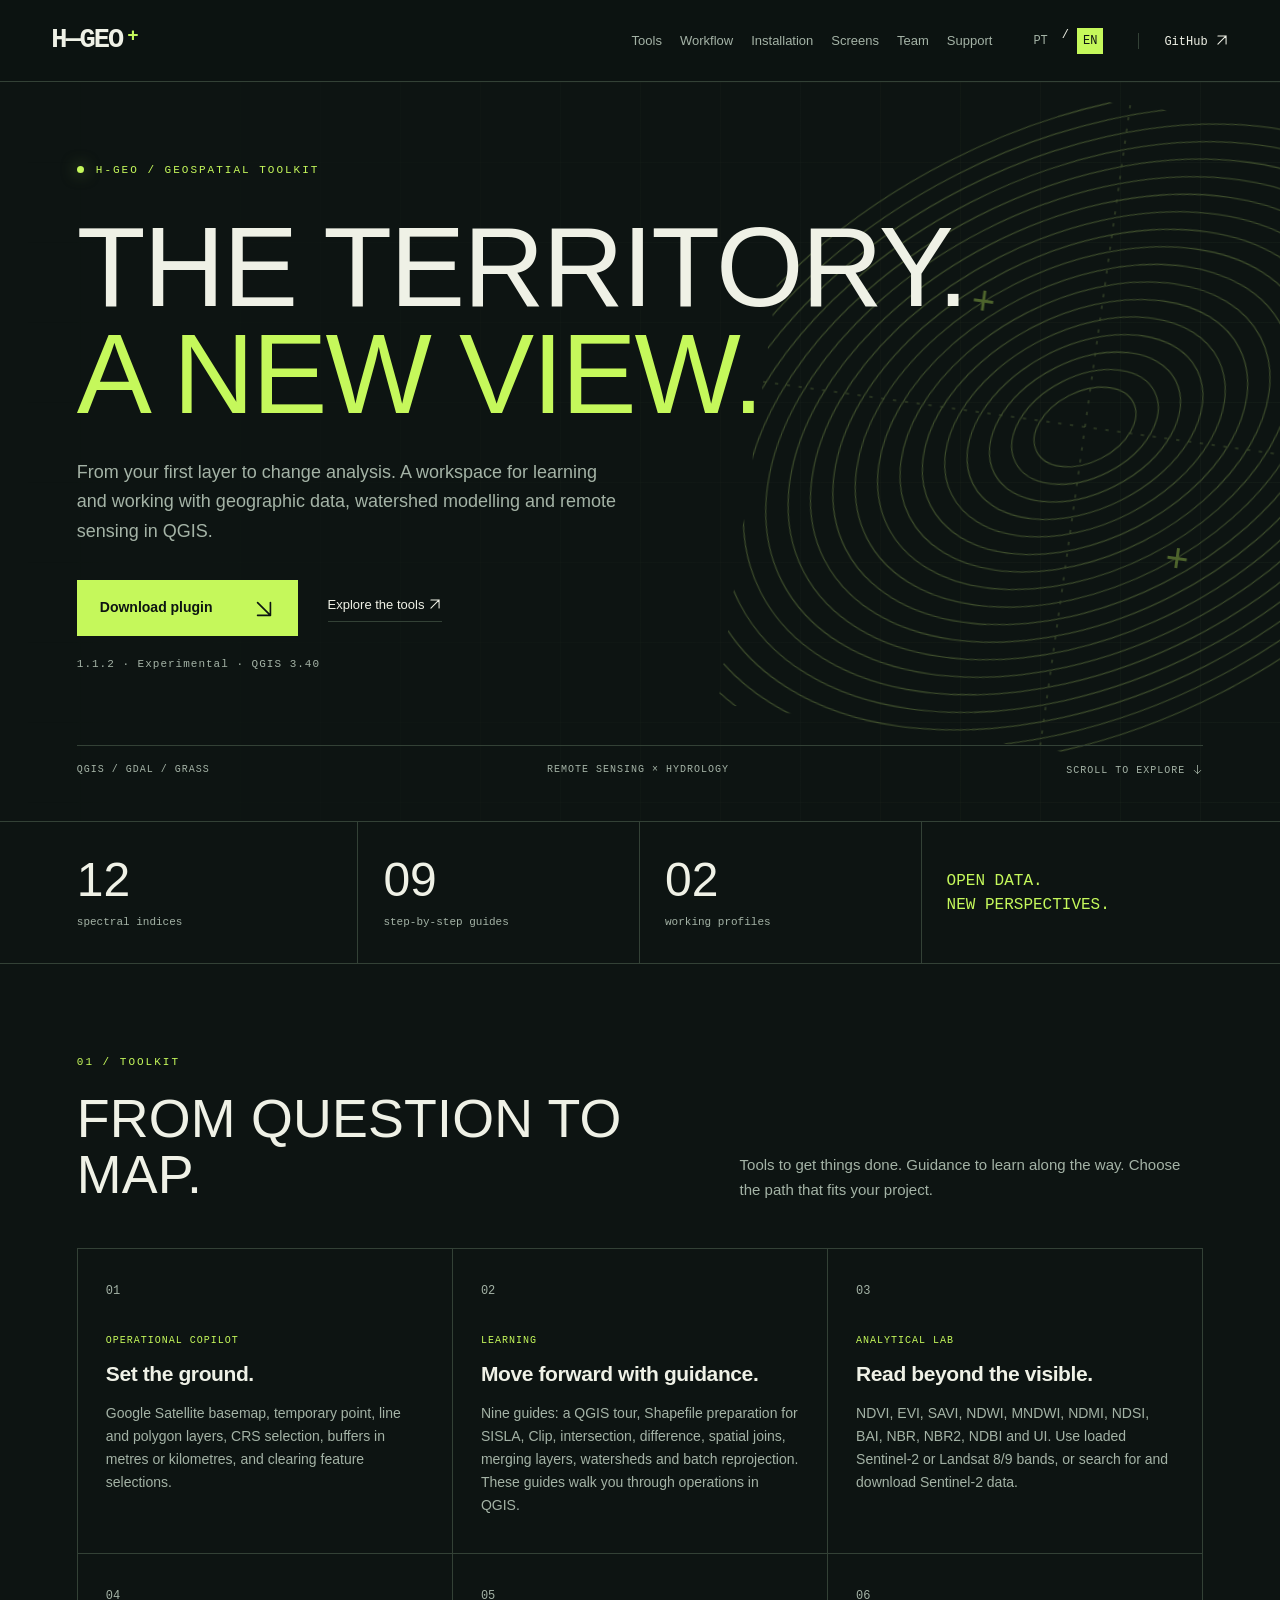
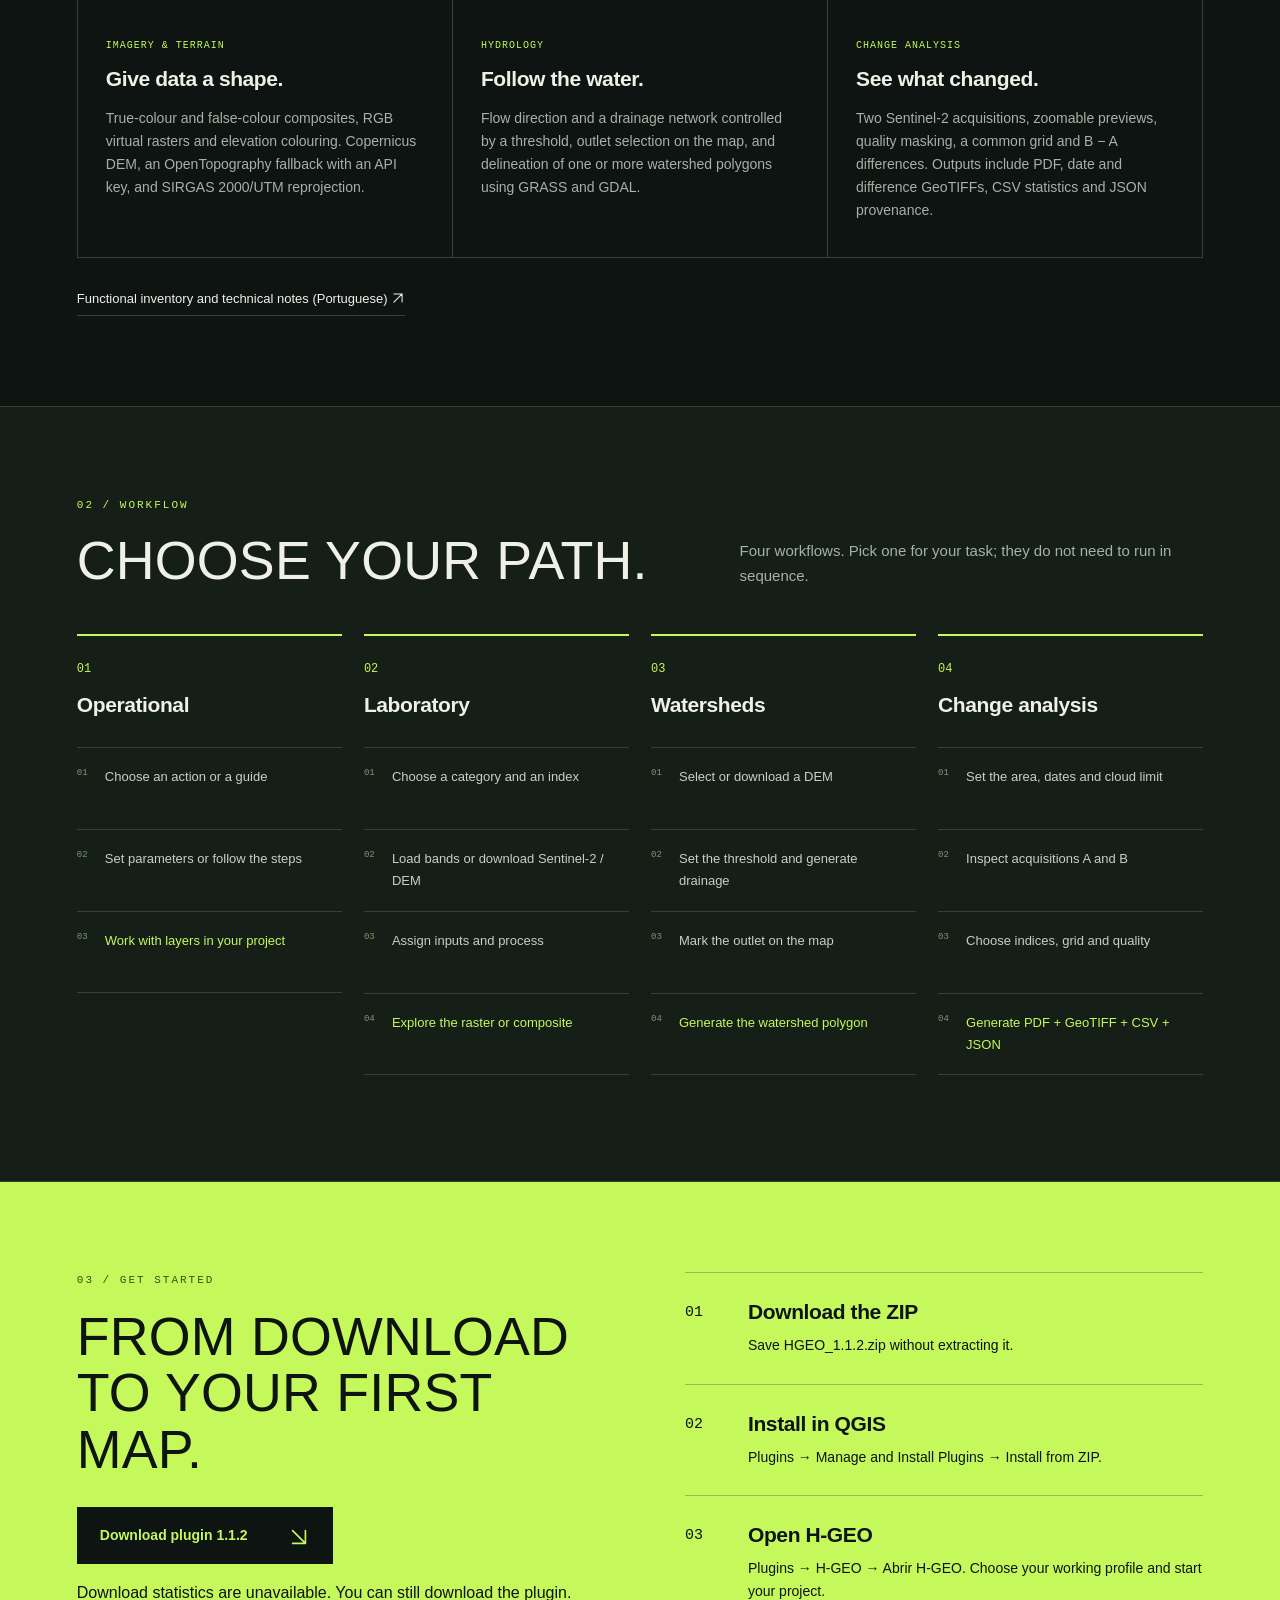
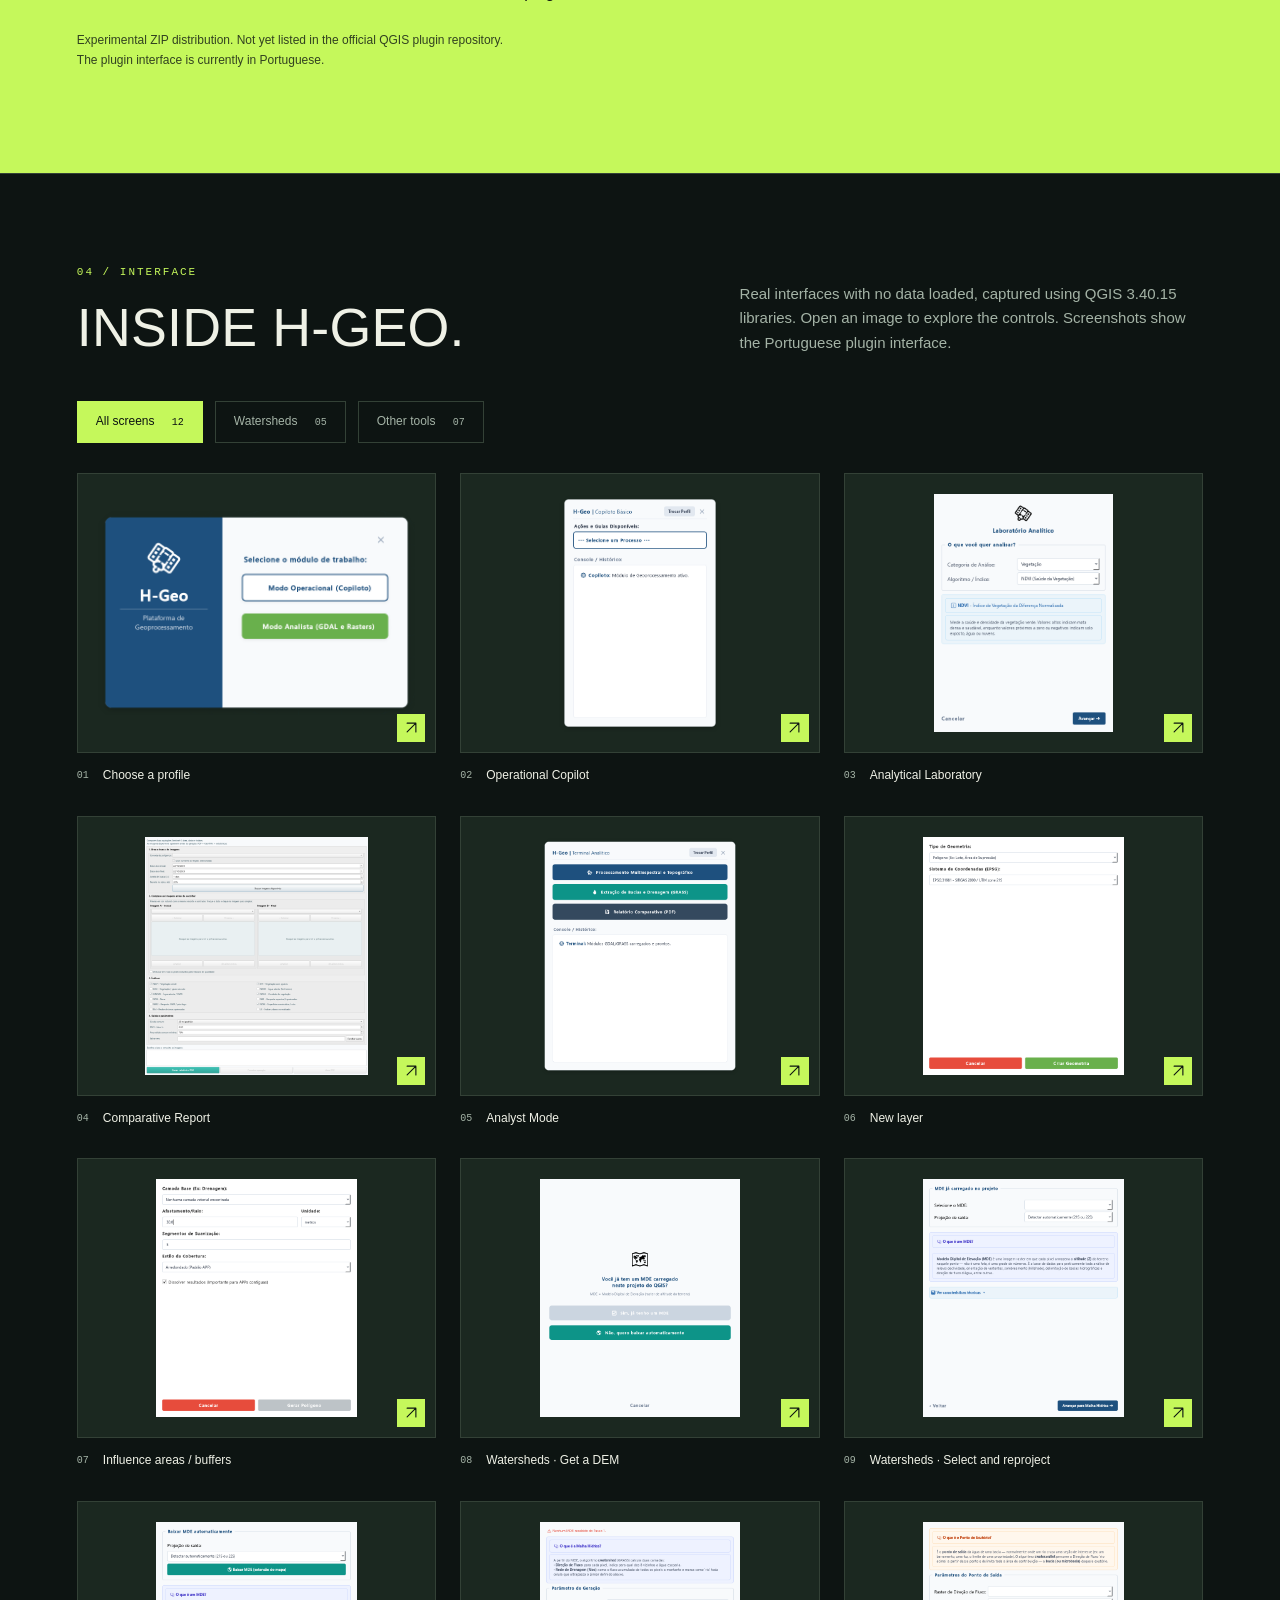
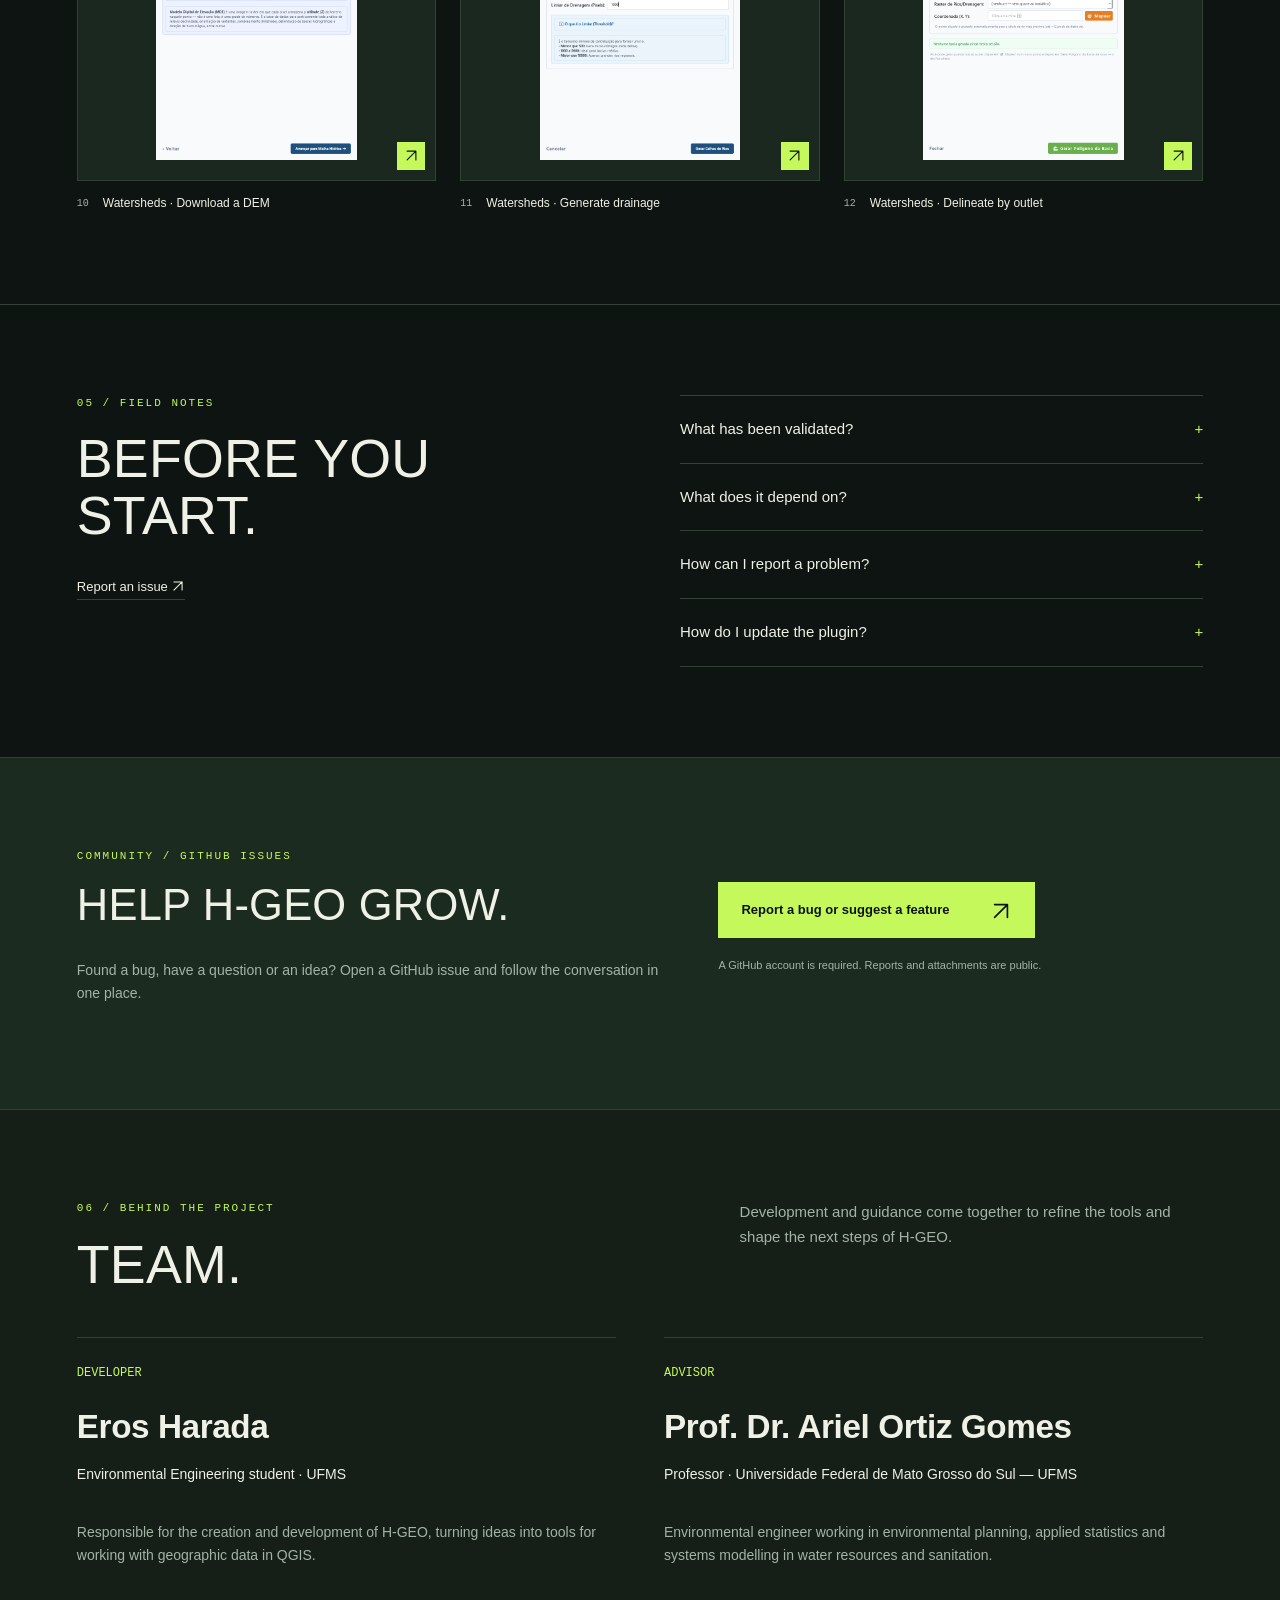
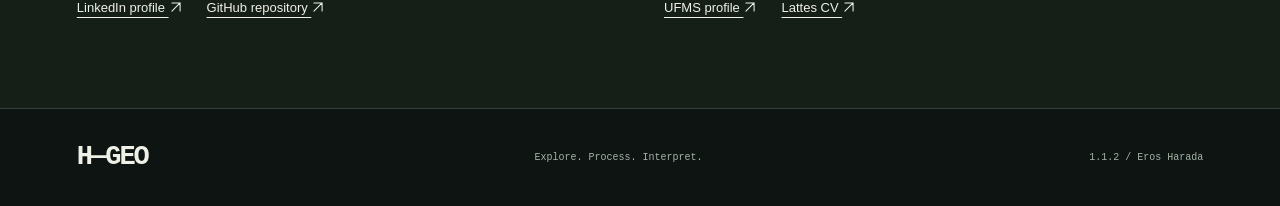
==== en.html @ 8dd09509 "Simplifica apresentação da equipe" ====
<!doctype html><html lang="en"><head><meta charset="utf-8"><meta name="viewport" content="width=device-width,initial-scale=1"><meta name="description" content="From your first layer to change analysis. A workspace for learning and working with geographic data, watershed modelling and remote sensing in QGIS."><meta name="theme-color" content="#0d1412"><title>H-GEO — Geospatial work, beyond boundaries.</title><link rel="alternate" hreflang="pt-BR" href="https://hgeo-qgis.github.io/"><link rel="alternate" hreflang="en" href="https://hgeo-qgis.github.io/en.html"><link rel="stylesheet" href="site.css?v=5"><script src="site.js?v=4" defer></script><link rel="icon" type="image/svg+xml" href="favicon.svg?v=2"><link rel="icon" type="image/png" sizes="64x64" href="favicon.png?v=2"><link rel="apple-touch-icon" href="apple-touch-icon.png"></head><body>
<a class="skip" href="#inicio">Skip to content</a><header class="topbar"><a class="brand" href="#inicio">H—GEO<span>+</span></a><nav aria-label="Main navigation"><a href="#ferramentas">Tools</a><a href="#workflow">Workflow</a><a href="#instalacao">Installation</a><a href="#galeria">Screens</a><a href="#autor">Team</a><a href="#suporte">Support</a></nav><div class="language" aria-label="Language"><a href="index.html" >PT</a><span>/</span><a href="en.html" aria-current="page">EN</a></div><a class="top-git" href="https://github.com/haradaeros-hub/hgeo" aria-label="GitHub">GitHub <svg class="arrow-icon" viewBox="0 0 24 24" aria-hidden="true" focusable="false"><path d="M5 19 19 5M5 5h14v14"/></svg></a></header>
<main><section class="hero" id="inicio"><div class="hero-grid" aria-hidden="true"></div><div class="hero-orbit" aria-hidden="true"><svg viewBox="0 0 600 600"><g fill="none" stroke="currentColor"><ellipse cx="300" cy="300" rx="50" ry="32.5" transform="rotate(-35 300 300)"/><ellipse cx="300" cy="300" rx="72" ry="46.800000000000004" transform="rotate(-35 300 300)"/><ellipse cx="300" cy="300" rx="94" ry="61.1" transform="rotate(-35 300 300)"/><ellipse cx="300" cy="300" rx="116" ry="75.4" transform="rotate(-35 300 300)"/><ellipse cx="300" cy="300" rx="138" ry="89.7" transform="rotate(-35 300 300)"/><ellipse cx="300" cy="300" rx="160" ry="104.0" transform="rotate(-35 300 300)"/><ellipse cx="300" cy="300" rx="182" ry="118.3" transform="rotate(-35 300 300)"/><ellipse cx="300" cy="300" rx="204" ry="132.6" transform="rotate(-35 300 300)"/><ellipse cx="300" cy="300" rx="226" ry="146.9" transform="rotate(-35 300 300)"/><ellipse cx="300" cy="300" rx="248" ry="161.20000000000002" transform="rotate(-35 300 300)"/><ellipse cx="300" cy="300" rx="270" ry="175.5" transform="rotate(-35 300 300)"/><ellipse cx="300" cy="300" rx="292" ry="189.8" transform="rotate(-35 300 300)"/><ellipse cx="300" cy="300" rx="314" ry="204.1" transform="rotate(-35 300 300)"/><ellipse cx="300" cy="300" rx="336" ry="218.4" transform="rotate(-35 300 300)"/><ellipse cx="300" cy="300" rx="358" ry="232.70000000000002" transform="rotate(-35 300 300)"/><ellipse cx="300" cy="300" rx="380" ry="247.0" transform="rotate(-35 300 300)"/><ellipse cx="300" cy="300" rx="402" ry="261.3" transform="rotate(-35 300 300)"/><ellipse cx="300" cy="300" rx="424" ry="275.6" transform="rotate(-35 300 300)"/></g><path d="M300 0V600M0 300H600" stroke="currentColor" stroke-dasharray="3 8"/></svg><span class="cross one">+</span><span class="cross two">+</span></div><div class="hero-body"><div class="eyebrow"><span class="signal"></span>H-GEO / GEOSPATIAL TOOLKIT</div><h1>THE TERRITORY.<br><em>A NEW VIEW.</em></h1><p class="hero-intro">From your first layer to change analysis. A workspace for learning and working with geographic data, watershed modelling and remote sensing in QGIS.</p><div class="hero-actions"><a class="button" href="https://github.com/haradaeros-hub/hgeo/releases/download/v1.1.2/HGEO_1.1.2.zip">Download plugin <span><svg class="arrow-icon" viewBox="0 0 24 24" aria-hidden="true" focusable="false"><path d="m5 5 14 14M5 19h14V5"/></svg></span></a><a class="text-link" href="#ferramentas">Explore the tools <svg class="arrow-icon" viewBox="0 0 24 24" aria-hidden="true" focusable="false"><path d="M5 19 19 5M5 5h14v14"/></svg></a></div><div class="release">1.1.2 · Experimental · QGIS 3.40</div></div><div class="hero-bottom"><span>QGIS / GDAL / GRASS</span><span>REMOTE SENSING × HYDROLOGY</span><span>SCROLL TO EXPLORE <svg class="arrow-icon" viewBox="0 0 24 24" aria-hidden="true" focusable="false"><path d="M12 3v18m-7-7 7 7 7-7"/></svg></span></div></section>
<div class="metrics"><div><b>12</b><span>spectral indices</span></div><div><b>09</b><span>step-by-step guides</span></div><div><b>02</b><span>working profiles</span></div><div class="metric-label">OPEN DATA.<br>NEW PERSPECTIVES.</div></div>
<section class="section" id="ferramentas"><div class="section-head"><div><div class="eyebrow">01 / TOOLKIT</div><h2>FROM QUESTION TO MAP.</h2></div><p>Tools to get things done. Guidance to learn along the way. Choose the path that fits your project.</p></div><div class="tool-grid"><article class="tool-card"><span class="card-no">01</span><div class="eyebrow">OPERATIONAL COPILOT</div><h3>Set the ground.</h3><p>Google Satellite basemap, temporary point, line and polygon layers, CRS selection, buffers in metres or kilometres, and clearing feature selections.</p></article><article class="tool-card"><span class="card-no">02</span><div class="eyebrow">LEARNING</div><h3>Move forward with guidance.</h3><p>Nine guides: a QGIS tour, Shapefile preparation for SISLA, Clip, intersection, difference, spatial joins, merging layers, watersheds and batch reprojection. These guides walk you through operations in QGIS.</p></article><article class="tool-card"><span class="card-no">03</span><div class="eyebrow">ANALYTICAL LAB</div><h3>Read beyond the visible.</h3><p>NDVI, EVI, SAVI, NDWI, MNDWI, NDMI, NDSI, BAI, NBR, NBR2, NDBI and UI. Use loaded Sentinel-2 or Landsat 8/9 bands, or search for and download Sentinel-2 data.</p></article><article class="tool-card"><span class="card-no">04</span><div class="eyebrow">IMAGERY & TERRAIN</div><h3>Give data a shape.</h3><p>True-colour and false-colour composites, RGB virtual rasters and elevation colouring. Copernicus DEM, an OpenTopography fallback with an API key, and SIRGAS 2000/UTM reprojection.</p></article><article class="tool-card"><span class="card-no">05</span><div class="eyebrow">HYDROLOGY</div><h3>Follow the water.</h3><p>Flow direction and a drainage network controlled by a threshold, outlet selection on the map, and delineation of one or more watershed polygons using GRASS and GDAL.</p></article><article class="tool-card"><span class="card-no">06</span><div class="eyebrow">CHANGE ANALYSIS</div><h3>See what changed.</h3><p>Two Sentinel-2 acquisitions, zoomable previews, quality masking, a common grid and B − A differences. Outputs include PDF, date and difference GeoTIFFs, CSV statistics and JSON provenance.</p></article></div><a class="text-link inventory" href="https://github.com/haradaeros-hub/hgeo/blob/main/ESCOPO_HGEO.md">Functional inventory and technical notes (Portuguese) <svg class="arrow-icon" viewBox="0 0 24 24" aria-hidden="true" focusable="false"><path d="M5 19 19 5M5 5h14v14"/></svg></a></section>
<section class="section workflow-section" id="workflow"><div class="section-head"><div><div class="eyebrow">02 / WORKFLOW</div><h2>CHOOSE YOUR PATH.</h2></div><p>Four workflows. Pick one for your task; they do not need to run in sequence.</p></div><div class="flow-lanes"><article class="flow-lane"><div class="lane-head"><span>01</span><h3>Operational</h3></div><ol><li>Choose an action or a guide</li><li>Set parameters or follow the steps</li><li>Work with layers in your project</li></ol></article><article class="flow-lane"><div class="lane-head"><span>02</span><h3>Laboratory</h3></div><ol><li>Choose a category and an index</li><li>Load bands or download Sentinel-2 / DEM</li><li>Assign inputs and process</li><li>Explore the raster or composite</li></ol></article><article class="flow-lane"><div class="lane-head"><span>03</span><h3>Watersheds</h3></div><ol><li>Select or download a DEM</li><li>Set the threshold and generate drainage</li><li>Mark the outlet on the map</li><li>Generate the watershed polygon</li></ol></article><article class="flow-lane"><div class="lane-head"><span>04</span><h3>Change analysis</h3></div><ol><li>Set the area, dates and cloud limit</li><li>Inspect acquisitions A and B</li><li>Choose indices, grid and quality</li><li>Generate PDF + GeoTIFF + CSV + JSON</li></ol></article></div></section>
<section class="section install-section" id="instalacao"><div><div class="eyebrow">03 / GET STARTED</div><h2>FROM DOWNLOAD<br>TO YOUR FIRST MAP.</h2><a class="button" href="https://github.com/haradaeros-hub/hgeo/releases/download/v1.1.2/HGEO_1.1.2.zip">Download plugin 1.1.2 <span><svg class="arrow-icon" viewBox="0 0 24 24" aria-hidden="true" focusable="false"><path d="m5 5 14 14M5 19h14V5"/></svg></span></a><p><span data-download-count aria-live="polite">Downloads: checking GitHub…</span></p><p class="notice">Experimental ZIP distribution. Not yet listed in the official QGIS plugin repository. The plugin interface is currently in Portuguese.</p></div><div><div class="install-step"><span>01</span><div><h3>Download the ZIP</h3><p>Save HGEO_1.1.2.zip without extracting it.</p></div></div><div class="install-step"><span>02</span><div><h3>Install in QGIS</h3><p>Plugins → Manage and Install Plugins → Install from ZIP.</p></div></div><div class="install-step"><span>03</span><div><h3>Open H-GEO</h3><p>Plugins → H-GEO → Abrir H-GEO. Choose your working profile and start your project.</p></div></div></div></section>
<section class="section" id="galeria"><div class="section-head"><div><div class="eyebrow">04 / INTERFACE</div><h2>INSIDE H-GEO.</h2></div><p>Real interfaces with no data loaded, captured using QGIS 3.40.15 libraries. Open an image to explore the controls. Screenshots show the Portuguese plugin interface.</p></div><div class="filters" role="group" aria-label="Filter screenshots"><button data-filter="all" aria-pressed="true">All screens <span>12</span></button><button data-filter="basins" aria-pressed="false">Watersheds <span>05</span></button><button data-filter="tools" aria-pressed="false">Other tools <span>07</span></button></div><div class="gallery"><figure data-category="tools"><button class="image-open" data-image="hgeo-boas-vindas.png" data-caption="Choose a profile" aria-label="Enlarge: Choose a profile"><img src="hgeo-boas-vindas.png" alt="Choose a profile" loading="lazy"><span><svg class="arrow-icon" viewBox="0 0 24 24" aria-hidden="true" focusable="false"><path d="M5 19 19 5M5 5h14v14"/></svg></span></button><figcaption><span>01</span>Choose a profile</figcaption></figure><figure data-category="tools"><button class="image-open" data-image="hgeo-copiloto.png" data-caption="Operational Copilot" aria-label="Enlarge: Operational Copilot"><img src="hgeo-copiloto.png" alt="Operational Copilot" loading="lazy"><span><svg class="arrow-icon" viewBox="0 0 24 24" aria-hidden="true" focusable="false"><path d="M5 19 19 5M5 5h14v14"/></svg></span></button><figcaption><span>02</span>Operational Copilot</figcaption></figure><figure data-category="tools"><button class="image-open" data-image="hgeo-laboratorio.png" data-caption="Analytical Laboratory" aria-label="Enlarge: Analytical Laboratory"><img src="hgeo-laboratorio.png" alt="Analytical Laboratory" loading="lazy"><span><svg class="arrow-icon" viewBox="0 0 24 24" aria-hidden="true" focusable="false"><path d="M5 19 19 5M5 5h14v14"/></svg></span></button><figcaption><span>03</span>Analytical Laboratory</figcaption></figure><figure data-category="tools"><button class="image-open" data-image="hgeo-relatorio.png" data-caption="Comparative Report" aria-label="Enlarge: Comparative Report"><img src="hgeo-relatorio.png" alt="Comparative Report" loading="lazy"><span><svg class="arrow-icon" viewBox="0 0 24 24" aria-hidden="true" focusable="false"><path d="M5 19 19 5M5 5h14v14"/></svg></span></button><figcaption><span>04</span>Comparative Report</figcaption></figure><figure data-category="tools"><button class="image-open" data-image="hgeo-analista.png" data-caption="Analyst Mode" aria-label="Enlarge: Analyst Mode"><img src="hgeo-analista.png" alt="Analyst Mode" loading="lazy"><span><svg class="arrow-icon" viewBox="0 0 24 24" aria-hidden="true" focusable="false"><path d="M5 19 19 5M5 5h14v14"/></svg></span></button><figcaption><span>05</span>Analyst Mode</figcaption></figure><figure data-category="tools"><button class="image-open" data-image="hgeo-nova-camada.png" data-caption="New layer" aria-label="Enlarge: New layer"><img src="hgeo-nova-camada.png" alt="New layer" loading="lazy"><span><svg class="arrow-icon" viewBox="0 0 24 24" aria-hidden="true" focusable="false"><path d="M5 19 19 5M5 5h14v14"/></svg></span></button><figcaption><span>06</span>New layer</figcaption></figure><figure data-category="tools"><button class="image-open" data-image="hgeo-buffer.png" data-caption="Influence areas / buffers" aria-label="Enlarge: Influence areas / buffers"><img src="hgeo-buffer.png" alt="Influence areas / buffers" loading="lazy"><span><svg class="arrow-icon" viewBox="0 0 24 24" aria-hidden="true" focusable="false"><path d="M5 19 19 5M5 5h14v14"/></svg></span></button><figcaption><span>07</span>Influence areas / buffers</figcaption></figure><figure data-category="basins"><button class="image-open" data-image="hgeo-bacias-mde.png" data-caption="Watersheds · Get a DEM" aria-label="Enlarge: Watersheds · Get a DEM"><img src="hgeo-bacias-mde.png" alt="Watersheds · Get a DEM" loading="lazy"><span><svg class="arrow-icon" viewBox="0 0 24 24" aria-hidden="true" focusable="false"><path d="M5 19 19 5M5 5h14v14"/></svg></span></button><figcaption><span>08</span>Watersheds · Get a DEM</figcaption></figure><figure data-category="basins"><button class="image-open" data-image="hgeo-bacias-selecao-mde.png" data-caption="Watersheds · Select and reproject" aria-label="Enlarge: Watersheds · Select and reproject"><img src="hgeo-bacias-selecao-mde.png" alt="Watersheds · Select and reproject" loading="lazy"><span><svg class="arrow-icon" viewBox="0 0 24 24" aria-hidden="true" focusable="false"><path d="M5 19 19 5M5 5h14v14"/></svg></span></button><figcaption><span>09</span>Watersheds · Select and reproject</figcaption></figure><figure data-category="basins"><button class="image-open" data-image="hgeo-bacias-download-mde.png" data-caption="Watersheds · Download a DEM" aria-label="Enlarge: Watersheds · Download a DEM"><img src="hgeo-bacias-download-mde.png" alt="Watersheds · Download a DEM" loading="lazy"><span><svg class="arrow-icon" viewBox="0 0 24 24" aria-hidden="true" focusable="false"><path d="M5 19 19 5M5 5h14v14"/></svg></span></button><figcaption><span>10</span>Watersheds · Download a DEM</figcaption></figure><figure data-category="basins"><button class="image-open" data-image="hgeo-bacias-drenagem.png" data-caption="Watersheds · Generate drainage" aria-label="Enlarge: Watersheds · Generate drainage"><img src="hgeo-bacias-drenagem.png" alt="Watersheds · Generate drainage" loading="lazy"><span><svg class="arrow-icon" viewBox="0 0 24 24" aria-hidden="true" focusable="false"><path d="M5 19 19 5M5 5h14v14"/></svg></span></button><figcaption><span>11</span>Watersheds · Generate drainage</figcaption></figure><figure data-category="basins"><button class="image-open" data-image="hgeo-bacias-exutorio.png" data-caption="Watersheds · Delineate by outlet" aria-label="Enlarge: Watersheds · Delineate by outlet"><img src="hgeo-bacias-exutorio.png" alt="Watersheds · Delineate by outlet" loading="lazy"><span><svg class="arrow-icon" viewBox="0 0 24 24" aria-hidden="true" focusable="false"><path d="M5 19 19 5M5 5h14v14"/></svg></span></button><figcaption><span>12</span>Watersheds · Delineate by outlet</figcaption></figure></div></section>
<section class="section faq-section" id="duvidas"><div><div class="eyebrow">05 / FIELD NOTES</div><h2>BEFORE YOU START.</h2><a class="text-link" href="https://github.com/haradaeros-hub/hgeo/issues">Report an issue <svg class="arrow-icon" viewBox="0 0 24 24" aria-hidden="true" focusable="false"><path d="M5 19 19 5M5 5h14v14"/></svg></a></div><div><details><summary>What has been validated?<span>+</span></summary><p>Importing the plugin, opening both modes and the report window, menu integration, window reuse, unloading, and one NDVI/NoData case using QGIS 3.40.15. Downloads, full PDF generation and all workflows with real data still need validation.</p></details><details><summary>What does it depend on?<span>+</span></summary><p>QGIS and the processing providers required by the operation, including GDAL and GRASS. Downloads need internet access and service coverage. The alternative OpenTopography method requires an API key.</p></details><details><summary>How can I report a problem?<span>+</span></summary><p>Use GitHub Issues and include your QGIS version, reproduction steps and the error message. Remove passwords, tokens and private information from attachments.</p></details><details><summary>How do I update the plugin?<span>+</span></summary><p>Wait for tasks to finish, close the tools, disable the plugin and install the new ZIP through the plugin manager. Restart QGIS if necessary.</p></details></div></section>
<section class="section support-section" id="suporte"><div><div class="eyebrow">COMMUNITY / GITHUB ISSUES</div><h2>HELP H-GEO GROW.</h2><p>Found a bug, have a question or an idea? Open a GitHub issue and follow the conversation in one place.</p></div><div><a class="button" href="https://github.com/haradaeros-hub/hgeo/issues/new/choose">Report a bug or suggest a feature <span><svg class="arrow-icon" viewBox="0 0 24 24" aria-hidden="true" focusable="false"><path d="M5 19 19 5M5 5h14v14"/></svg></span></a><p class="support-note">A GitHub account is required. Reports and attachments are public.</p></div></section><section class="section team-section" id="autor" aria-labelledby="team-title">
<div class="section-head"><div><div class="eyebrow">06 / BEHIND THE PROJECT</div><h2 id="team-title">TEAM.</h2></div><p>Development and guidance come together to refine the tools and shape the next steps of H-GEO.</p></div>
<div class="team-grid">
<article class="team-member" aria-labelledby="eros-name">
<div class="member-header"><div class="author-role">Developer</div></div>
<h3 id="eros-name">Eros Harada</h3>
<p class="member-affiliation">Environmental Engineering student · UFMS</p>
<p>Responsible for the creation and development of H-GEO, turning ideas into tools for working with geographic data in QGIS.</p>
<div class="author-links"><a href="https://www.linkedin.com/in/eros-gabriel-harada-449836323/">LinkedIn profile <svg class="arrow-icon" viewBox="0 0 24 24" aria-hidden="true" focusable="false"><path d="M5 19 19 5M5 5h14v14"/></svg></a><a href="https://github.com/haradaeros-hub/hgeo">GitHub repository <svg class="arrow-icon" viewBox="0 0 24 24" aria-hidden="true" focusable="false"><path d="M5 19 19 5M5 5h14v14"/></svg></a></div>
</article>
<article class="team-member" aria-labelledby="ariel-name">
<div class="member-header"><div class="author-role">Advisor</div></div>
<h3 id="ariel-name">Prof. Dr. Ariel Ortiz Gomes</h3>
<p class="member-affiliation">Professor · Universidade Federal de Mato Grosso do Sul — UFMS</p>
<p>Environmental engineer working in environmental planning, applied statistics and systems modelling in water resources and sanitation.</p>
<div class="author-links"><a href="https://ensino.ufms.br/docentes/view/6591">UFMS profile <svg class="arrow-icon" viewBox="0 0 24 24" aria-hidden="true" focusable="false"><path d="M5 19 19 5M5 5h14v14"/></svg></a><a href="http://lattes.cnpq.br/5235708918971915">Lattes CV <svg class="arrow-icon" viewBox="0 0 24 24" aria-hidden="true" focusable="false"><path d="M5 19 19 5M5 5h14v14"/></svg></a></div>
</article>
</div>
</section>
</main><footer><a class="brand" href="#inicio">H—GEO</a><span>Explore. Process. Interpret.</span><span>1.1.2 / Eros Harada</span></footer><dialog id="lightbox"><div class="lightbox-bar"><span id="image-caption"></span><button id="close-lightbox" aria-label="Close image">×</button></div><img id="large-image" alt=""></dialog></body></html>
---- site.css ----
@charset "UTF-8";
:root{--bg:#0d1412;--panel:#141e19;--lime:#c5f85b;--text:#eff1e6;--muted:#a4b3a6;--line:#334136;--mono:Consolas,'Courier New',monospace}*{box-sizing:border-box}html{scroll-behavior:smooth;scroll-padding-top:100px}body{margin:0;background:var(--bg);color:var(--text);font:16px/1.65 'Trebuchet MS',sans-serif}a{color:inherit;text-underline-offset:5px}button{font:inherit;cursor:pointer}a:focus-visible,button:focus-visible,summary:focus-visible{outline:3px solid var(--lime);outline-offset:5px}::selection{background:var(--lime);color:var(--bg)}.skip{position:absolute;top:-100px;padding:12px;background:var(--lime);color:var(--bg);z-index:100}.skip:focus{top:0}.topbar{height:82px;padding:0 4vw;display:flex;align-items:center;gap:35px;border-bottom:1px solid var(--line);position:sticky;top:0;z-index:20;background:#0d1412f2;backdrop-filter:blur(12px)}.brand{font:bold 27px/1 var(--mono);letter-spacing:-2px;text-decoration:none;white-space:nowrap}.brand span{color:var(--lime);font-size:19px;vertical-align:top;margin-left:5px}.topbar nav{display:flex;gap:25px;margin-left:auto}.topbar nav a{font-size:13px;text-decoration:none;color:var(--muted)}.topbar nav a:hover{color:var(--lime)}.language{display:flex;gap:8px;font:12px var(--mono)}.language a{text-decoration:none;color:var(--muted);padding:6px}.language a[aria-current]{color:var(--bg);background:var(--lime)}.top-git{font:12px var(--mono);text-decoration:none;border-left:1px solid var(--line);padding-left:25px}.hero{position:relative;padding:80px 6vw 0;overflow:hidden;border-bottom:1px solid var(--line);min-height:740px}.hero-grid{position:absolute;inset:0;background-image:linear-gradient(#52624517 1px,transparent 1px),linear-gradient(90deg,#52624517 1px,transparent 1px);background-size:80px 80px;mask-image:linear-gradient(to right,transparent,#000)}.hero-body{position:relative;max-width:1000px;padding-bottom:75px}.eyebrow{font:11px/1.6 var(--mono);letter-spacing:2px;color:var(--lime);text-transform:uppercase}.signal{display:inline-block;width:7px;height:7px;border-radius:50%;background:var(--lime);margin-right:12px;box-shadow:0 0 16px #c5f86a80}h1{font:normal clamp(65px,8.8vw,145px)/.95 Impact,'Arial Narrow',sans-serif;letter-spacing:-2px;margin:34px 0 30px}h1 em{font-style:normal;color:var(--lime)}.hero-intro{font-size:18px;max-width:540px;color:var(--muted)}.hero-actions{display:flex;align-items:center;gap:30px;margin-top:33px}.button{display:inline-flex;justify-content:space-between;gap:40px;align-items:center;padding:16px 23px;background:var(--lime);color:var(--bg);text-decoration:none;font-size:14px;font-weight:bold;transition:background .2s,transform .2s}.button:hover{background:#dafa9a;transform:translateY(-3px)}.button span{font-size:24px;line-height:1}.text-link{font-size:13px;text-decoration:none;border-bottom:1px solid var(--line);padding-bottom:5px}.text-link:hover{color:var(--lime)}.release{font:11px var(--mono);letter-spacing:1px;color:var(--muted);margin-top:22px}.hero-orbit{position:absolute;right:-130px;top:20px;width:650px;height:650px;color:#9cbd5c;opacity:.35;transform:rotate(8deg);pointer-events:none}.hero-orbit svg{width:100%;height:100%;animation:orbit-in 1.8s ease-out both}.cross{position:absolute;font:40px var(--mono);color:var(--lime)}.cross.one{top:30%;left:30%}.cross.two{top:65%;left:65%}.hero-bottom{position:relative;display:flex;justify-content:space-between;gap:15px;padding:18px 0;border-top:1px solid var(--line);font:10px var(--mono);letter-spacing:1px;color:var(--muted)}.metrics{display:grid;grid-template-columns:repeat(4,1fr);border-bottom:1px solid var(--line);padding:0 6vw}.metrics>div{padding:30px 25px;border-right:1px solid var(--line)}.metrics>div:first-child{padding-left:0}.metrics>div:last-child{border:0}.metrics b{font:48px Impact,sans-serif;display:block}.metrics span{font:11px var(--mono);color:var(--muted)}.metric-label{font:16px/1.5 var(--mono);color:var(--lime);display:flex;align-items:center}.section{padding:90px 6vw;border-bottom:1px solid var(--line)}h2{font:normal clamp(36px,4.2vw,62px)/1.05 Impact,sans-serif;letter-spacing:.2px;margin:18px 0 30px}.section-head{display:grid;grid-template-columns:1.3fr 1fr;gap:60px;align-items:end;margin-bottom:45px}.section-head h2{margin-bottom:0}.section-head p{max-width:470px;margin:0;color:var(--muted);font-size:15px}.tool-grid{display:grid;grid-template-columns:repeat(3,1fr);border-left:1px solid var(--line);border-top:1px solid var(--line)}.tool-card{position:relative;padding:35px 28px;border-right:1px solid var(--line);border-bottom:1px solid var(--line);transition:background .2s}.tool-card:hover{background:var(--panel)}.card-no{font:12px var(--mono);display:block;color:var(--muted);margin-bottom:35px}.tool-card .eyebrow{font-size:10px;letter-spacing:1px}h3{font-size:21px;line-height:1.2;letter-spacing:-.4px;margin:12px 0 16px}.tool-card p{font-size:14px;color:var(--muted);margin-bottom:0}.inventory{display:inline-block;margin-top:30px}.workflow-section{background:#151f18}.flow-lanes{display:grid;grid-template-columns:repeat(4,1fr);gap:22px}.lane-head{border-top:2px solid var(--lime);padding-top:18px}.lane-head span{font:12px var(--mono);color:var(--lime)}.lane-head h3{margin:12px 0 30px}.flow-lanes ol{padding:0;list-style:none;counter-reset:steps}.flow-lanes li{position:relative;counter-increment:steps;padding:18px 10px 18px 28px;font-size:13px;border-top:1px solid var(--line);min-height:82px;color:#c6d0c4}.flow-lanes li:before{content:counter(steps,decimal-leading-zero);position:absolute;left:0;top:20px;font:9px var(--mono);color:#7d986c}.flow-lanes li:last-child{color:var(--lime);border-bottom:1px solid var(--line)}.install-section{display:grid;grid-template-columns:1fr 1fr;gap:90px;background:var(--lime);color:var(--bg)}.install-section .eyebrow{color:#36521c}.install-step{display:grid;grid-template-columns:45px 1fr;border-top:1px solid #172b2545;padding:26px 0;gap:18px}.install-step>span{font:15px var(--mono);padding-top:5px}.install-step h3{margin:0 0 10px}.install-step p{font-size:14px;margin:0}.install-section .button{background:var(--bg);color:var(--lime)}.notice{font-size:12px;max-width:430px;opacity:.8;margin-top:25px}.filters{display:flex;gap:12px;margin-bottom:30px;flex-wrap:wrap}.filters button{border:1px solid var(--line);background:none;color:var(--muted);padding:10px 18px;font-size:12px}.filters button span{font:10px var(--mono);margin-left:14px}.filters button[aria-pressed=true]{background:var(--lime);color:var(--bg);border-color:var(--lime)}.gallery{display:grid;grid-template-columns:repeat(3,minmax(0,1fr));gap:30px 24px}.gallery figure{margin:0;min-width:0}.gallery figure[hidden]{display:none}.image-open{width:100%;height:280px;border:1px solid var(--line);padding:20px;background:#1b2820;position:relative;overflow:hidden}.image-open img{width:100%;height:100%;object-fit:contain;transition:transform .25s}.image-open:hover img{transform:scale(1.04)}.image-open>span{position:absolute;right:10px;bottom:10px;background:var(--lime);color:var(--bg);width:28px;height:28px;line-height:28px}.gallery figcaption{font-size:12px;padding-top:13px;display:flex;gap:14px}.gallery figcaption span{color:var(--muted);font:10px var(--mono);padding-top:4px}.faq-section{display:grid;grid-template-columns:1fr 1fr;gap:80px}details{border-bottom:1px solid var(--line);padding:21px 0}details:first-child{border-top:1px solid var(--line)}summary{cursor:pointer;list-style:none;font-size:15px;display:flex;justify-content:space-between;gap:20px}summary::-webkit-details-marker{display:none}summary span{color:var(--lime)}details[open] summary span{transform:rotate(45deg)}details p{color:var(--muted);font-size:14px}.author-section{display:grid;grid-template-columns:1fr 1.5fr;gap:80px;background:#151f18;align-items:center}.author-monogram{aspect-ratio:1;border:1px solid var(--line);max-width:350px;display:flex;align-items:center;justify-content:center;position:relative;font:140px Impact,sans-serif;color:var(--lime);background:repeating-linear-gradient(135deg,transparent,transparent 18px,#c5f85b08 19px,#c5f85b08 20px)}.author-monogram span{position:absolute;bottom:20px;left:20px;font:10px var(--mono);color:var(--muted)}.author-role{font:12px var(--mono);text-transform:uppercase;color:var(--lime)}.author-section p{font-size:14px;color:var(--muted);max-width:580px}.author-section p a{text-decoration:none}.author-links{display:flex;flex-wrap:wrap;gap:24px;font-size:13px;margin-top:30px}footer{display:flex;align-items:center;justify-content:space-between;gap:25px;padding:35px 6vw;color:var(--muted);font:10px var(--mono)}footer .brand{color:var(--text)}dialog{padding:0;border:1px solid var(--line);background:var(--panel);color:var(--text);max-width:94vw;width:max-content;max-height:94vh}dialog::backdrop{background:#000d;backdrop-filter:blur(6px)}.lightbox-bar{display:flex;justify-content:space-between;align-items:center;gap:30px;padding:10px 18px;font-size:13px}.lightbox-bar button{background:none;border:0;color:var(--lime);font-size:30px;line-height:1;padding:5px}#large-image{display:block;max-width:90vw;max-height:80vh;object-fit:contain;margin:0 auto}body.modal-open{overflow:hidden}@keyframes orbit-in{from{opacity:0;transform:rotate(-15deg) scale(.9)}to{opacity:1;transform:rotate(0) scale(1)}}@media(min-width:1600px){.hero,.section,.metrics{padding-left:max(6vw,calc((100vw - 1450px)/2));padding-right:max(6vw,calc((100vw - 1450px)/2))}}@media(max-width:1000px){.topbar{gap:18px}.topbar nav{gap:15px}.top-git{display:none}.hero{min-height:660px}.hero-orbit{right:-300px}.tool-grid{grid-template-columns:1fr 1fr}.flow-lanes{grid-template-columns:1fr 1fr}.gallery{grid-template-columns:1fr 1fr}.section-head{gap:35px}.install-section,.faq-section{gap:40px}.author-section{gap:35px}}@media(max-width:680px){html{scroll-padding-top:110px}.topbar{height:auto;min-height:100px;flex-wrap:wrap;padding:18px 6vw;gap:15px;justify-content:space-between}.topbar .brand{font-size:24px}.topbar nav{order:3;flex-basis:100%;justify-content:space-between;margin:0;gap:10px}.topbar nav a{font-size:10px}.language{margin-left:auto}.hero{padding-top:50px;min-height:680px}.hero h1{font-size:clamp(53px,12vw,82px);letter-spacing:-1px}.hero-intro{font-size:16px}.hero-body{padding-bottom:45px}.hero-orbit{right:-370px;top:0;opacity:.2}.hero-actions{gap:18px;flex-wrap:wrap}.hero-bottom span:nth-child(2){display:none}.hero-bottom{font-size:8px}.metrics{grid-template-columns:1fr 1fr}.metrics>div{padding:20px!important;border-bottom:1px solid var(--line)}.metrics b{font-size:38px}.metrics span{font-size:9px}.metric-label{font-size:13px}.section{padding:55px 6vw}.section-head,.install-section,.faq-section,.author-section{grid-template-columns:1fr;gap:25px}.section-head{margin-bottom:30px}h2{font-size:38px}.tool-grid,.flow-lanes{grid-template-columns:1fr}.tool-card{padding:28px}.card-no{margin-bottom:22px}.flow-lanes{gap:25px}.lane-head h3{margin-bottom:20px}.flow-lanes li{min-height:0}.gallery{gap:24px 14px}.image-open{height:210px;padding:12px}.gallery figcaption{font-size:11px;gap:8px}.filters{gap:7px}.filters button{padding:9px 12px;font-size:11px}.filters button span{margin-left:7px}.author-monogram{max-width:230px;font-size:110px}.author-section h2{font-size:48px}footer{flex-wrap:wrap;font-size:9px}.lightbox-bar{font-size:11px}}@media(max-width:400px){.gallery{grid-template-columns:1fr}.image-open{height:300px}}@media(prefers-reduced-motion:reduce){html{scroll-behavior:auto}*,*:before,*:after{animation:none!important;transition:none!important}}

.support-section{display:grid;grid-template-columns:1.2fr 1fr;align-items:center;gap:60px;background:#1c2b20}.support-section h2{font-size:clamp(32px,3.4vw,52px)}.support-section p{max-width:620px;color:var(--muted);font-size:14px}.support-note{font-size:11px!important;margin-top:18px}.support-section .button{font-size:13px}.topbar nav{gap:18px}@media(max-width:1000px){.topbar nav{gap:12px}}@media(max-width:680px){.support-section{grid-template-columns:1fr;gap:25px}.topbar nav{gap:6px}.topbar nav a{font-size:9px}}

.arrow-icon{display:inline-block;width:14px;height:14px;vertical-align:-2px;fill:none;stroke:currentColor;stroke-width:1.8;stroke-linecap:round;stroke-linejoin:round;flex-shrink:0}.button .arrow-icon{width:22px;height:22px;vertical-align:middle}.image-open .arrow-icon{width:15px;height:15px;vertical-align:-2px}.hero-bottom .arrow-icon{width:11px;height:11px}

.team-section{background:#151f18}.team-section .section-head{align-items:start}.team-grid{display:grid;grid-template-columns:repeat(2,minmax(0,1fr));gap:48px}.team-member{min-width:0;border-top:1px solid var(--line);padding-top:28px}.member-header{display:flex;align-items:center;gap:18px;margin-bottom:28px}.member-monogram{display:grid;place-items:center;width:64px;height:64px;border:1px solid var(--line);color:var(--lime);font:24px var(--mono);background:repeating-linear-gradient(135deg,transparent,transparent 8px,#c5f85b08 9px,#c5f85b08 10px)}.team-member h3{font-size:clamp(27px,2.6vw,40px);line-height:1.15;margin:0 0 16px;overflow-wrap:break-word}.team-member p{font-size:14px;color:var(--muted);max-width:580px}.team-member .member-affiliation{color:var(--text);min-height:44px}.team-member .author-links{gap:16px 24px}.team-member a:focus-visible{outline:2px solid var(--lime);outline-offset:5px}@media(max-width:680px){.team-grid{grid-template-columns:1fr;gap:40px}.team-member .member-affiliation{min-height:0}.member-header{margin-bottom:22px}}
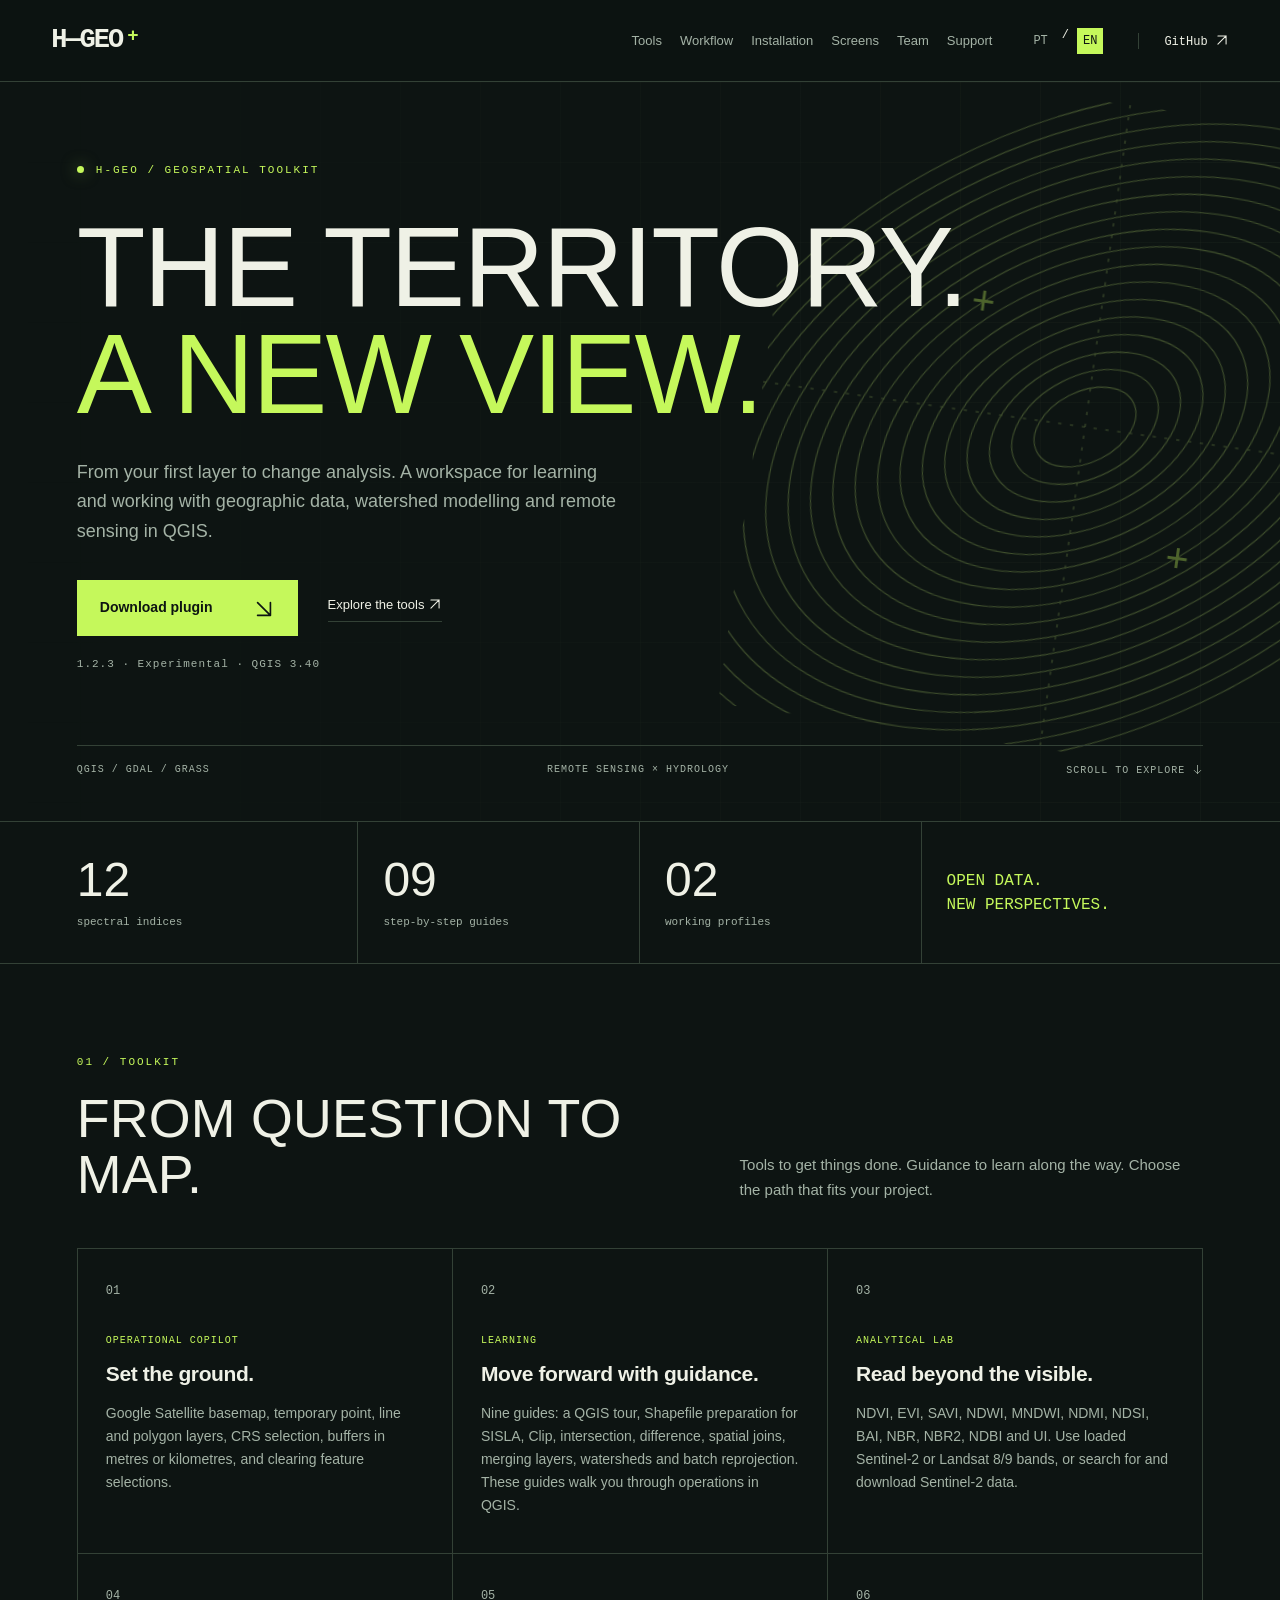
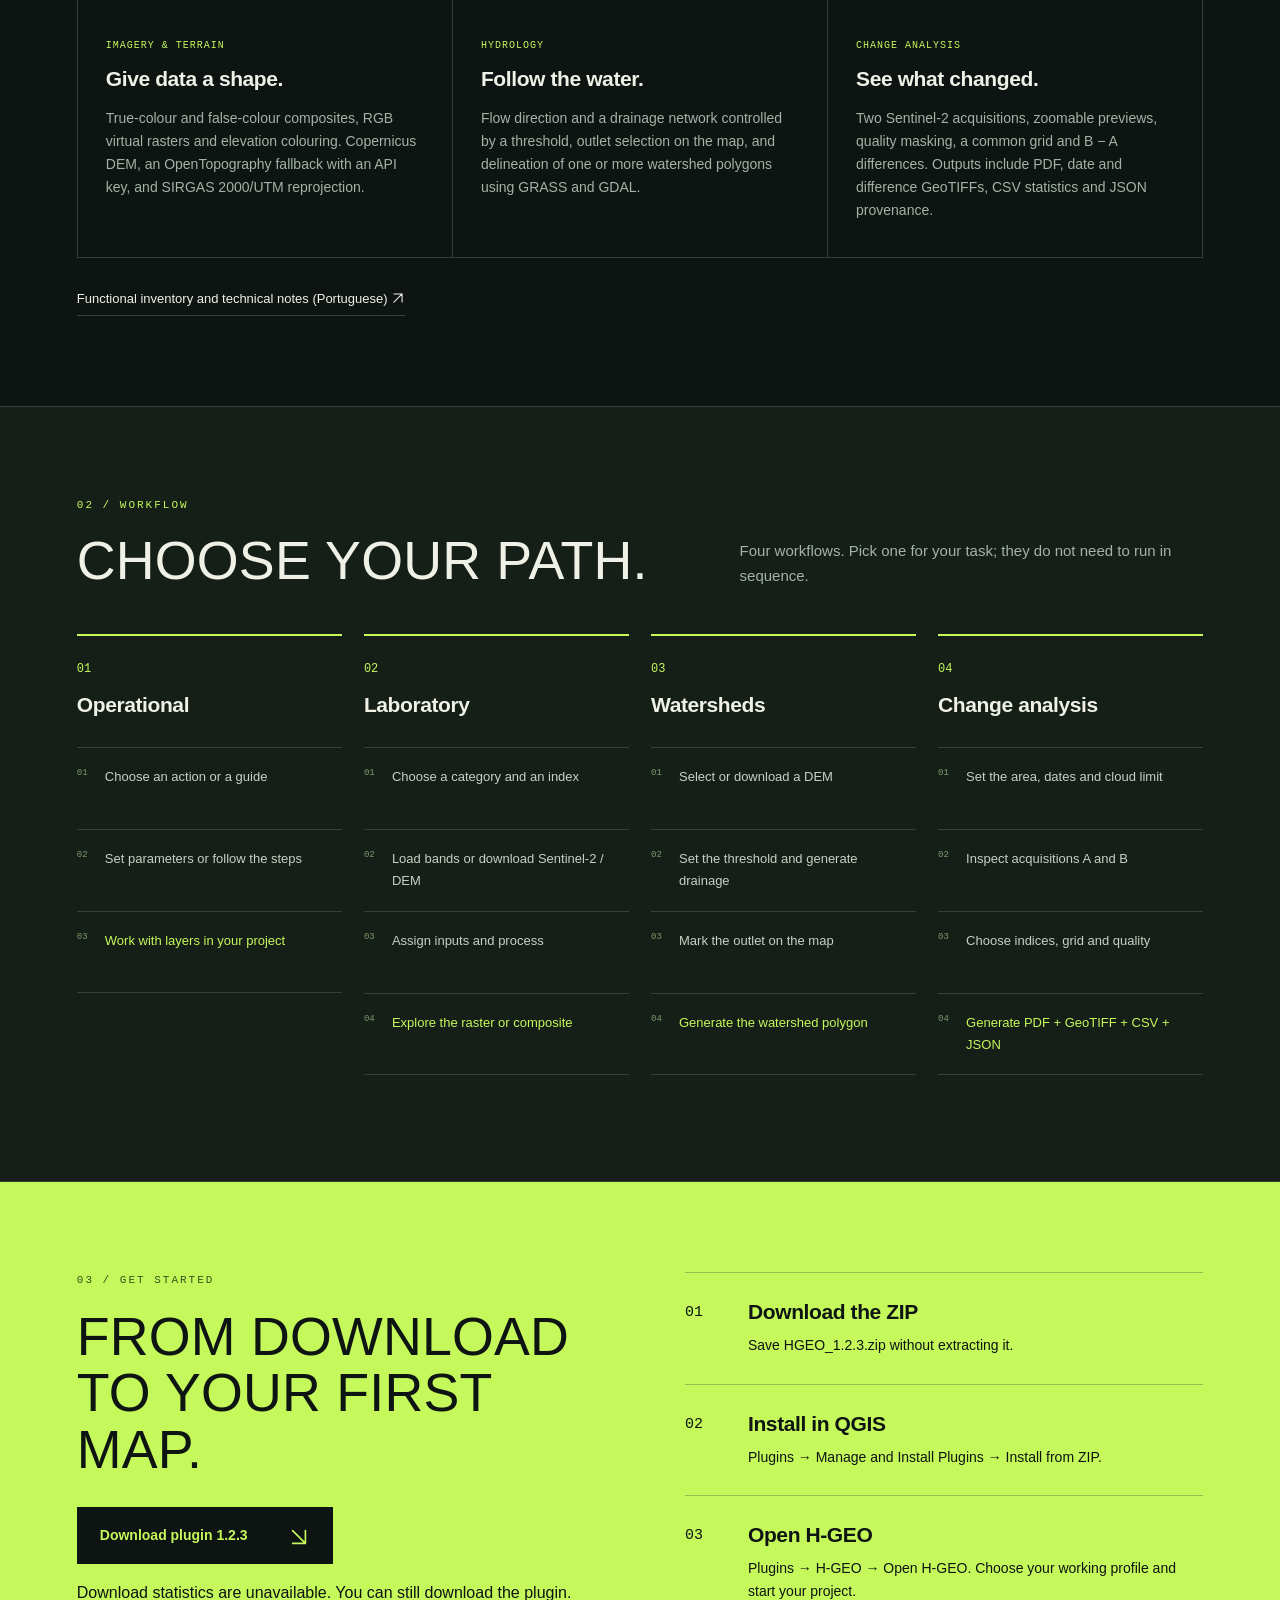
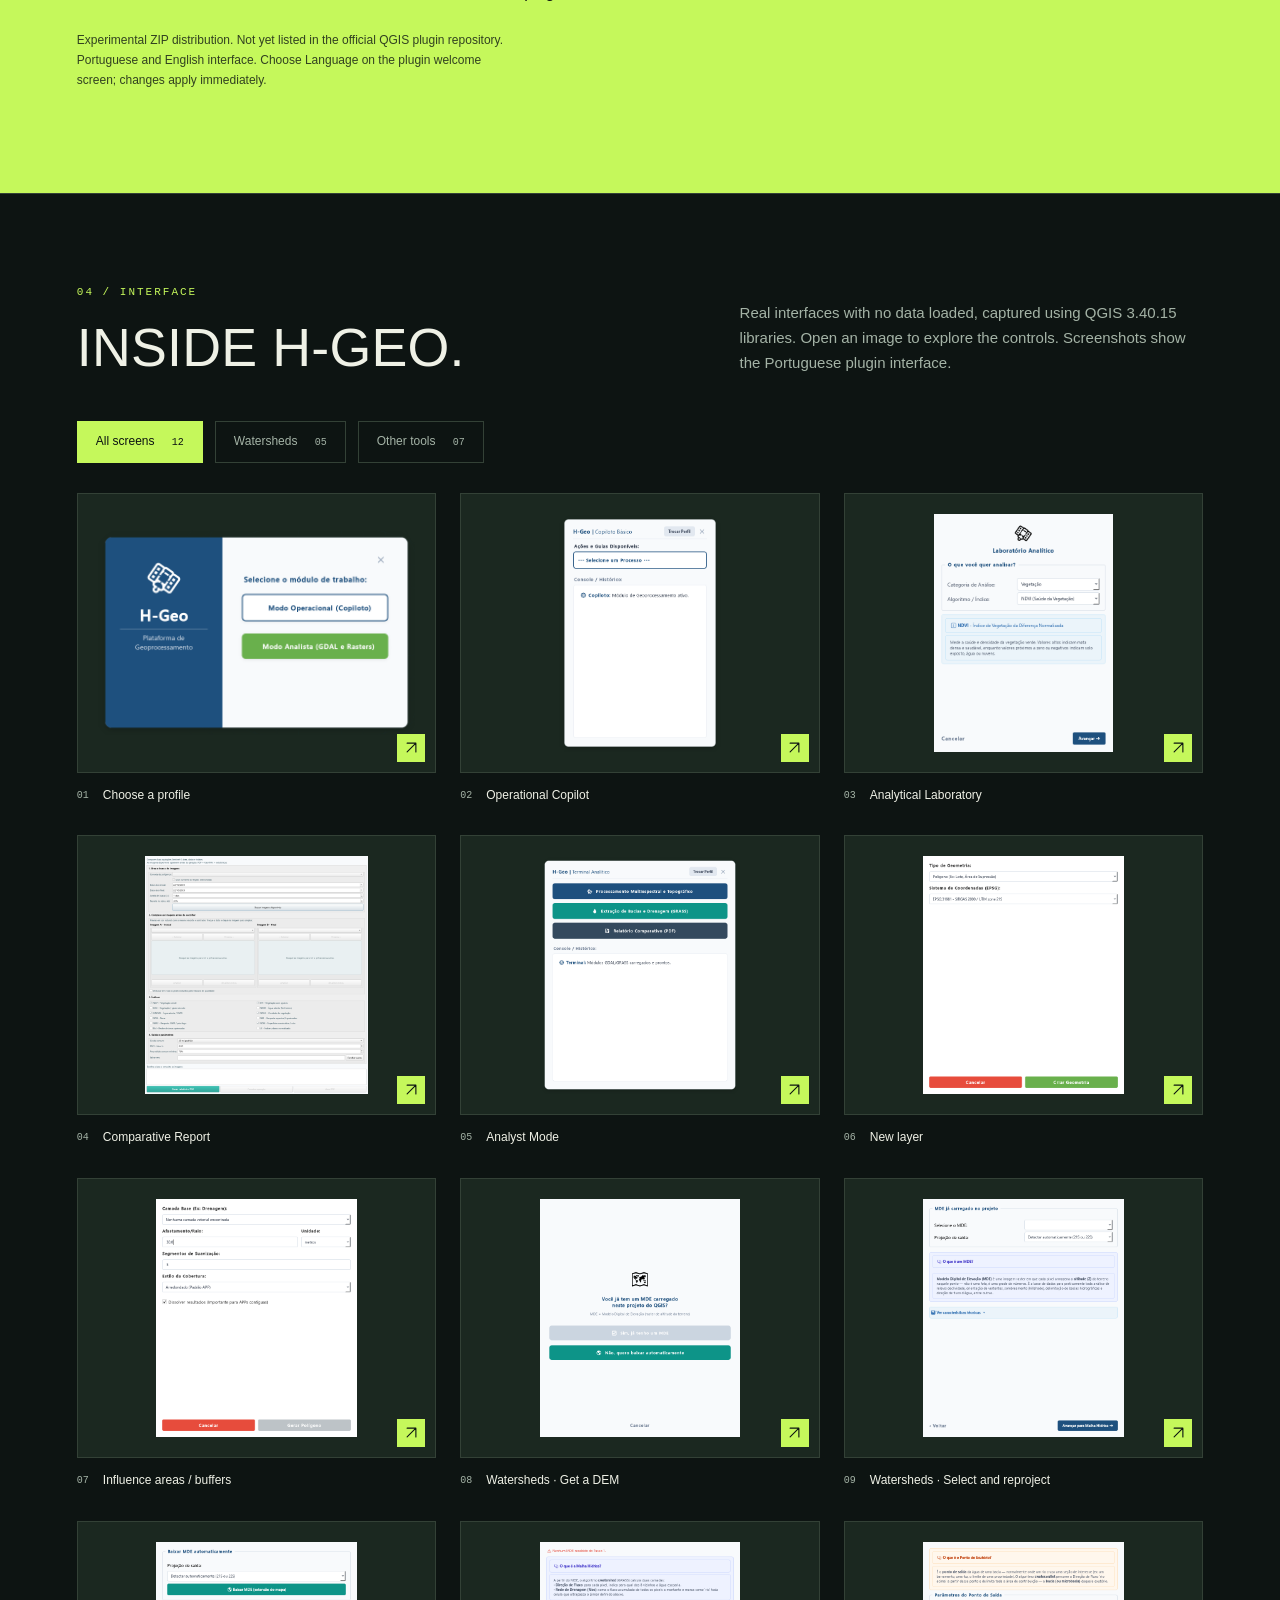
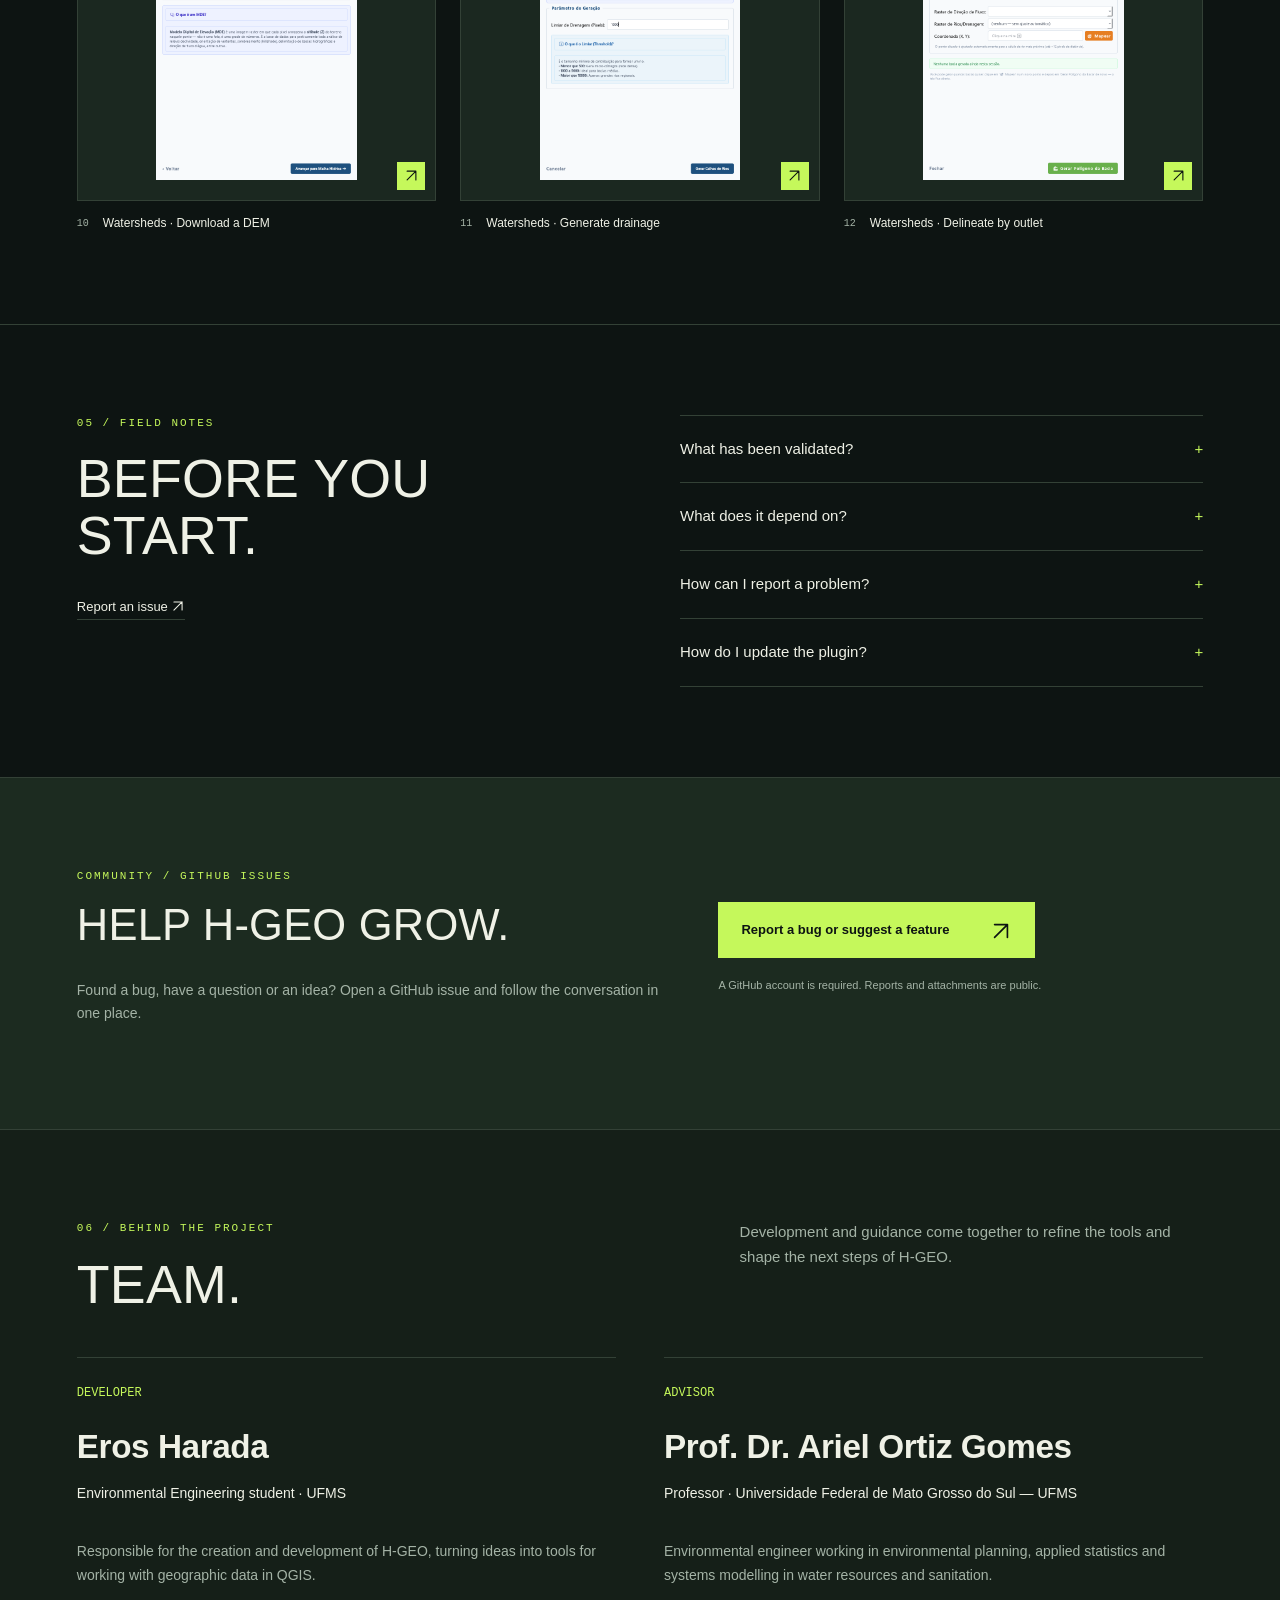
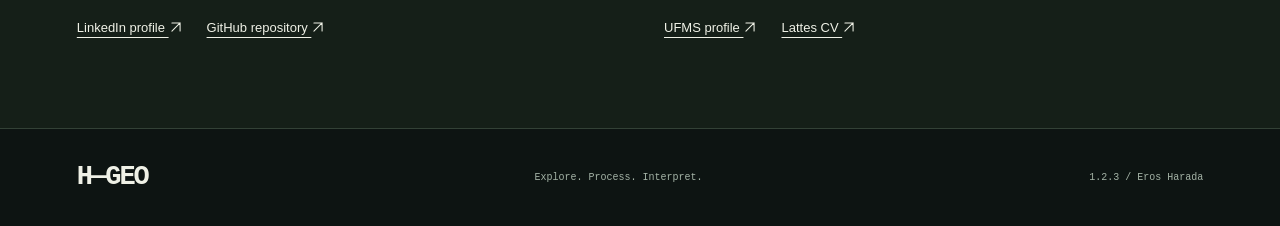
==== commit d6fb8649: "Atualiza download único para HGEO 1.2.3" ====
--- a/en.html
+++ b/en.html
@@ -1,10 +1,10 @@
-<!doctype html><html lang="en"><head><meta charset="utf-8"><meta name="viewport" content="width=device-width,initial-scale=1"><meta name="description" content="From your first layer to change analysis. A workspace for learning and working with geographic data, watershed modelling and remote sensing in QGIS."><meta name="theme-color" content="#0d1412"><title>H-GEO — Geospatial work, beyond boundaries.</title><link rel="alternate" hreflang="pt-BR" href="https://hgeo-qgis.github.io/"><link rel="alternate" hreflang="en" href="https://hgeo-qgis.github.io/en.html"><link rel="stylesheet" href="site.css?v=5"><script src="site.js?v=4" defer></script><link rel="icon" type="image/svg+xml" href="favicon.svg?v=2"><link rel="icon" type="image/png" sizes="64x64" href="favicon.png?v=2"><link rel="apple-touch-icon" href="apple-touch-icon.png"></head><body>
+<!doctype html><html lang="en"><head><meta charset="utf-8"><meta name="viewport" content="width=device-width,initial-scale=1"><meta name="description" content="From your first layer to change analysis. A workspace for learning and working with geographic data, watershed modelling and remote sensing in QGIS."><meta name="theme-color" content="#0d1412"><title>H-GEO — Geospatial work, beyond boundaries.</title><link rel="alternate" hreflang="pt-BR" href="https://hgeo-qgis.github.io/"><link rel="alternate" hreflang="en" href="https://hgeo-qgis.github.io/en.html"><link rel="stylesheet" href="site.css?v=5"><script src="site.js?v=5" defer></script><link rel="icon" type="image/svg+xml" href="favicon.svg?v=2"><link rel="icon" type="image/png" sizes="64x64" href="favicon.png?v=2"><link rel="apple-touch-icon" href="apple-touch-icon.png"></head><body>
 <a class="skip" href="#inicio">Skip to content</a><header class="topbar"><a class="brand" href="#inicio">H—GEO<span>+</span></a><nav aria-label="Main navigation"><a href="#ferramentas">Tools</a><a href="#workflow">Workflow</a><a href="#instalacao">Installation</a><a href="#galeria">Screens</a><a href="#autor">Team</a><a href="#suporte">Support</a></nav><div class="language" aria-label="Language"><a href="index.html" >PT</a><span>/</span><a href="en.html" aria-current="page">EN</a></div><a class="top-git" href="https://github.com/haradaeros-hub/hgeo" aria-label="GitHub">GitHub <svg class="arrow-icon" viewBox="0 0 24 24" aria-hidden="true" focusable="false"><path d="M5 19 19 5M5 5h14v14"/></svg></a></header>
-<main><section class="hero" id="inicio"><div class="hero-grid" aria-hidden="true"></div><div class="hero-orbit" aria-hidden="true"><svg viewBox="0 0 600 600"><g fill="none" stroke="currentColor"><ellipse cx="300" cy="300" rx="50" ry="32.5" transform="rotate(-35 300 300)"/><ellipse cx="300" cy="300" rx="72" ry="46.800000000000004" transform="rotate(-35 300 300)"/><ellipse cx="300" cy="300" rx="94" ry="61.1" transform="rotate(-35 300 300)"/><ellipse cx="300" cy="300" rx="116" ry="75.4" transform="rotate(-35 300 300)"/><ellipse cx="300" cy="300" rx="138" ry="89.7" transform="rotate(-35 300 300)"/><ellipse cx="300" cy="300" rx="160" ry="104.0" transform="rotate(-35 300 300)"/><ellipse cx="300" cy="300" rx="182" ry="118.3" transform="rotate(-35 300 300)"/><ellipse cx="300" cy="300" rx="204" ry="132.6" transform="rotate(-35 300 300)"/><ellipse cx="300" cy="300" rx="226" ry="146.9" transform="rotate(-35 300 300)"/><ellipse cx="300" cy="300" rx="248" ry="161.20000000000002" transform="rotate(-35 300 300)"/><ellipse cx="300" cy="300" rx="270" ry="175.5" transform="rotate(-35 300 300)"/><ellipse cx="300" cy="300" rx="292" ry="189.8" transform="rotate(-35 300 300)"/><ellipse cx="300" cy="300" rx="314" ry="204.1" transform="rotate(-35 300 300)"/><ellipse cx="300" cy="300" rx="336" ry="218.4" transform="rotate(-35 300 300)"/><ellipse cx="300" cy="300" rx="358" ry="232.70000000000002" transform="rotate(-35 300 300)"/><ellipse cx="300" cy="300" rx="380" ry="247.0" transform="rotate(-35 300 300)"/><ellipse cx="300" cy="300" rx="402" ry="261.3" transform="rotate(-35 300 300)"/><ellipse cx="300" cy="300" rx="424" ry="275.6" transform="rotate(-35 300 300)"/></g><path d="M300 0V600M0 300H600" stroke="currentColor" stroke-dasharray="3 8"/></svg><span class="cross one">+</span><span class="cross two">+</span></div><div class="hero-body"><div class="eyebrow"><span class="signal"></span>H-GEO / GEOSPATIAL TOOLKIT</div><h1>THE TERRITORY.<br><em>A NEW VIEW.</em></h1><p class="hero-intro">From your first layer to change analysis. A workspace for learning and working with geographic data, watershed modelling and remote sensing in QGIS.</p><div class="hero-actions"><a class="button" href="https://github.com/haradaeros-hub/hgeo/releases/download/v1.1.2/HGEO_1.1.2.zip">Download plugin <span><svg class="arrow-icon" viewBox="0 0 24 24" aria-hidden="true" focusable="false"><path d="m5 5 14 14M5 19h14V5"/></svg></span></a><a class="text-link" href="#ferramentas">Explore the tools <svg class="arrow-icon" viewBox="0 0 24 24" aria-hidden="true" focusable="false"><path d="M5 19 19 5M5 5h14v14"/></svg></a></div><div class="release">1.1.2 · Experimental · QGIS 3.40</div></div><div class="hero-bottom"><span>QGIS / GDAL / GRASS</span><span>REMOTE SENSING × HYDROLOGY</span><span>SCROLL TO EXPLORE <svg class="arrow-icon" viewBox="0 0 24 24" aria-hidden="true" focusable="false"><path d="M12 3v18m-7-7 7 7 7-7"/></svg></span></div></section>
+<main><section class="hero" id="inicio"><div class="hero-grid" aria-hidden="true"></div><div class="hero-orbit" aria-hidden="true"><svg viewBox="0 0 600 600"><g fill="none" stroke="currentColor"><ellipse cx="300" cy="300" rx="50" ry="32.5" transform="rotate(-35 300 300)"/><ellipse cx="300" cy="300" rx="72" ry="46.800000000000004" transform="rotate(-35 300 300)"/><ellipse cx="300" cy="300" rx="94" ry="61.1" transform="rotate(-35 300 300)"/><ellipse cx="300" cy="300" rx="116" ry="75.4" transform="rotate(-35 300 300)"/><ellipse cx="300" cy="300" rx="138" ry="89.7" transform="rotate(-35 300 300)"/><ellipse cx="300" cy="300" rx="160" ry="104.0" transform="rotate(-35 300 300)"/><ellipse cx="300" cy="300" rx="182" ry="118.3" transform="rotate(-35 300 300)"/><ellipse cx="300" cy="300" rx="204" ry="132.6" transform="rotate(-35 300 300)"/><ellipse cx="300" cy="300" rx="226" ry="146.9" transform="rotate(-35 300 300)"/><ellipse cx="300" cy="300" rx="248" ry="161.20000000000002" transform="rotate(-35 300 300)"/><ellipse cx="300" cy="300" rx="270" ry="175.5" transform="rotate(-35 300 300)"/><ellipse cx="300" cy="300" rx="292" ry="189.8" transform="rotate(-35 300 300)"/><ellipse cx="300" cy="300" rx="314" ry="204.1" transform="rotate(-35 300 300)"/><ellipse cx="300" cy="300" rx="336" ry="218.4" transform="rotate(-35 300 300)"/><ellipse cx="300" cy="300" rx="358" ry="232.70000000000002" transform="rotate(-35 300 300)"/><ellipse cx="300" cy="300" rx="380" ry="247.0" transform="rotate(-35 300 300)"/><ellipse cx="300" cy="300" rx="402" ry="261.3" transform="rotate(-35 300 300)"/><ellipse cx="300" cy="300" rx="424" ry="275.6" transform="rotate(-35 300 300)"/></g><path d="M300 0V600M0 300H600" stroke="currentColor" stroke-dasharray="3 8"/></svg><span class="cross one">+</span><span class="cross two">+</span></div><div class="hero-body"><div class="eyebrow"><span class="signal"></span>H-GEO / GEOSPATIAL TOOLKIT</div><h1>THE TERRITORY.<br><em>A NEW VIEW.</em></h1><p class="hero-intro">From your first layer to change analysis. A workspace for learning and working with geographic data, watershed modelling and remote sensing in QGIS.</p><div class="hero-actions"><a class="button" href="https://github.com/haradaeros-hub/hgeo/releases/download/v1.2.3/HGEO_1.2.3.zip">Download plugin <span><svg class="arrow-icon" viewBox="0 0 24 24" aria-hidden="true" focusable="false"><path d="m5 5 14 14M5 19h14V5"/></svg></span></a><a class="text-link" href="#ferramentas">Explore the tools <svg class="arrow-icon" viewBox="0 0 24 24" aria-hidden="true" focusable="false"><path d="M5 19 19 5M5 5h14v14"/></svg></a></div><div class="release">1.2.3 · Experimental · QGIS 3.40</div></div><div class="hero-bottom"><span>QGIS / GDAL / GRASS</span><span>REMOTE SENSING × HYDROLOGY</span><span>SCROLL TO EXPLORE <svg class="arrow-icon" viewBox="0 0 24 24" aria-hidden="true" focusable="false"><path d="M12 3v18m-7-7 7 7 7-7"/></svg></span></div></section>
 <div class="metrics"><div><b>12</b><span>spectral indices</span></div><div><b>09</b><span>step-by-step guides</span></div><div><b>02</b><span>working profiles</span></div><div class="metric-label">OPEN DATA.<br>NEW PERSPECTIVES.</div></div>
 <section class="section" id="ferramentas"><div class="section-head"><div><div class="eyebrow">01 / TOOLKIT</div><h2>FROM QUESTION TO MAP.</h2></div><p>Tools to get things done. Guidance to learn along the way. Choose the path that fits your project.</p></div><div class="tool-grid"><article class="tool-card"><span class="card-no">01</span><div class="eyebrow">OPERATIONAL COPILOT</div><h3>Set the ground.</h3><p>Google Satellite basemap, temporary point, line and polygon layers, CRS selection, buffers in metres or kilometres, and clearing feature selections.</p></article><article class="tool-card"><span class="card-no">02</span><div class="eyebrow">LEARNING</div><h3>Move forward with guidance.</h3><p>Nine guides: a QGIS tour, Shapefile preparation for SISLA, Clip, intersection, difference, spatial joins, merging layers, watersheds and batch reprojection. These guides walk you through operations in QGIS.</p></article><article class="tool-card"><span class="card-no">03</span><div class="eyebrow">ANALYTICAL LAB</div><h3>Read beyond the visible.</h3><p>NDVI, EVI, SAVI, NDWI, MNDWI, NDMI, NDSI, BAI, NBR, NBR2, NDBI and UI. Use loaded Sentinel-2 or Landsat 8/9 bands, or search for and download Sentinel-2 data.</p></article><article class="tool-card"><span class="card-no">04</span><div class="eyebrow">IMAGERY & TERRAIN</div><h3>Give data a shape.</h3><p>True-colour and false-colour composites, RGB virtual rasters and elevation colouring. Copernicus DEM, an OpenTopography fallback with an API key, and SIRGAS 2000/UTM reprojection.</p></article><article class="tool-card"><span class="card-no">05</span><div class="eyebrow">HYDROLOGY</div><h3>Follow the water.</h3><p>Flow direction and a drainage network controlled by a threshold, outlet selection on the map, and delineation of one or more watershed polygons using GRASS and GDAL.</p></article><article class="tool-card"><span class="card-no">06</span><div class="eyebrow">CHANGE ANALYSIS</div><h3>See what changed.</h3><p>Two Sentinel-2 acquisitions, zoomable previews, quality masking, a common grid and B − A differences. Outputs include PDF, date and difference GeoTIFFs, CSV statistics and JSON provenance.</p></article></div><a class="text-link inventory" href="https://github.com/haradaeros-hub/hgeo/blob/main/ESCOPO_HGEO.md">Functional inventory and technical notes (Portuguese) <svg class="arrow-icon" viewBox="0 0 24 24" aria-hidden="true" focusable="false"><path d="M5 19 19 5M5 5h14v14"/></svg></a></section>
 <section class="section workflow-section" id="workflow"><div class="section-head"><div><div class="eyebrow">02 / WORKFLOW</div><h2>CHOOSE YOUR PATH.</h2></div><p>Four workflows. Pick one for your task; they do not need to run in sequence.</p></div><div class="flow-lanes"><article class="flow-lane"><div class="lane-head"><span>01</span><h3>Operational</h3></div><ol><li>Choose an action or a guide</li><li>Set parameters or follow the steps</li><li>Work with layers in your project</li></ol></article><article class="flow-lane"><div class="lane-head"><span>02</span><h3>Laboratory</h3></div><ol><li>Choose a category and an index</li><li>Load bands or download Sentinel-2 / DEM</li><li>Assign inputs and process</li><li>Explore the raster or composite</li></ol></article><article class="flow-lane"><div class="lane-head"><span>03</span><h3>Watersheds</h3></div><ol><li>Select or download a DEM</li><li>Set the threshold and generate drainage</li><li>Mark the outlet on the map</li><li>Generate the watershed polygon</li></ol></article><article class="flow-lane"><div class="lane-head"><span>04</span><h3>Change analysis</h3></div><ol><li>Set the area, dates and cloud limit</li><li>Inspect acquisitions A and B</li><li>Choose indices, grid and quality</li><li>Generate PDF + GeoTIFF + CSV + JSON</li></ol></article></div></section>
-<section class="section install-section" id="instalacao"><div><div class="eyebrow">03 / GET STARTED</div><h2>FROM DOWNLOAD<br>TO YOUR FIRST MAP.</h2><a class="button" href="https://github.com/haradaeros-hub/hgeo/releases/download/v1.1.2/HGEO_1.1.2.zip">Download plugin 1.1.2 <span><svg class="arrow-icon" viewBox="0 0 24 24" aria-hidden="true" focusable="false"><path d="m5 5 14 14M5 19h14V5"/></svg></span></a><p><span data-download-count aria-live="polite">Downloads: checking GitHub…</span></p><p class="notice">Experimental ZIP distribution. Not yet listed in the official QGIS plugin repository. The plugin interface is currently in Portuguese.</p></div><div><div class="install-step"><span>01</span><div><h3>Download the ZIP</h3><p>Save HGEO_1.1.2.zip without extracting it.</p></div></div><div class="install-step"><span>02</span><div><h3>Install in QGIS</h3><p>Plugins → Manage and Install Plugins → Install from ZIP.</p></div></div><div class="install-step"><span>03</span><div><h3>Open H-GEO</h3><p>Plugins → H-GEO → Abrir H-GEO. Choose your working profile and start your project.</p></div></div></div></section>
+<section class="section install-section" id="instalacao"><div><div class="eyebrow">03 / GET STARTED</div><h2>FROM DOWNLOAD<br>TO YOUR FIRST MAP.</h2><a class="button" href="https://github.com/haradaeros-hub/hgeo/releases/download/v1.2.3/HGEO_1.2.3.zip">Download plugin 1.2.3 <span><svg class="arrow-icon" viewBox="0 0 24 24" aria-hidden="true" focusable="false"><path d="m5 5 14 14M5 19h14V5"/></svg></span></a><p><span data-download-count aria-live="polite">Downloads: checking GitHub…</span></p><p class="notice">Experimental ZIP distribution. Not yet listed in the official QGIS plugin repository. Portuguese and English interface. Choose Language on the plugin welcome screen; changes apply immediately.</p></div><div><div class="install-step"><span>01</span><div><h3>Download the ZIP</h3><p>Save HGEO_1.2.3.zip without extracting it.</p></div></div><div class="install-step"><span>02</span><div><h3>Install in QGIS</h3><p>Plugins → Manage and Install Plugins → Install from ZIP.</p></div></div><div class="install-step"><span>03</span><div><h3>Open H-GEO</h3><p>Plugins → H-GEO → Open H-GEO. Choose your working profile and start your project.</p></div></div></div></section>
 <section class="section" id="galeria"><div class="section-head"><div><div class="eyebrow">04 / INTERFACE</div><h2>INSIDE H-GEO.</h2></div><p>Real interfaces with no data loaded, captured using QGIS 3.40.15 libraries. Open an image to explore the controls. Screenshots show the Portuguese plugin interface.</p></div><div class="filters" role="group" aria-label="Filter screenshots"><button data-filter="all" aria-pressed="true">All screens <span>12</span></button><button data-filter="basins" aria-pressed="false">Watersheds <span>05</span></button><button data-filter="tools" aria-pressed="false">Other tools <span>07</span></button></div><div class="gallery"><figure data-category="tools"><button class="image-open" data-image="hgeo-boas-vindas.png" data-caption="Choose a profile" aria-label="Enlarge: Choose a profile"><img src="hgeo-boas-vindas.png" alt="Choose a profile" loading="lazy"><span><svg class="arrow-icon" viewBox="0 0 24 24" aria-hidden="true" focusable="false"><path d="M5 19 19 5M5 5h14v14"/></svg></span></button><figcaption><span>01</span>Choose a profile</figcaption></figure><figure data-category="tools"><button class="image-open" data-image="hgeo-copiloto.png" data-caption="Operational Copilot" aria-label="Enlarge: Operational Copilot"><img src="hgeo-copiloto.png" alt="Operational Copilot" loading="lazy"><span><svg class="arrow-icon" viewBox="0 0 24 24" aria-hidden="true" focusable="false"><path d="M5 19 19 5M5 5h14v14"/></svg></span></button><figcaption><span>02</span>Operational Copilot</figcaption></figure><figure data-category="tools"><button class="image-open" data-image="hgeo-laboratorio.png" data-caption="Analytical Laboratory" aria-label="Enlarge: Analytical Laboratory"><img src="hgeo-laboratorio.png" alt="Analytical Laboratory" loading="lazy"><span><svg class="arrow-icon" viewBox="0 0 24 24" aria-hidden="true" focusable="false"><path d="M5 19 19 5M5 5h14v14"/></svg></span></button><figcaption><span>03</span>Analytical Laboratory</figcaption></figure><figure data-category="tools"><button class="image-open" data-image="hgeo-relatorio.png" data-caption="Comparative Report" aria-label="Enlarge: Comparative Report"><img src="hgeo-relatorio.png" alt="Comparative Report" loading="lazy"><span><svg class="arrow-icon" viewBox="0 0 24 24" aria-hidden="true" focusable="false"><path d="M5 19 19 5M5 5h14v14"/></svg></span></button><figcaption><span>04</span>Comparative Report</figcaption></figure><figure data-category="tools"><button class="image-open" data-image="hgeo-analista.png" data-caption="Analyst Mode" aria-label="Enlarge: Analyst Mode"><img src="hgeo-analista.png" alt="Analyst Mode" loading="lazy"><span><svg class="arrow-icon" viewBox="0 0 24 24" aria-hidden="true" focusable="false"><path d="M5 19 19 5M5 5h14v14"/></svg></span></button><figcaption><span>05</span>Analyst Mode</figcaption></figure><figure data-category="tools"><button class="image-open" data-image="hgeo-nova-camada.png" data-caption="New layer" aria-label="Enlarge: New layer"><img src="hgeo-nova-camada.png" alt="New layer" loading="lazy"><span><svg class="arrow-icon" viewBox="0 0 24 24" aria-hidden="true" focusable="false"><path d="M5 19 19 5M5 5h14v14"/></svg></span></button><figcaption><span>06</span>New layer</figcaption></figure><figure data-category="tools"><button class="image-open" data-image="hgeo-buffer.png" data-caption="Influence areas / buffers" aria-label="Enlarge: Influence areas / buffers"><img src="hgeo-buffer.png" alt="Influence areas / buffers" loading="lazy"><span><svg class="arrow-icon" viewBox="0 0 24 24" aria-hidden="true" focusable="false"><path d="M5 19 19 5M5 5h14v14"/></svg></span></button><figcaption><span>07</span>Influence areas / buffers</figcaption></figure><figure data-category="basins"><button class="image-open" data-image="hgeo-bacias-mde.png" data-caption="Watersheds · Get a DEM" aria-label="Enlarge: Watersheds · Get a DEM"><img src="hgeo-bacias-mde.png" alt="Watersheds · Get a DEM" loading="lazy"><span><svg class="arrow-icon" viewBox="0 0 24 24" aria-hidden="true" focusable="false"><path d="M5 19 19 5M5 5h14v14"/></svg></span></button><figcaption><span>08</span>Watersheds · Get a DEM</figcaption></figure><figure data-category="basins"><button class="image-open" data-image="hgeo-bacias-selecao-mde.png" data-caption="Watersheds · Select and reproject" aria-label="Enlarge: Watersheds · Select and reproject"><img src="hgeo-bacias-selecao-mde.png" alt="Watersheds · Select and reproject" loading="lazy"><span><svg class="arrow-icon" viewBox="0 0 24 24" aria-hidden="true" focusable="false"><path d="M5 19 19 5M5 5h14v14"/></svg></span></button><figcaption><span>09</span>Watersheds · Select and reproject</figcaption></figure><figure data-category="basins"><button class="image-open" data-image="hgeo-bacias-download-mde.png" data-caption="Watersheds · Download a DEM" aria-label="Enlarge: Watersheds · Download a DEM"><img src="hgeo-bacias-download-mde.png" alt="Watersheds · Download a DEM" loading="lazy"><span><svg class="arrow-icon" viewBox="0 0 24 24" aria-hidden="true" focusable="false"><path d="M5 19 19 5M5 5h14v14"/></svg></span></button><figcaption><span>10</span>Watersheds · Download a DEM</figcaption></figure><figure data-category="basins"><button class="image-open" data-image="hgeo-bacias-drenagem.png" data-caption="Watersheds · Generate drainage" aria-label="Enlarge: Watersheds · Generate drainage"><img src="hgeo-bacias-drenagem.png" alt="Watersheds · Generate drainage" loading="lazy"><span><svg class="arrow-icon" viewBox="0 0 24 24" aria-hidden="true" focusable="false"><path d="M5 19 19 5M5 5h14v14"/></svg></span></button><figcaption><span>11</span>Watersheds · Generate drainage</figcaption></figure><figure data-category="basins"><button class="image-open" data-image="hgeo-bacias-exutorio.png" data-caption="Watersheds · Delineate by outlet" aria-label="Enlarge: Watersheds · Delineate by outlet"><img src="hgeo-bacias-exutorio.png" alt="Watersheds · Delineate by outlet" loading="lazy"><span><svg class="arrow-icon" viewBox="0 0 24 24" aria-hidden="true" focusable="false"><path d="M5 19 19 5M5 5h14v14"/></svg></span></button><figcaption><span>12</span>Watersheds · Delineate by outlet</figcaption></figure></div></section>
 <section class="section faq-section" id="duvidas"><div><div class="eyebrow">05 / FIELD NOTES</div><h2>BEFORE YOU START.</h2><a class="text-link" href="https://github.com/haradaeros-hub/hgeo/issues">Report an issue <svg class="arrow-icon" viewBox="0 0 24 24" aria-hidden="true" focusable="false"><path d="M5 19 19 5M5 5h14v14"/></svg></a></div><div><details><summary>What has been validated?<span>+</span></summary><p>Importing the plugin, opening both modes and the report window, menu integration, window reuse, unloading, and one NDVI/NoData case using QGIS 3.40.15. Downloads, full PDF generation and all workflows with real data still need validation.</p></details><details><summary>What does it depend on?<span>+</span></summary><p>QGIS and the processing providers required by the operation, including GDAL and GRASS. Downloads need internet access and service coverage. The alternative OpenTopography method requires an API key.</p></details><details><summary>How can I report a problem?<span>+</span></summary><p>Use GitHub Issues and include your QGIS version, reproduction steps and the error message. Remove passwords, tokens and private information from attachments.</p></details><details><summary>How do I update the plugin?<span>+</span></summary><p>Wait for tasks to finish, close the tools, disable the plugin and install the new ZIP through the plugin manager. Restart QGIS if necessary.</p></details></div></section>
 <section class="section support-section" id="suporte"><div><div class="eyebrow">COMMUNITY / GITHUB ISSUES</div><h2>HELP H-GEO GROW.</h2><p>Found a bug, have a question or an idea? Open a GitHub issue and follow the conversation in one place.</p></div><div><a class="button" href="https://github.com/haradaeros-hub/hgeo/issues/new/choose">Report a bug or suggest a feature <span><svg class="arrow-icon" viewBox="0 0 24 24" aria-hidden="true" focusable="false"><path d="M5 19 19 5M5 5h14v14"/></svg></span></a><p class="support-note">A GitHub account is required. Reports and attachments are public.</p></div></section><section class="section team-section" id="autor" aria-labelledby="team-title">
@@ -26,4 +26,4 @@
 </article>
 </div>
 </section>
-</main><footer><a class="brand" href="#inicio">H—GEO</a><span>Explore. Process. Interpret.</span><span>1.1.2 / Eros Harada</span></footer><dialog id="lightbox"><div class="lightbox-bar"><span id="image-caption"></span><button id="close-lightbox" aria-label="Close image">×</button></div><img id="large-image" alt=""></dialog></body></html>+</main><footer><a class="brand" href="#inicio">H—GEO</a><span>Explore. Process. Interpret.</span><span>1.2.3 / Eros Harada</span></footer><dialog id="lightbox"><div class="lightbox-bar"><span id="image-caption"></span><button id="close-lightbox" aria-label="Close image">×</button></div><img id="large-image" alt=""></dialog></body></html>
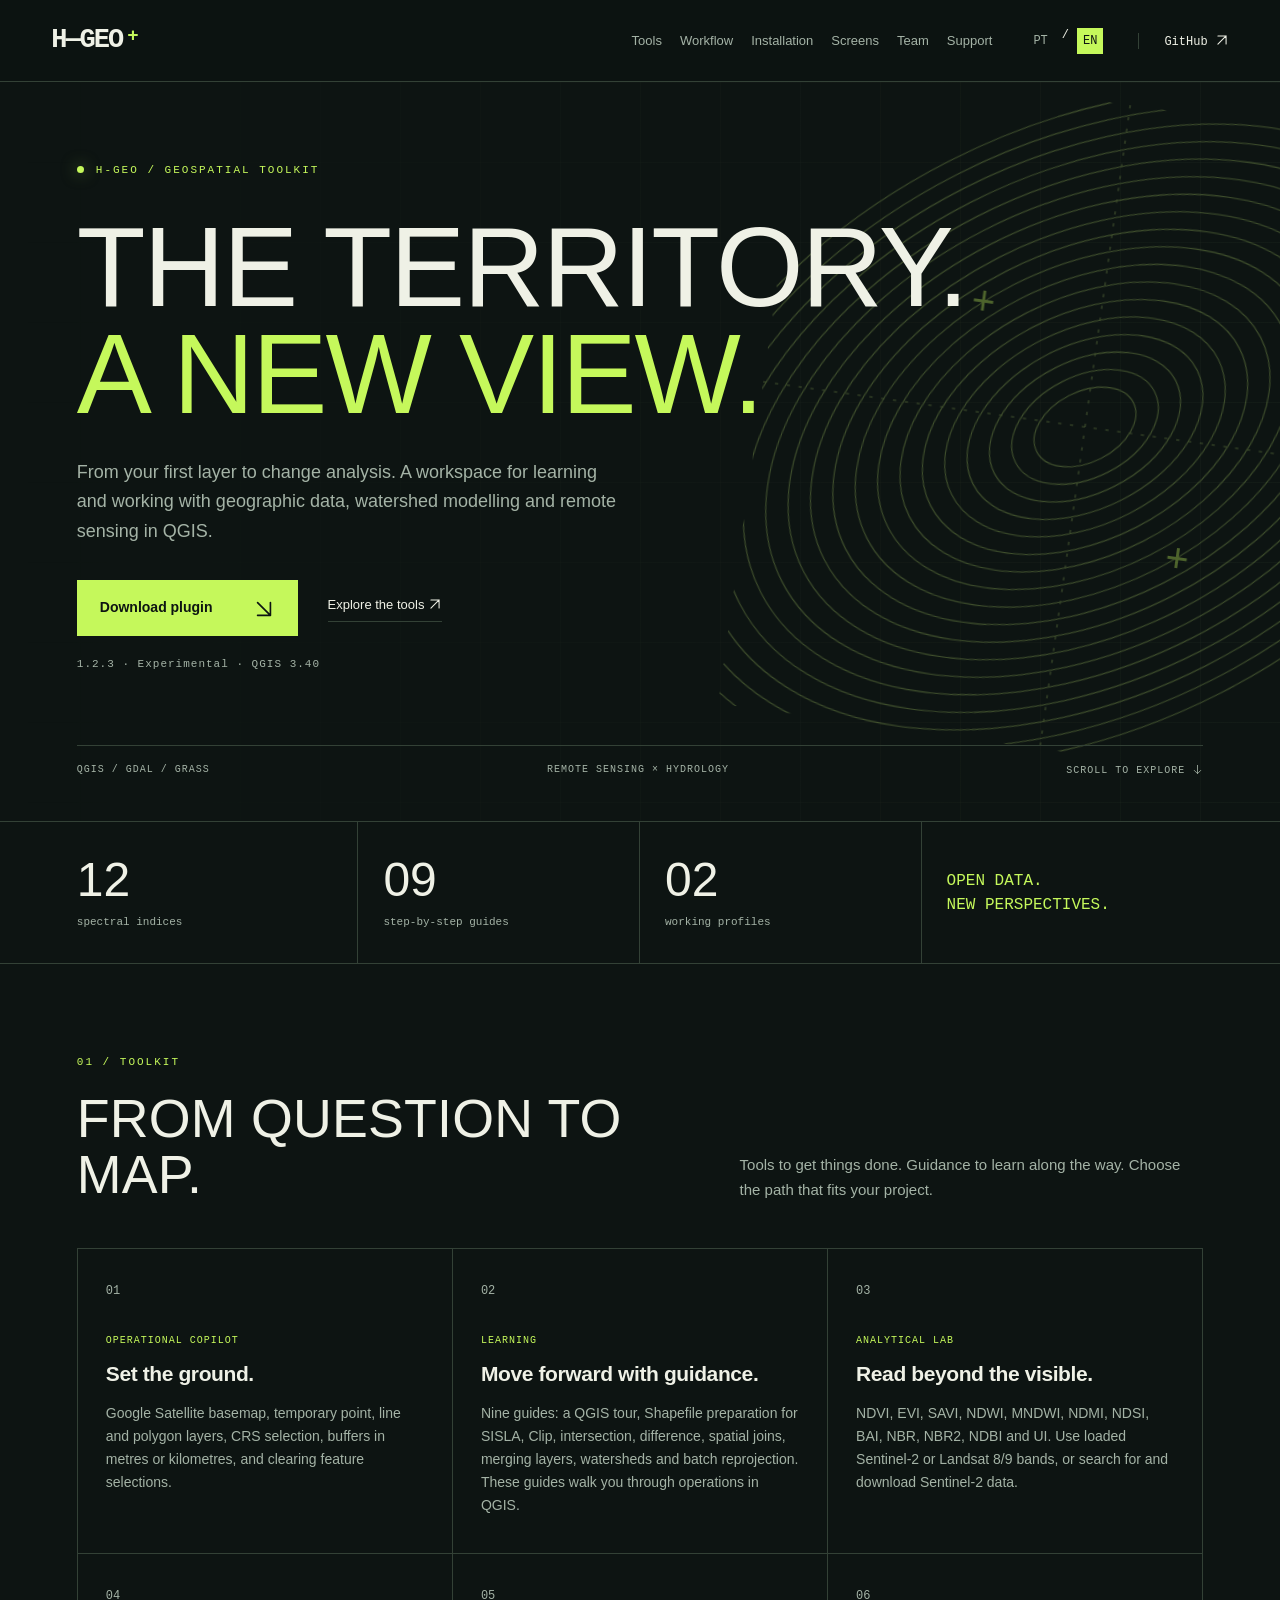
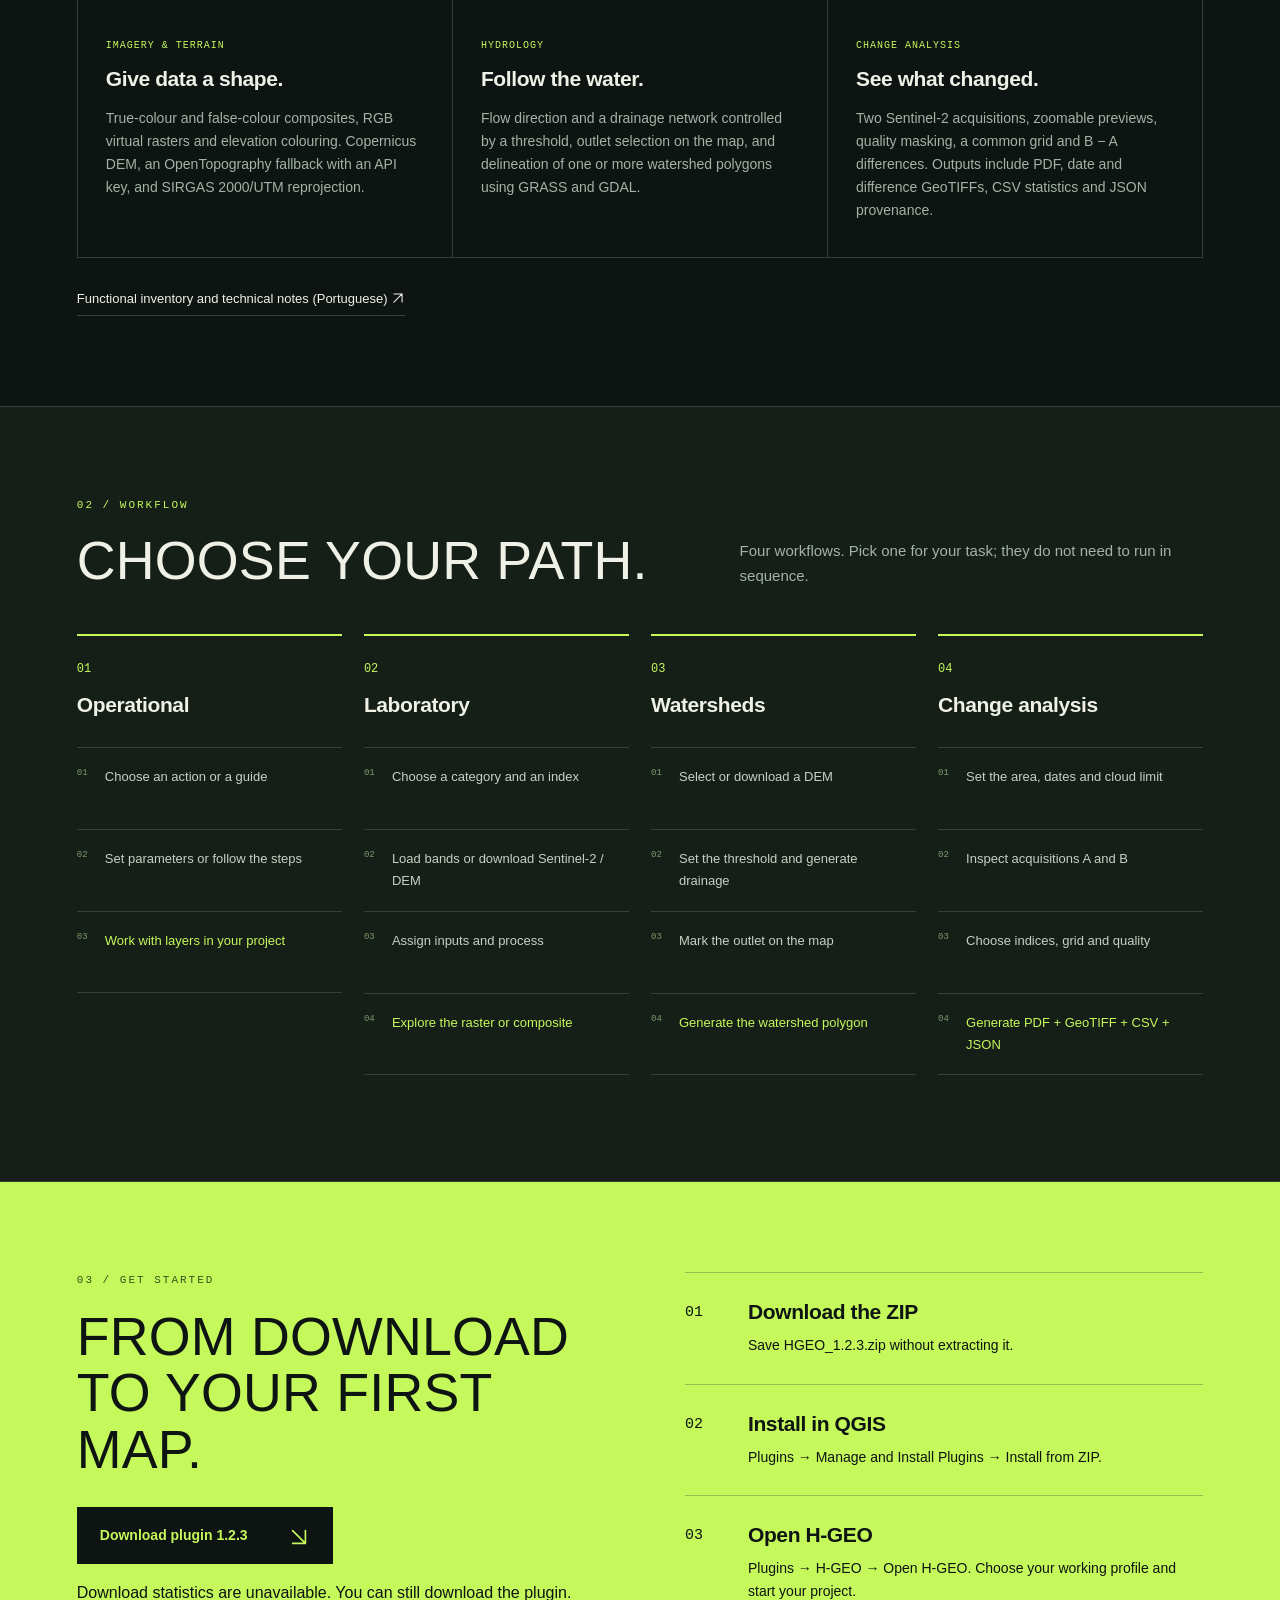
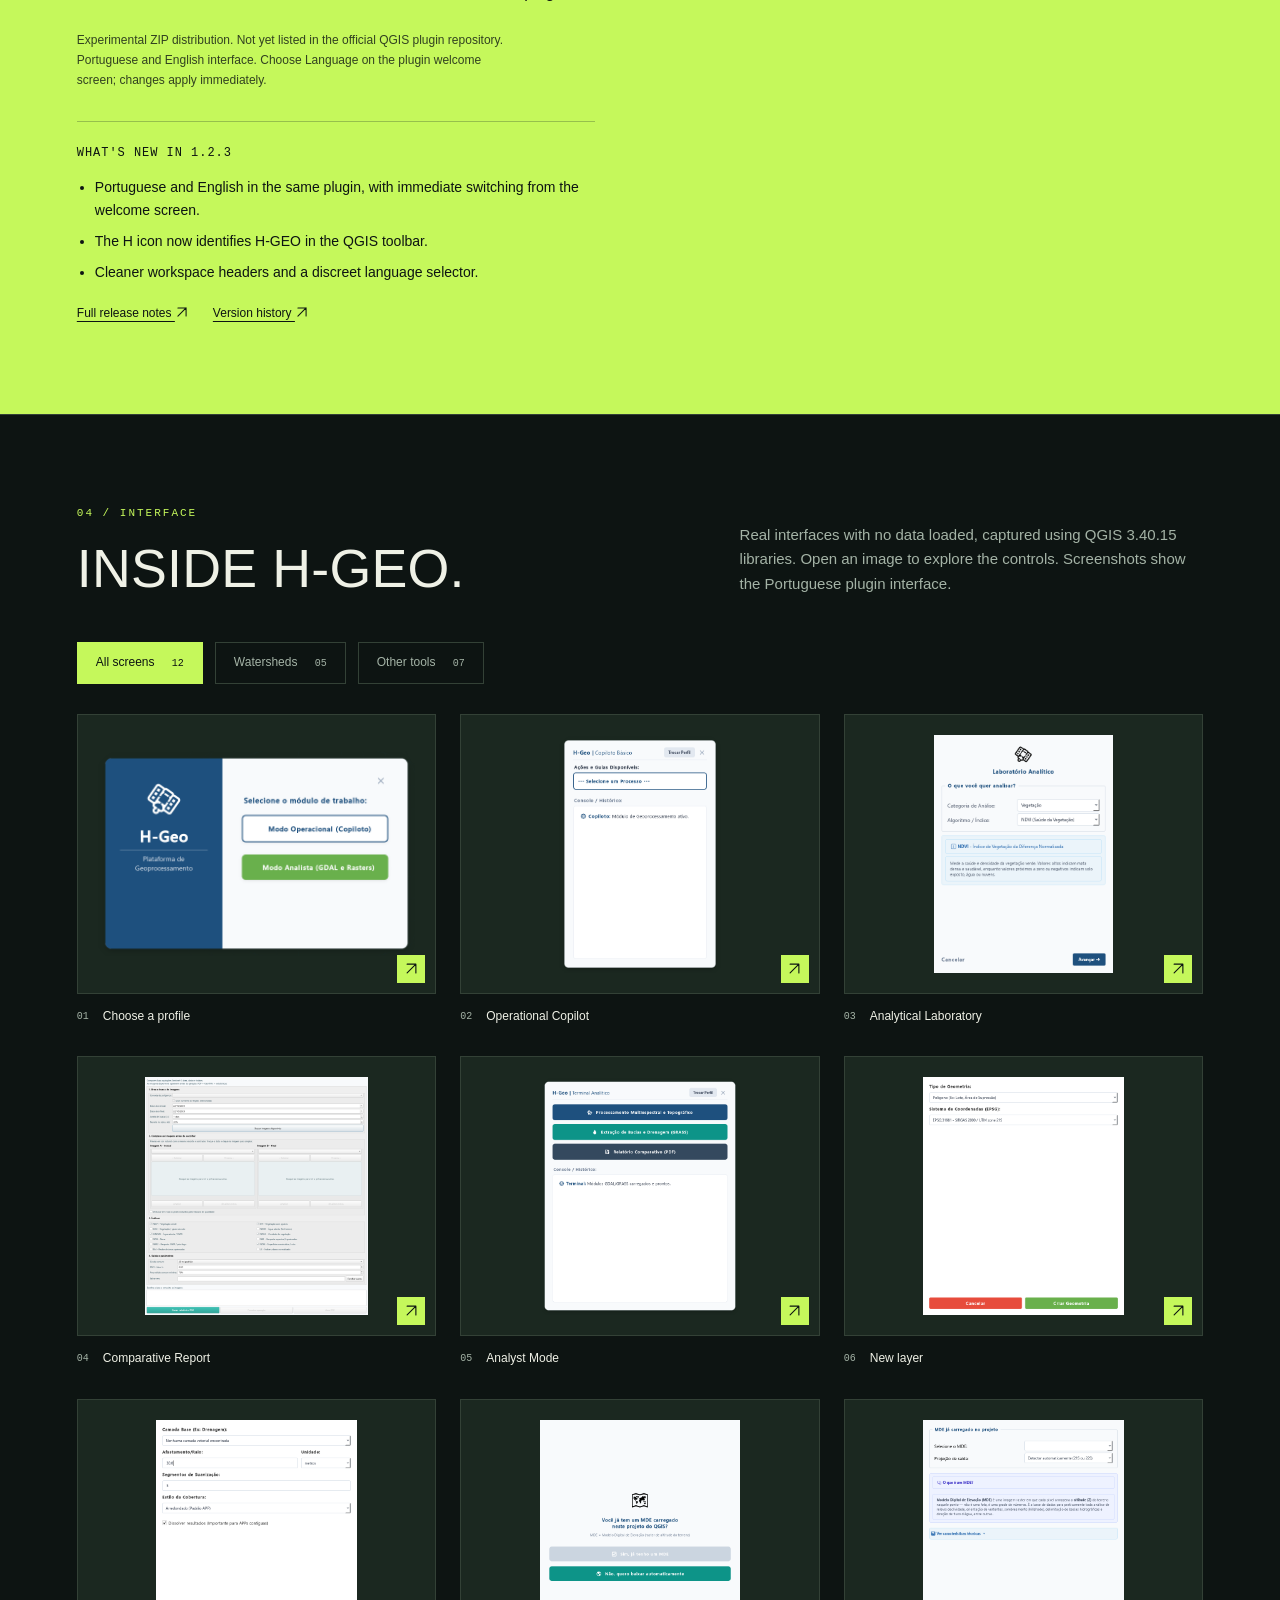
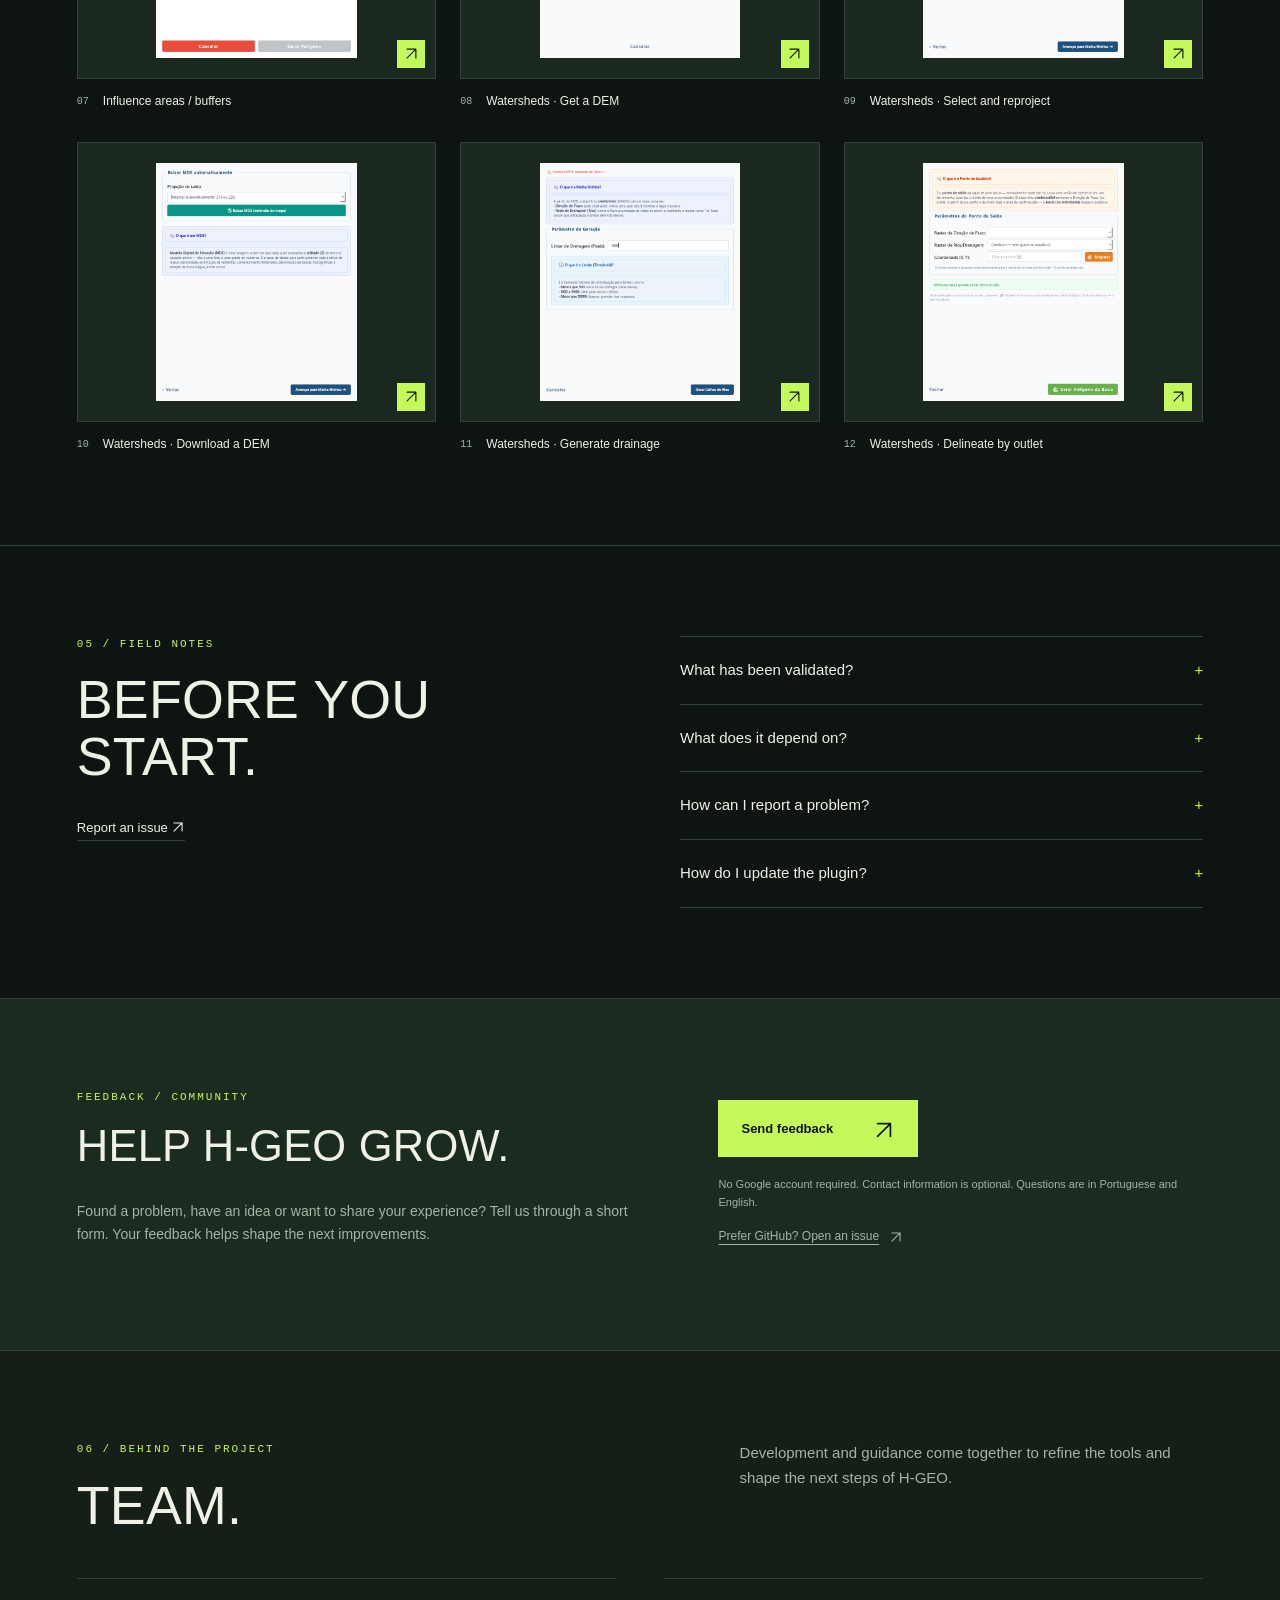
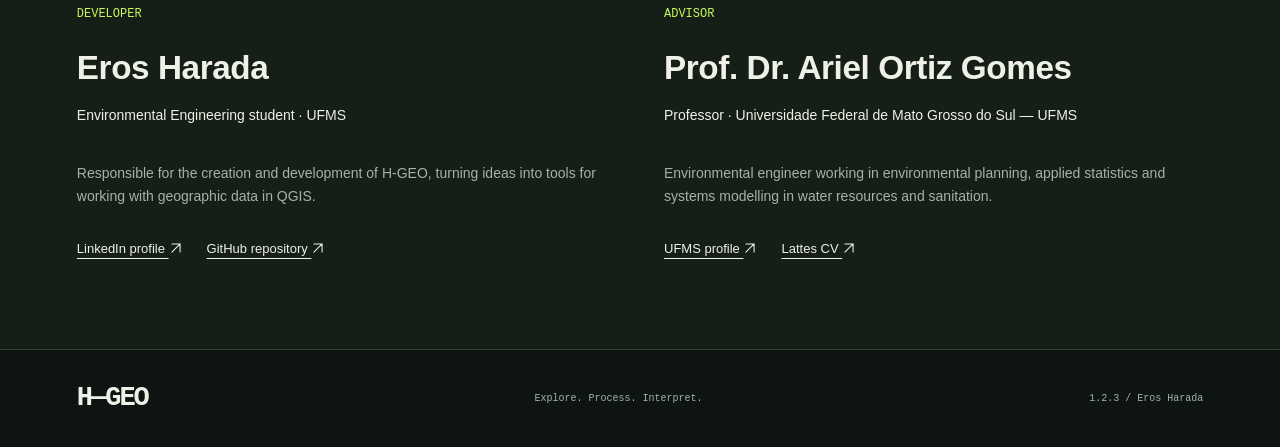
==== commit 320e3938: "Adiciona novidades e formulário de feedback Inclui o resumo da versão 1.2.3 junto ao download e link" ====
--- a/en.html
+++ b/en.html
@@ -1,13 +1,13 @@
-<!doctype html><html lang="en"><head><meta charset="utf-8"><meta name="viewport" content="width=device-width,initial-scale=1"><meta name="description" content="From your first layer to change analysis. A workspace for learning and working with geographic data, watershed modelling and remote sensing in QGIS."><meta name="theme-color" content="#0d1412"><title>H-GEO — Geospatial work, beyond boundaries.</title><link rel="alternate" hreflang="pt-BR" href="https://hgeo-qgis.github.io/"><link rel="alternate" hreflang="en" href="https://hgeo-qgis.github.io/en.html"><link rel="stylesheet" href="site.css?v=5"><script src="site.js?v=5" defer></script><link rel="icon" type="image/svg+xml" href="favicon.svg?v=2"><link rel="icon" type="image/png" sizes="64x64" href="favicon.png?v=2"><link rel="apple-touch-icon" href="apple-touch-icon.png"></head><body>
+<!doctype html><html lang="en"><head><meta charset="utf-8"><meta name="viewport" content="width=device-width,initial-scale=1"><meta name="description" content="From your first layer to change analysis. A workspace for learning and working with geographic data, watershed modelling and remote sensing in QGIS."><meta name="theme-color" content="#0d1412"><title>H-GEO — Geospatial work, beyond boundaries.</title><link rel="alternate" hreflang="pt-BR" href="https://hgeo-qgis.github.io/"><link rel="alternate" hreflang="en" href="https://hgeo-qgis.github.io/en.html"><link rel="stylesheet" href="site.css?v=6"><script src="site.js?v=5" defer></script><link rel="icon" type="image/svg+xml" href="favicon.svg?v=2"><link rel="icon" type="image/png" sizes="64x64" href="favicon.png?v=2"><link rel="apple-touch-icon" href="apple-touch-icon.png"></head><body>
 <a class="skip" href="#inicio">Skip to content</a><header class="topbar"><a class="brand" href="#inicio">H—GEO<span>+</span></a><nav aria-label="Main navigation"><a href="#ferramentas">Tools</a><a href="#workflow">Workflow</a><a href="#instalacao">Installation</a><a href="#galeria">Screens</a><a href="#autor">Team</a><a href="#suporte">Support</a></nav><div class="language" aria-label="Language"><a href="index.html" >PT</a><span>/</span><a href="en.html" aria-current="page">EN</a></div><a class="top-git" href="https://github.com/haradaeros-hub/hgeo" aria-label="GitHub">GitHub <svg class="arrow-icon" viewBox="0 0 24 24" aria-hidden="true" focusable="false"><path d="M5 19 19 5M5 5h14v14"/></svg></a></header>
 <main><section class="hero" id="inicio"><div class="hero-grid" aria-hidden="true"></div><div class="hero-orbit" aria-hidden="true"><svg viewBox="0 0 600 600"><g fill="none" stroke="currentColor"><ellipse cx="300" cy="300" rx="50" ry="32.5" transform="rotate(-35 300 300)"/><ellipse cx="300" cy="300" rx="72" ry="46.800000000000004" transform="rotate(-35 300 300)"/><ellipse cx="300" cy="300" rx="94" ry="61.1" transform="rotate(-35 300 300)"/><ellipse cx="300" cy="300" rx="116" ry="75.4" transform="rotate(-35 300 300)"/><ellipse cx="300" cy="300" rx="138" ry="89.7" transform="rotate(-35 300 300)"/><ellipse cx="300" cy="300" rx="160" ry="104.0" transform="rotate(-35 300 300)"/><ellipse cx="300" cy="300" rx="182" ry="118.3" transform="rotate(-35 300 300)"/><ellipse cx="300" cy="300" rx="204" ry="132.6" transform="rotate(-35 300 300)"/><ellipse cx="300" cy="300" rx="226" ry="146.9" transform="rotate(-35 300 300)"/><ellipse cx="300" cy="300" rx="248" ry="161.20000000000002" transform="rotate(-35 300 300)"/><ellipse cx="300" cy="300" rx="270" ry="175.5" transform="rotate(-35 300 300)"/><ellipse cx="300" cy="300" rx="292" ry="189.8" transform="rotate(-35 300 300)"/><ellipse cx="300" cy="300" rx="314" ry="204.1" transform="rotate(-35 300 300)"/><ellipse cx="300" cy="300" rx="336" ry="218.4" transform="rotate(-35 300 300)"/><ellipse cx="300" cy="300" rx="358" ry="232.70000000000002" transform="rotate(-35 300 300)"/><ellipse cx="300" cy="300" rx="380" ry="247.0" transform="rotate(-35 300 300)"/><ellipse cx="300" cy="300" rx="402" ry="261.3" transform="rotate(-35 300 300)"/><ellipse cx="300" cy="300" rx="424" ry="275.6" transform="rotate(-35 300 300)"/></g><path d="M300 0V600M0 300H600" stroke="currentColor" stroke-dasharray="3 8"/></svg><span class="cross one">+</span><span class="cross two">+</span></div><div class="hero-body"><div class="eyebrow"><span class="signal"></span>H-GEO / GEOSPATIAL TOOLKIT</div><h1>THE TERRITORY.<br><em>A NEW VIEW.</em></h1><p class="hero-intro">From your first layer to change analysis. A workspace for learning and working with geographic data, watershed modelling and remote sensing in QGIS.</p><div class="hero-actions"><a class="button" href="https://github.com/haradaeros-hub/hgeo/releases/download/v1.2.3/HGEO_1.2.3.zip">Download plugin <span><svg class="arrow-icon" viewBox="0 0 24 24" aria-hidden="true" focusable="false"><path d="m5 5 14 14M5 19h14V5"/></svg></span></a><a class="text-link" href="#ferramentas">Explore the tools <svg class="arrow-icon" viewBox="0 0 24 24" aria-hidden="true" focusable="false"><path d="M5 19 19 5M5 5h14v14"/></svg></a></div><div class="release">1.2.3 · Experimental · QGIS 3.40</div></div><div class="hero-bottom"><span>QGIS / GDAL / GRASS</span><span>REMOTE SENSING × HYDROLOGY</span><span>SCROLL TO EXPLORE <svg class="arrow-icon" viewBox="0 0 24 24" aria-hidden="true" focusable="false"><path d="M12 3v18m-7-7 7 7 7-7"/></svg></span></div></section>
 <div class="metrics"><div><b>12</b><span>spectral indices</span></div><div><b>09</b><span>step-by-step guides</span></div><div><b>02</b><span>working profiles</span></div><div class="metric-label">OPEN DATA.<br>NEW PERSPECTIVES.</div></div>
 <section class="section" id="ferramentas"><div class="section-head"><div><div class="eyebrow">01 / TOOLKIT</div><h2>FROM QUESTION TO MAP.</h2></div><p>Tools to get things done. Guidance to learn along the way. Choose the path that fits your project.</p></div><div class="tool-grid"><article class="tool-card"><span class="card-no">01</span><div class="eyebrow">OPERATIONAL COPILOT</div><h3>Set the ground.</h3><p>Google Satellite basemap, temporary point, line and polygon layers, CRS selection, buffers in metres or kilometres, and clearing feature selections.</p></article><article class="tool-card"><span class="card-no">02</span><div class="eyebrow">LEARNING</div><h3>Move forward with guidance.</h3><p>Nine guides: a QGIS tour, Shapefile preparation for SISLA, Clip, intersection, difference, spatial joins, merging layers, watersheds and batch reprojection. These guides walk you through operations in QGIS.</p></article><article class="tool-card"><span class="card-no">03</span><div class="eyebrow">ANALYTICAL LAB</div><h3>Read beyond the visible.</h3><p>NDVI, EVI, SAVI, NDWI, MNDWI, NDMI, NDSI, BAI, NBR, NBR2, NDBI and UI. Use loaded Sentinel-2 or Landsat 8/9 bands, or search for and download Sentinel-2 data.</p></article><article class="tool-card"><span class="card-no">04</span><div class="eyebrow">IMAGERY & TERRAIN</div><h3>Give data a shape.</h3><p>True-colour and false-colour composites, RGB virtual rasters and elevation colouring. Copernicus DEM, an OpenTopography fallback with an API key, and SIRGAS 2000/UTM reprojection.</p></article><article class="tool-card"><span class="card-no">05</span><div class="eyebrow">HYDROLOGY</div><h3>Follow the water.</h3><p>Flow direction and a drainage network controlled by a threshold, outlet selection on the map, and delineation of one or more watershed polygons using GRASS and GDAL.</p></article><article class="tool-card"><span class="card-no">06</span><div class="eyebrow">CHANGE ANALYSIS</div><h3>See what changed.</h3><p>Two Sentinel-2 acquisitions, zoomable previews, quality masking, a common grid and B − A differences. Outputs include PDF, date and difference GeoTIFFs, CSV statistics and JSON provenance.</p></article></div><a class="text-link inventory" href="https://github.com/haradaeros-hub/hgeo/blob/main/ESCOPO_HGEO.md">Functional inventory and technical notes (Portuguese) <svg class="arrow-icon" viewBox="0 0 24 24" aria-hidden="true" focusable="false"><path d="M5 19 19 5M5 5h14v14"/></svg></a></section>
 <section class="section workflow-section" id="workflow"><div class="section-head"><div><div class="eyebrow">02 / WORKFLOW</div><h2>CHOOSE YOUR PATH.</h2></div><p>Four workflows. Pick one for your task; they do not need to run in sequence.</p></div><div class="flow-lanes"><article class="flow-lane"><div class="lane-head"><span>01</span><h3>Operational</h3></div><ol><li>Choose an action or a guide</li><li>Set parameters or follow the steps</li><li>Work with layers in your project</li></ol></article><article class="flow-lane"><div class="lane-head"><span>02</span><h3>Laboratory</h3></div><ol><li>Choose a category and an index</li><li>Load bands or download Sentinel-2 / DEM</li><li>Assign inputs and process</li><li>Explore the raster or composite</li></ol></article><article class="flow-lane"><div class="lane-head"><span>03</span><h3>Watersheds</h3></div><ol><li>Select or download a DEM</li><li>Set the threshold and generate drainage</li><li>Mark the outlet on the map</li><li>Generate the watershed polygon</li></ol></article><article class="flow-lane"><div class="lane-head"><span>04</span><h3>Change analysis</h3></div><ol><li>Set the area, dates and cloud limit</li><li>Inspect acquisitions A and B</li><li>Choose indices, grid and quality</li><li>Generate PDF + GeoTIFF + CSV + JSON</li></ol></article></div></section>
-<section class="section install-section" id="instalacao"><div><div class="eyebrow">03 / GET STARTED</div><h2>FROM DOWNLOAD<br>TO YOUR FIRST MAP.</h2><a class="button" href="https://github.com/haradaeros-hub/hgeo/releases/download/v1.2.3/HGEO_1.2.3.zip">Download plugin 1.2.3 <span><svg class="arrow-icon" viewBox="0 0 24 24" aria-hidden="true" focusable="false"><path d="m5 5 14 14M5 19h14V5"/></svg></span></a><p><span data-download-count aria-live="polite">Downloads: checking GitHub…</span></p><p class="notice">Experimental ZIP distribution. Not yet listed in the official QGIS plugin repository. Portuguese and English interface. Choose Language on the plugin welcome screen; changes apply immediately.</p></div><div><div class="install-step"><span>01</span><div><h3>Download the ZIP</h3><p>Save HGEO_1.2.3.zip without extracting it.</p></div></div><div class="install-step"><span>02</span><div><h3>Install in QGIS</h3><p>Plugins → Manage and Install Plugins → Install from ZIP.</p></div></div><div class="install-step"><span>03</span><div><h3>Open H-GEO</h3><p>Plugins → H-GEO → Open H-GEO. Choose your working profile and start your project.</p></div></div></div></section>
+<section class="section install-section" id="instalacao"><div><div class="eyebrow">03 / GET STARTED</div><h2>FROM DOWNLOAD<br>TO YOUR FIRST MAP.</h2><a class="button" href="https://github.com/haradaeros-hub/hgeo/releases/download/v1.2.3/HGEO_1.2.3.zip">Download plugin 1.2.3 <span><svg class="arrow-icon" viewBox="0 0 24 24" aria-hidden="true" focusable="false"><path d="m5 5 14 14M5 19h14V5"/></svg></span></a><p><span data-download-count aria-live="polite">Downloads: checking GitHub…</span></p><p class="notice">Experimental ZIP distribution. Not yet listed in the official QGIS plugin repository. Portuguese and English interface. Choose Language on the plugin welcome screen; changes apply immediately.</p><div class="release-notes" aria-labelledby="release-notes-title"><h3 id="release-notes-title">WHAT'S NEW IN 1.2.3</h3><ul><li>Portuguese and English in the same plugin, with immediate switching from the welcome screen.</li><li>The H icon now identifies H-GEO in the QGIS toolbar.</li><li>Cleaner workspace headers and a discreet language selector.</li></ul><div class="release-notes-links"><a href="https://github.com/haradaeros-hub/hgeo/releases/tag/v1.2.3">Full release notes <svg class="arrow-icon" viewBox="0 0 24 24" aria-hidden="true" focusable="false"><path d="M5 19 19 5M5 5h14v14"/></svg></a><a href="https://github.com/haradaeros-hub/hgeo/releases">Version history <svg class="arrow-icon" viewBox="0 0 24 24" aria-hidden="true" focusable="false"><path d="M5 19 19 5M5 5h14v14"/></svg></a></div></div></div><div><div class="install-step"><span>01</span><div><h3>Download the ZIP</h3><p>Save HGEO_1.2.3.zip without extracting it.</p></div></div><div class="install-step"><span>02</span><div><h3>Install in QGIS</h3><p>Plugins → Manage and Install Plugins → Install from ZIP.</p></div></div><div class="install-step"><span>03</span><div><h3>Open H-GEO</h3><p>Plugins → H-GEO → Open H-GEO. Choose your working profile and start your project.</p></div></div></div></section>
 <section class="section" id="galeria"><div class="section-head"><div><div class="eyebrow">04 / INTERFACE</div><h2>INSIDE H-GEO.</h2></div><p>Real interfaces with no data loaded, captured using QGIS 3.40.15 libraries. Open an image to explore the controls. Screenshots show the Portuguese plugin interface.</p></div><div class="filters" role="group" aria-label="Filter screenshots"><button data-filter="all" aria-pressed="true">All screens <span>12</span></button><button data-filter="basins" aria-pressed="false">Watersheds <span>05</span></button><button data-filter="tools" aria-pressed="false">Other tools <span>07</span></button></div><div class="gallery"><figure data-category="tools"><button class="image-open" data-image="hgeo-boas-vindas.png" data-caption="Choose a profile" aria-label="Enlarge: Choose a profile"><img src="hgeo-boas-vindas.png" alt="Choose a profile" loading="lazy"><span><svg class="arrow-icon" viewBox="0 0 24 24" aria-hidden="true" focusable="false"><path d="M5 19 19 5M5 5h14v14"/></svg></span></button><figcaption><span>01</span>Choose a profile</figcaption></figure><figure data-category="tools"><button class="image-open" data-image="hgeo-copiloto.png" data-caption="Operational Copilot" aria-label="Enlarge: Operational Copilot"><img src="hgeo-copiloto.png" alt="Operational Copilot" loading="lazy"><span><svg class="arrow-icon" viewBox="0 0 24 24" aria-hidden="true" focusable="false"><path d="M5 19 19 5M5 5h14v14"/></svg></span></button><figcaption><span>02</span>Operational Copilot</figcaption></figure><figure data-category="tools"><button class="image-open" data-image="hgeo-laboratorio.png" data-caption="Analytical Laboratory" aria-label="Enlarge: Analytical Laboratory"><img src="hgeo-laboratorio.png" alt="Analytical Laboratory" loading="lazy"><span><svg class="arrow-icon" viewBox="0 0 24 24" aria-hidden="true" focusable="false"><path d="M5 19 19 5M5 5h14v14"/></svg></span></button><figcaption><span>03</span>Analytical Laboratory</figcaption></figure><figure data-category="tools"><button class="image-open" data-image="hgeo-relatorio.png" data-caption="Comparative Report" aria-label="Enlarge: Comparative Report"><img src="hgeo-relatorio.png" alt="Comparative Report" loading="lazy"><span><svg class="arrow-icon" viewBox="0 0 24 24" aria-hidden="true" focusable="false"><path d="M5 19 19 5M5 5h14v14"/></svg></span></button><figcaption><span>04</span>Comparative Report</figcaption></figure><figure data-category="tools"><button class="image-open" data-image="hgeo-analista.png" data-caption="Analyst Mode" aria-label="Enlarge: Analyst Mode"><img src="hgeo-analista.png" alt="Analyst Mode" loading="lazy"><span><svg class="arrow-icon" viewBox="0 0 24 24" aria-hidden="true" focusable="false"><path d="M5 19 19 5M5 5h14v14"/></svg></span></button><figcaption><span>05</span>Analyst Mode</figcaption></figure><figure data-category="tools"><button class="image-open" data-image="hgeo-nova-camada.png" data-caption="New layer" aria-label="Enlarge: New layer"><img src="hgeo-nova-camada.png" alt="New layer" loading="lazy"><span><svg class="arrow-icon" viewBox="0 0 24 24" aria-hidden="true" focusable="false"><path d="M5 19 19 5M5 5h14v14"/></svg></span></button><figcaption><span>06</span>New layer</figcaption></figure><figure data-category="tools"><button class="image-open" data-image="hgeo-buffer.png" data-caption="Influence areas / buffers" aria-label="Enlarge: Influence areas / buffers"><img src="hgeo-buffer.png" alt="Influence areas / buffers" loading="lazy"><span><svg class="arrow-icon" viewBox="0 0 24 24" aria-hidden="true" focusable="false"><path d="M5 19 19 5M5 5h14v14"/></svg></span></button><figcaption><span>07</span>Influence areas / buffers</figcaption></figure><figure data-category="basins"><button class="image-open" data-image="hgeo-bacias-mde.png" data-caption="Watersheds · Get a DEM" aria-label="Enlarge: Watersheds · Get a DEM"><img src="hgeo-bacias-mde.png" alt="Watersheds · Get a DEM" loading="lazy"><span><svg class="arrow-icon" viewBox="0 0 24 24" aria-hidden="true" focusable="false"><path d="M5 19 19 5M5 5h14v14"/></svg></span></button><figcaption><span>08</span>Watersheds · Get a DEM</figcaption></figure><figure data-category="basins"><button class="image-open" data-image="hgeo-bacias-selecao-mde.png" data-caption="Watersheds · Select and reproject" aria-label="Enlarge: Watersheds · Select and reproject"><img src="hgeo-bacias-selecao-mde.png" alt="Watersheds · Select and reproject" loading="lazy"><span><svg class="arrow-icon" viewBox="0 0 24 24" aria-hidden="true" focusable="false"><path d="M5 19 19 5M5 5h14v14"/></svg></span></button><figcaption><span>09</span>Watersheds · Select and reproject</figcaption></figure><figure data-category="basins"><button class="image-open" data-image="hgeo-bacias-download-mde.png" data-caption="Watersheds · Download a DEM" aria-label="Enlarge: Watersheds · Download a DEM"><img src="hgeo-bacias-download-mde.png" alt="Watersheds · Download a DEM" loading="lazy"><span><svg class="arrow-icon" viewBox="0 0 24 24" aria-hidden="true" focusable="false"><path d="M5 19 19 5M5 5h14v14"/></svg></span></button><figcaption><span>10</span>Watersheds · Download a DEM</figcaption></figure><figure data-category="basins"><button class="image-open" data-image="hgeo-bacias-drenagem.png" data-caption="Watersheds · Generate drainage" aria-label="Enlarge: Watersheds · Generate drainage"><img src="hgeo-bacias-drenagem.png" alt="Watersheds · Generate drainage" loading="lazy"><span><svg class="arrow-icon" viewBox="0 0 24 24" aria-hidden="true" focusable="false"><path d="M5 19 19 5M5 5h14v14"/></svg></span></button><figcaption><span>11</span>Watersheds · Generate drainage</figcaption></figure><figure data-category="basins"><button class="image-open" data-image="hgeo-bacias-exutorio.png" data-caption="Watersheds · Delineate by outlet" aria-label="Enlarge: Watersheds · Delineate by outlet"><img src="hgeo-bacias-exutorio.png" alt="Watersheds · Delineate by outlet" loading="lazy"><span><svg class="arrow-icon" viewBox="0 0 24 24" aria-hidden="true" focusable="false"><path d="M5 19 19 5M5 5h14v14"/></svg></span></button><figcaption><span>12</span>Watersheds · Delineate by outlet</figcaption></figure></div></section>
 <section class="section faq-section" id="duvidas"><div><div class="eyebrow">05 / FIELD NOTES</div><h2>BEFORE YOU START.</h2><a class="text-link" href="https://github.com/haradaeros-hub/hgeo/issues">Report an issue <svg class="arrow-icon" viewBox="0 0 24 24" aria-hidden="true" focusable="false"><path d="M5 19 19 5M5 5h14v14"/></svg></a></div><div><details><summary>What has been validated?<span>+</span></summary><p>Importing the plugin, opening both modes and the report window, menu integration, window reuse, unloading, and one NDVI/NoData case using QGIS 3.40.15. Downloads, full PDF generation and all workflows with real data still need validation.</p></details><details><summary>What does it depend on?<span>+</span></summary><p>QGIS and the processing providers required by the operation, including GDAL and GRASS. Downloads need internet access and service coverage. The alternative OpenTopography method requires an API key.</p></details><details><summary>How can I report a problem?<span>+</span></summary><p>Use GitHub Issues and include your QGIS version, reproduction steps and the error message. Remove passwords, tokens and private information from attachments.</p></details><details><summary>How do I update the plugin?<span>+</span></summary><p>Wait for tasks to finish, close the tools, disable the plugin and install the new ZIP through the plugin manager. Restart QGIS if necessary.</p></details></div></section>
-<section class="section support-section" id="suporte"><div><div class="eyebrow">COMMUNITY / GITHUB ISSUES</div><h2>HELP H-GEO GROW.</h2><p>Found a bug, have a question or an idea? Open a GitHub issue and follow the conversation in one place.</p></div><div><a class="button" href="https://github.com/haradaeros-hub/hgeo/issues/new/choose">Report a bug or suggest a feature <span><svg class="arrow-icon" viewBox="0 0 24 24" aria-hidden="true" focusable="false"><path d="M5 19 19 5M5 5h14v14"/></svg></span></a><p class="support-note">A GitHub account is required. Reports and attachments are public.</p></div></section><section class="section team-section" id="autor" aria-labelledby="team-title">
+<section class="section support-section" id="suporte"><div><div class="eyebrow">FEEDBACK / COMMUNITY</div><h2>HELP H-GEO GROW.</h2><p>Found a problem, have an idea or want to share your experience? Tell us through a short form. Your feedback helps shape the next improvements.</p></div><div class="feedback-actions"><a class="button" href="https://docs.google.com/forms/d/e/1FAIpQLSfcAPU-I7zAHh_cqHEmuP_-_y_nHHfBtF3z0cK0CkZETaJNEA/viewform" target="_blank" rel="noopener noreferrer">Send feedback <span><svg class="arrow-icon" viewBox="0 0 24 24" aria-hidden="true" focusable="false"><path d="M5 19 19 5M5 5h14v14"/></svg></span></a><p class="support-note">No Google account required. Contact information is optional. Questions are in Portuguese and English.</p><a class="feedback-alternative" href="https://github.com/haradaeros-hub/hgeo/issues/new/choose">Prefer GitHub? Open an issue <svg class="arrow-icon" viewBox="0 0 24 24" aria-hidden="true" focusable="false"><path d="M5 19 19 5M5 5h14v14"/></svg></a></div></section><section class="section team-section" id="autor" aria-labelledby="team-title">
 <div class="section-head"><div><div class="eyebrow">06 / BEHIND THE PROJECT</div><h2 id="team-title">TEAM.</h2></div><p>Development and guidance come together to refine the tools and shape the next steps of H-GEO.</p></div>
 <div class="team-grid">
 <article class="team-member" aria-labelledby="eros-name">
--- a/site.css
+++ b/site.css
@@ -6,3 +6,5 @@
 .arrow-icon{display:inline-block;width:14px;height:14px;vertical-align:-2px;fill:none;stroke:currentColor;stroke-width:1.8;stroke-linecap:round;stroke-linejoin:round;flex-shrink:0}.button .arrow-icon{width:22px;height:22px;vertical-align:middle}.image-open .arrow-icon{width:15px;height:15px;vertical-align:-2px}.hero-bottom .arrow-icon{width:11px;height:11px}
 
 .team-section{background:#151f18}.team-section .section-head{align-items:start}.team-grid{display:grid;grid-template-columns:repeat(2,minmax(0,1fr));gap:48px}.team-member{min-width:0;border-top:1px solid var(--line);padding-top:28px}.member-header{display:flex;align-items:center;gap:18px;margin-bottom:28px}.member-monogram{display:grid;place-items:center;width:64px;height:64px;border:1px solid var(--line);color:var(--lime);font:24px var(--mono);background:repeating-linear-gradient(135deg,transparent,transparent 8px,#c5f85b08 9px,#c5f85b08 10px)}.team-member h3{font-size:clamp(27px,2.6vw,40px);line-height:1.15;margin:0 0 16px;overflow-wrap:break-word}.team-member p{font-size:14px;color:var(--muted);max-width:580px}.team-member .member-affiliation{color:var(--text);min-height:44px}.team-member .author-links{gap:16px 24px}.team-member a:focus-visible{outline:2px solid var(--lime);outline-offset:5px}@media(max-width:680px){.team-grid{grid-template-columns:1fr;gap:40px}.team-member .member-affiliation{min-height:0}.member-header{margin-bottom:22px}}
+
+.release-notes{margin-top:30px;padding-top:24px;border-top:1px solid #172b2545}.release-notes h3{font:12px var(--mono);letter-spacing:.08em;margin:0 0 16px}.release-notes ul{padding-left:18px;margin:0;max-width:540px}.release-notes li{font-size:14px;line-height:1.65;margin:8px 0}.release-notes-links{display:flex;flex-wrap:wrap;gap:12px 24px;margin-top:20px;font-size:12px}.release-notes a{text-underline-offset:4px}.release-notes a:focus-visible{outline:2px solid var(--bg);outline-offset:5px}.feedback-actions{min-width:0}.feedback-actions .button{max-width:100%;white-space:normal}.feedback-alternative{display:inline-flex;align-items:center;gap:10px;font-size:12px;color:var(--muted);text-underline-offset:4px}.feedback-alternative:hover{color:var(--lime)}.feedback-actions a:focus-visible{outline:2px solid var(--lime);outline-offset:5px}@media(max-width:680px){.release-notes{margin-top:24px;padding-top:20px}.release-notes-links{gap:12px 20px}.feedback-actions .button{font-size:12px}}
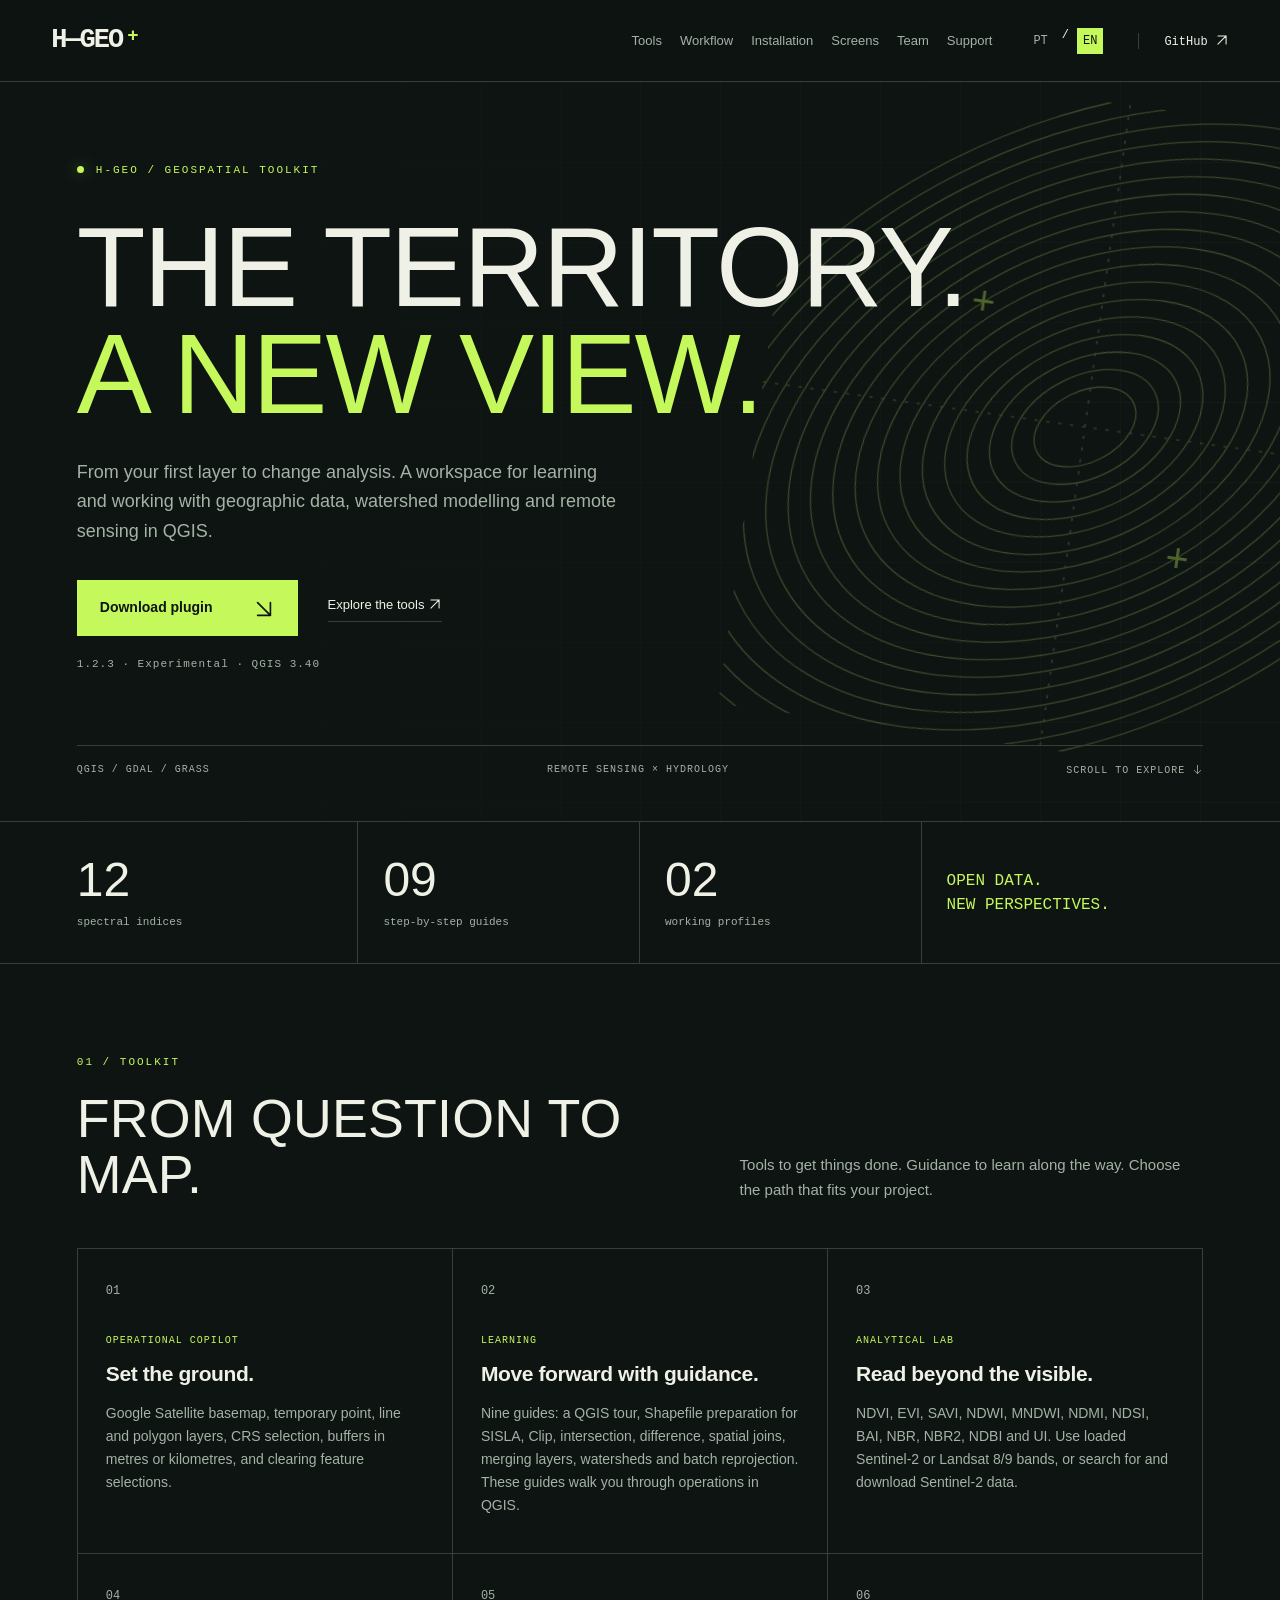
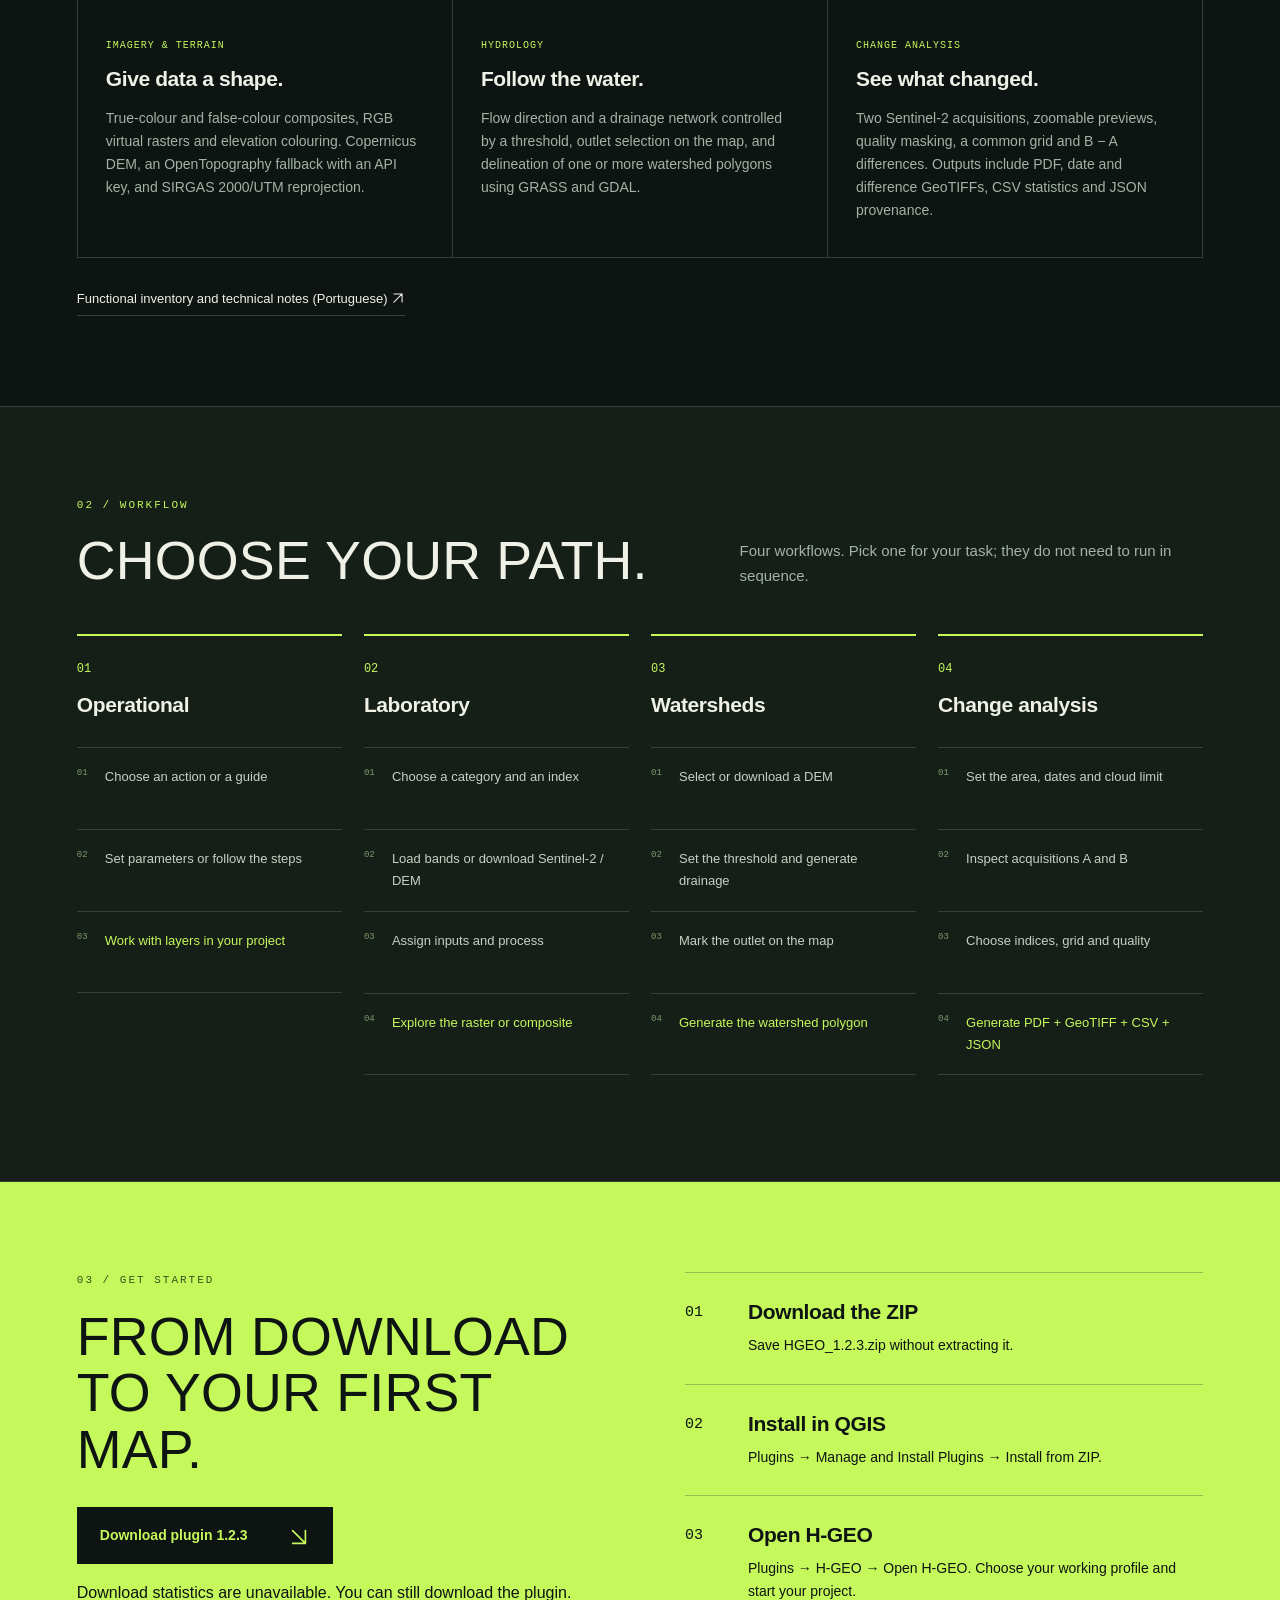
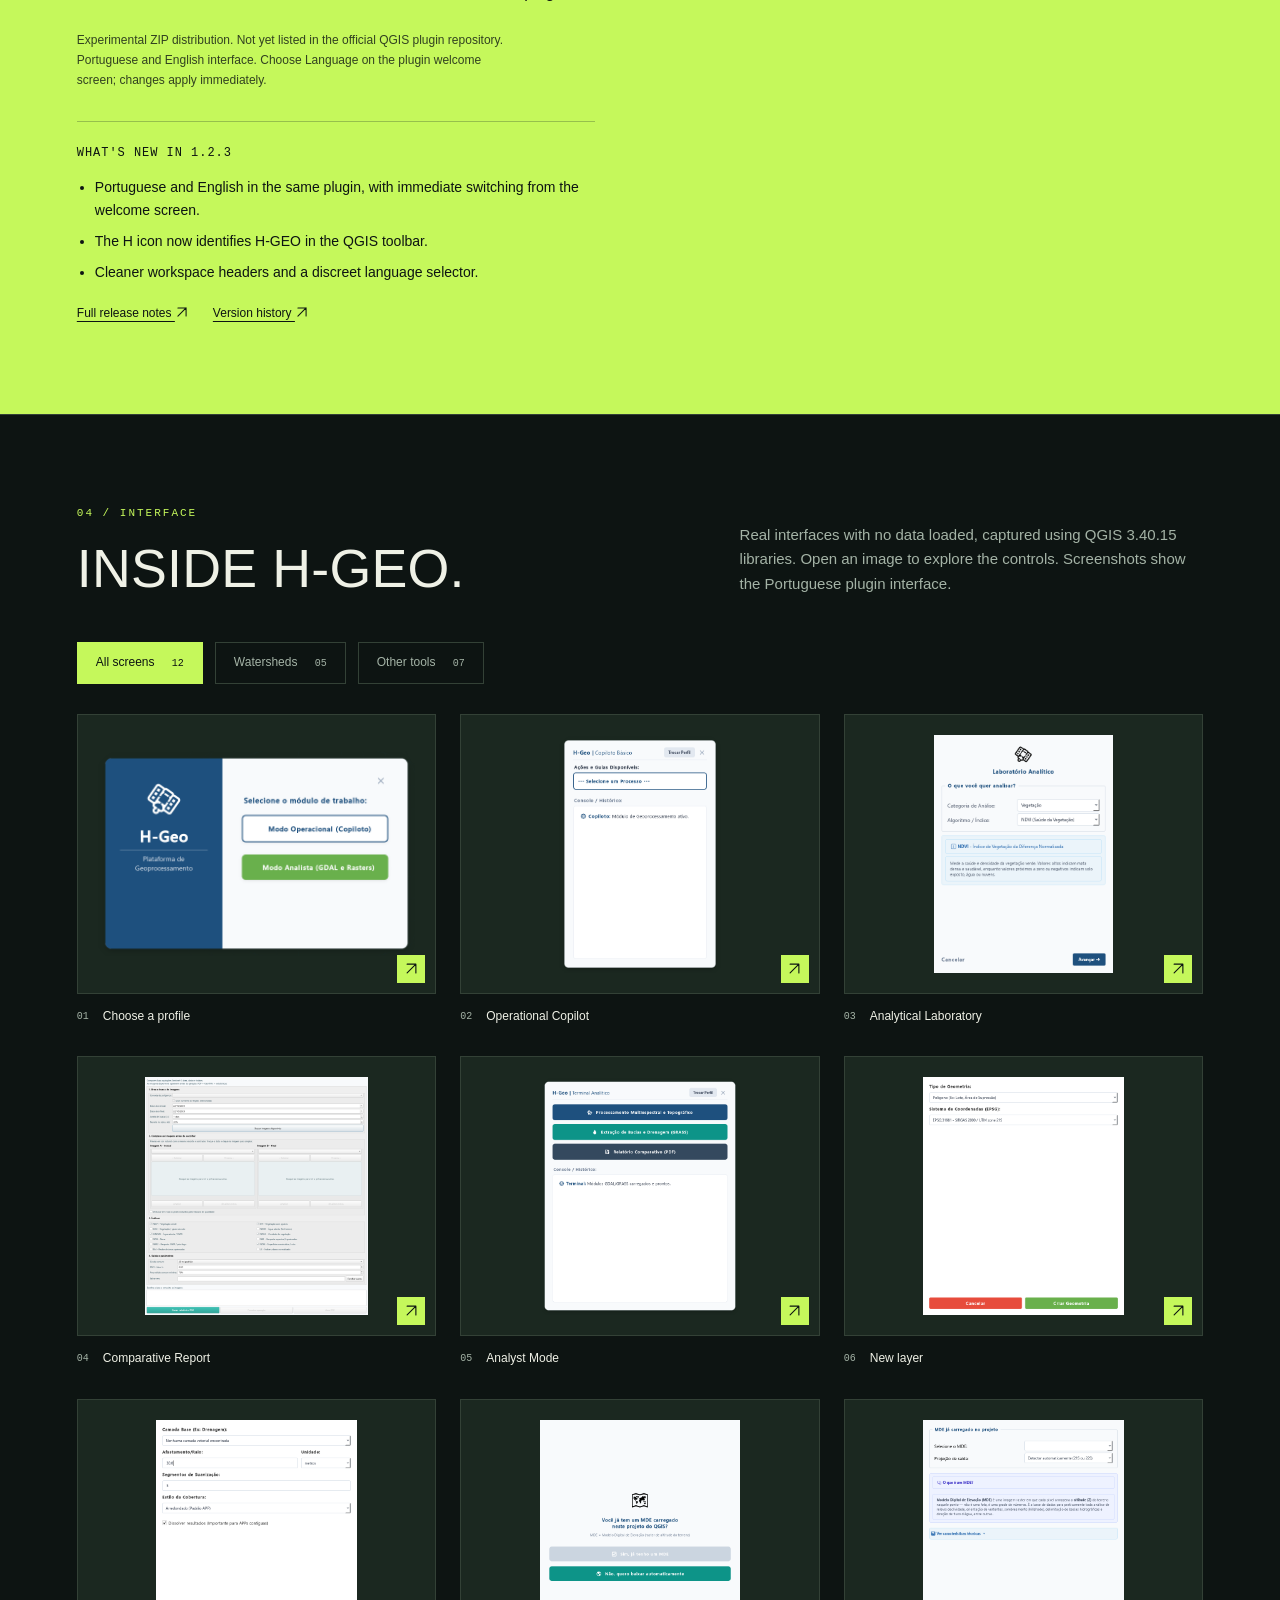
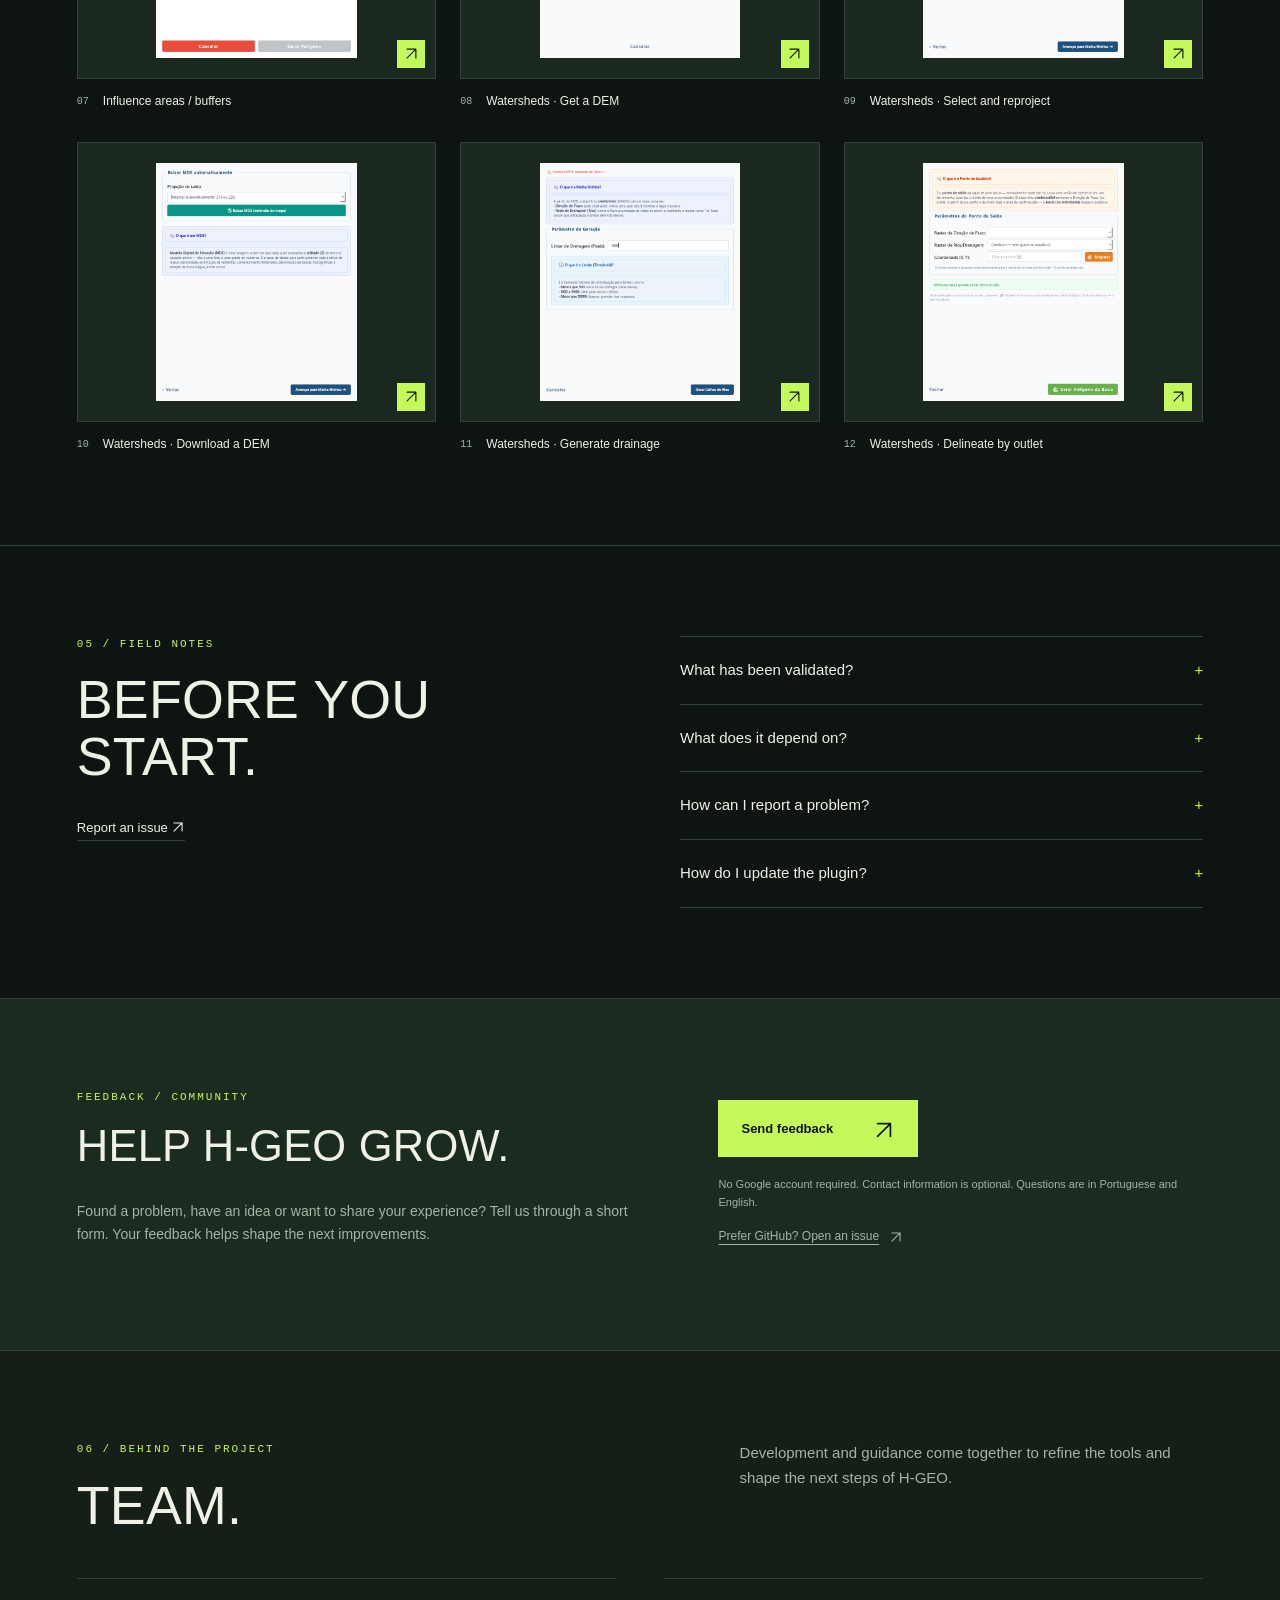
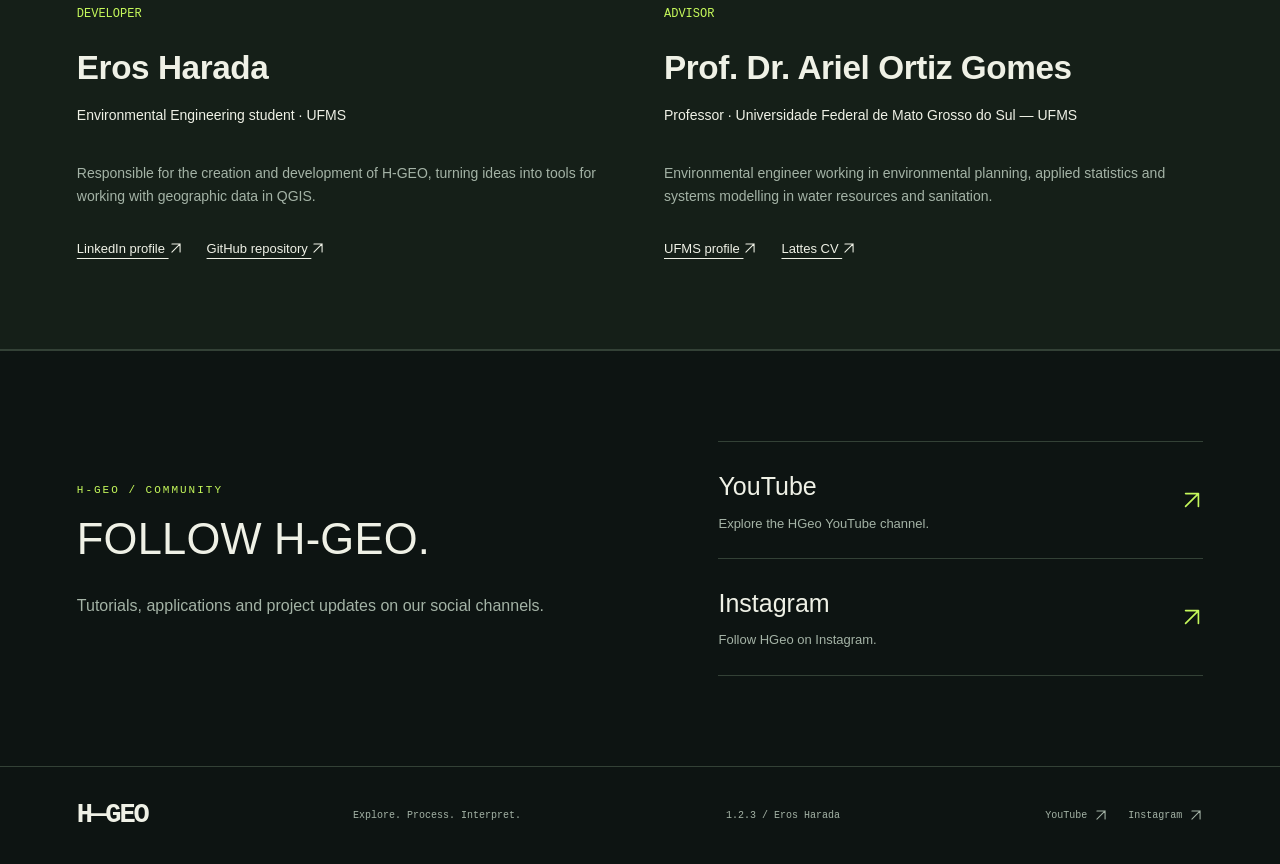
==== commit c71b7acd: "Add HGeo Instagram and YouTube links" ====
--- a/en.html
+++ b/en.html
@@ -1,4 +1,4 @@
-<!doctype html><html lang="en"><head><meta charset="utf-8"><meta name="viewport" content="width=device-width,initial-scale=1"><meta name="description" content="From your first layer to change analysis. A workspace for learning and working with geographic data, watershed modelling and remote sensing in QGIS."><meta name="theme-color" content="#0d1412"><title>H-GEO — Geospatial work, beyond boundaries.</title><link rel="alternate" hreflang="pt-BR" href="https://hgeo-qgis.github.io/"><link rel="alternate" hreflang="en" href="https://hgeo-qgis.github.io/en.html"><link rel="stylesheet" href="site.css?v=6"><script src="site.js?v=5" defer></script><link rel="icon" type="image/svg+xml" href="favicon.svg?v=2"><link rel="icon" type="image/png" sizes="64x64" href="favicon.png?v=2"><link rel="apple-touch-icon" href="apple-touch-icon.png"></head><body>
+<!doctype html><html lang="en"><head><meta charset="utf-8"><meta name="viewport" content="width=device-width,initial-scale=1"><meta name="description" content="From your first layer to change analysis. A workspace for learning and working with geographic data, watershed modelling and remote sensing in QGIS."><meta name="theme-color" content="#0d1412"><title>H-GEO — Geospatial work, beyond boundaries.</title><link rel="alternate" hreflang="pt-BR" href="https://hgeo-qgis.github.io/"><link rel="alternate" hreflang="en" href="https://hgeo-qgis.github.io/en.html"><link rel="stylesheet" href="site.css?v=7"><script src="site.js?v=5" defer></script><link rel="icon" type="image/svg+xml" href="favicon.svg?v=2"><link rel="icon" type="image/png" sizes="64x64" href="favicon.png?v=2"><link rel="apple-touch-icon" href="apple-touch-icon.png"></head><body>
 <a class="skip" href="#inicio">Skip to content</a><header class="topbar"><a class="brand" href="#inicio">H—GEO<span>+</span></a><nav aria-label="Main navigation"><a href="#ferramentas">Tools</a><a href="#workflow">Workflow</a><a href="#instalacao">Installation</a><a href="#galeria">Screens</a><a href="#autor">Team</a><a href="#suporte">Support</a></nav><div class="language" aria-label="Language"><a href="index.html" >PT</a><span>/</span><a href="en.html" aria-current="page">EN</a></div><a class="top-git" href="https://github.com/haradaeros-hub/hgeo" aria-label="GitHub">GitHub <svg class="arrow-icon" viewBox="0 0 24 24" aria-hidden="true" focusable="false"><path d="M5 19 19 5M5 5h14v14"/></svg></a></header>
 <main><section class="hero" id="inicio"><div class="hero-grid" aria-hidden="true"></div><div class="hero-orbit" aria-hidden="true"><svg viewBox="0 0 600 600"><g fill="none" stroke="currentColor"><ellipse cx="300" cy="300" rx="50" ry="32.5" transform="rotate(-35 300 300)"/><ellipse cx="300" cy="300" rx="72" ry="46.800000000000004" transform="rotate(-35 300 300)"/><ellipse cx="300" cy="300" rx="94" ry="61.1" transform="rotate(-35 300 300)"/><ellipse cx="300" cy="300" rx="116" ry="75.4" transform="rotate(-35 300 300)"/><ellipse cx="300" cy="300" rx="138" ry="89.7" transform="rotate(-35 300 300)"/><ellipse cx="300" cy="300" rx="160" ry="104.0" transform="rotate(-35 300 300)"/><ellipse cx="300" cy="300" rx="182" ry="118.3" transform="rotate(-35 300 300)"/><ellipse cx="300" cy="300" rx="204" ry="132.6" transform="rotate(-35 300 300)"/><ellipse cx="300" cy="300" rx="226" ry="146.9" transform="rotate(-35 300 300)"/><ellipse cx="300" cy="300" rx="248" ry="161.20000000000002" transform="rotate(-35 300 300)"/><ellipse cx="300" cy="300" rx="270" ry="175.5" transform="rotate(-35 300 300)"/><ellipse cx="300" cy="300" rx="292" ry="189.8" transform="rotate(-35 300 300)"/><ellipse cx="300" cy="300" rx="314" ry="204.1" transform="rotate(-35 300 300)"/><ellipse cx="300" cy="300" rx="336" ry="218.4" transform="rotate(-35 300 300)"/><ellipse cx="300" cy="300" rx="358" ry="232.70000000000002" transform="rotate(-35 300 300)"/><ellipse cx="300" cy="300" rx="380" ry="247.0" transform="rotate(-35 300 300)"/><ellipse cx="300" cy="300" rx="402" ry="261.3" transform="rotate(-35 300 300)"/><ellipse cx="300" cy="300" rx="424" ry="275.6" transform="rotate(-35 300 300)"/></g><path d="M300 0V600M0 300H600" stroke="currentColor" stroke-dasharray="3 8"/></svg><span class="cross one">+</span><span class="cross two">+</span></div><div class="hero-body"><div class="eyebrow"><span class="signal"></span>H-GEO / GEOSPATIAL TOOLKIT</div><h1>THE TERRITORY.<br><em>A NEW VIEW.</em></h1><p class="hero-intro">From your first layer to change analysis. A workspace for learning and working with geographic data, watershed modelling and remote sensing in QGIS.</p><div class="hero-actions"><a class="button" href="https://github.com/haradaeros-hub/hgeo/releases/download/v1.2.3/HGEO_1.2.3.zip">Download plugin <span><svg class="arrow-icon" viewBox="0 0 24 24" aria-hidden="true" focusable="false"><path d="m5 5 14 14M5 19h14V5"/></svg></span></a><a class="text-link" href="#ferramentas">Explore the tools <svg class="arrow-icon" viewBox="0 0 24 24" aria-hidden="true" focusable="false"><path d="M5 19 19 5M5 5h14v14"/></svg></a></div><div class="release">1.2.3 · Experimental · QGIS 3.40</div></div><div class="hero-bottom"><span>QGIS / GDAL / GRASS</span><span>REMOTE SENSING × HYDROLOGY</span><span>SCROLL TO EXPLORE <svg class="arrow-icon" viewBox="0 0 24 24" aria-hidden="true" focusable="false"><path d="M12 3v18m-7-7 7 7 7-7"/></svg></span></div></section>
 <div class="metrics"><div><b>12</b><span>spectral indices</span></div><div><b>09</b><span>step-by-step guides</span></div><div><b>02</b><span>working profiles</span></div><div class="metric-label">OPEN DATA.<br>NEW PERSPECTIVES.</div></div>
@@ -6,7 +6,7 @@
 <section class="section workflow-section" id="workflow"><div class="section-head"><div><div class="eyebrow">02 / WORKFLOW</div><h2>CHOOSE YOUR PATH.</h2></div><p>Four workflows. Pick one for your task; they do not need to run in sequence.</p></div><div class="flow-lanes"><article class="flow-lane"><div class="lane-head"><span>01</span><h3>Operational</h3></div><ol><li>Choose an action or a guide</li><li>Set parameters or follow the steps</li><li>Work with layers in your project</li></ol></article><article class="flow-lane"><div class="lane-head"><span>02</span><h3>Laboratory</h3></div><ol><li>Choose a category and an index</li><li>Load bands or download Sentinel-2 / DEM</li><li>Assign inputs and process</li><li>Explore the raster or composite</li></ol></article><article class="flow-lane"><div class="lane-head"><span>03</span><h3>Watersheds</h3></div><ol><li>Select or download a DEM</li><li>Set the threshold and generate drainage</li><li>Mark the outlet on the map</li><li>Generate the watershed polygon</li></ol></article><article class="flow-lane"><div class="lane-head"><span>04</span><h3>Change analysis</h3></div><ol><li>Set the area, dates and cloud limit</li><li>Inspect acquisitions A and B</li><li>Choose indices, grid and quality</li><li>Generate PDF + GeoTIFF + CSV + JSON</li></ol></article></div></section>
 <section class="section install-section" id="instalacao"><div><div class="eyebrow">03 / GET STARTED</div><h2>FROM DOWNLOAD<br>TO YOUR FIRST MAP.</h2><a class="button" href="https://github.com/haradaeros-hub/hgeo/releases/download/v1.2.3/HGEO_1.2.3.zip">Download plugin 1.2.3 <span><svg class="arrow-icon" viewBox="0 0 24 24" aria-hidden="true" focusable="false"><path d="m5 5 14 14M5 19h14V5"/></svg></span></a><p><span data-download-count aria-live="polite">Downloads: checking GitHub…</span></p><p class="notice">Experimental ZIP distribution. Not yet listed in the official QGIS plugin repository. Portuguese and English interface. Choose Language on the plugin welcome screen; changes apply immediately.</p><div class="release-notes" aria-labelledby="release-notes-title"><h3 id="release-notes-title">WHAT'S NEW IN 1.2.3</h3><ul><li>Portuguese and English in the same plugin, with immediate switching from the welcome screen.</li><li>The H icon now identifies H-GEO in the QGIS toolbar.</li><li>Cleaner workspace headers and a discreet language selector.</li></ul><div class="release-notes-links"><a href="https://github.com/haradaeros-hub/hgeo/releases/tag/v1.2.3">Full release notes <svg class="arrow-icon" viewBox="0 0 24 24" aria-hidden="true" focusable="false"><path d="M5 19 19 5M5 5h14v14"/></svg></a><a href="https://github.com/haradaeros-hub/hgeo/releases">Version history <svg class="arrow-icon" viewBox="0 0 24 24" aria-hidden="true" focusable="false"><path d="M5 19 19 5M5 5h14v14"/></svg></a></div></div></div><div><div class="install-step"><span>01</span><div><h3>Download the ZIP</h3><p>Save HGEO_1.2.3.zip without extracting it.</p></div></div><div class="install-step"><span>02</span><div><h3>Install in QGIS</h3><p>Plugins → Manage and Install Plugins → Install from ZIP.</p></div></div><div class="install-step"><span>03</span><div><h3>Open H-GEO</h3><p>Plugins → H-GEO → Open H-GEO. Choose your working profile and start your project.</p></div></div></div></section>
 <section class="section" id="galeria"><div class="section-head"><div><div class="eyebrow">04 / INTERFACE</div><h2>INSIDE H-GEO.</h2></div><p>Real interfaces with no data loaded, captured using QGIS 3.40.15 libraries. Open an image to explore the controls. Screenshots show the Portuguese plugin interface.</p></div><div class="filters" role="group" aria-label="Filter screenshots"><button data-filter="all" aria-pressed="true">All screens <span>12</span></button><button data-filter="basins" aria-pressed="false">Watersheds <span>05</span></button><button data-filter="tools" aria-pressed="false">Other tools <span>07</span></button></div><div class="gallery"><figure data-category="tools"><button class="image-open" data-image="hgeo-boas-vindas.png" data-caption="Choose a profile" aria-label="Enlarge: Choose a profile"><img src="hgeo-boas-vindas.png" alt="Choose a profile" loading="lazy"><span><svg class="arrow-icon" viewBox="0 0 24 24" aria-hidden="true" focusable="false"><path d="M5 19 19 5M5 5h14v14"/></svg></span></button><figcaption><span>01</span>Choose a profile</figcaption></figure><figure data-category="tools"><button class="image-open" data-image="hgeo-copiloto.png" data-caption="Operational Copilot" aria-label="Enlarge: Operational Copilot"><img src="hgeo-copiloto.png" alt="Operational Copilot" loading="lazy"><span><svg class="arrow-icon" viewBox="0 0 24 24" aria-hidden="true" focusable="false"><path d="M5 19 19 5M5 5h14v14"/></svg></span></button><figcaption><span>02</span>Operational Copilot</figcaption></figure><figure data-category="tools"><button class="image-open" data-image="hgeo-laboratorio.png" data-caption="Analytical Laboratory" aria-label="Enlarge: Analytical Laboratory"><img src="hgeo-laboratorio.png" alt="Analytical Laboratory" loading="lazy"><span><svg class="arrow-icon" viewBox="0 0 24 24" aria-hidden="true" focusable="false"><path d="M5 19 19 5M5 5h14v14"/></svg></span></button><figcaption><span>03</span>Analytical Laboratory</figcaption></figure><figure data-category="tools"><button class="image-open" data-image="hgeo-relatorio.png" data-caption="Comparative Report" aria-label="Enlarge: Comparative Report"><img src="hgeo-relatorio.png" alt="Comparative Report" loading="lazy"><span><svg class="arrow-icon" viewBox="0 0 24 24" aria-hidden="true" focusable="false"><path d="M5 19 19 5M5 5h14v14"/></svg></span></button><figcaption><span>04</span>Comparative Report</figcaption></figure><figure data-category="tools"><button class="image-open" data-image="hgeo-analista.png" data-caption="Analyst Mode" aria-label="Enlarge: Analyst Mode"><img src="hgeo-analista.png" alt="Analyst Mode" loading="lazy"><span><svg class="arrow-icon" viewBox="0 0 24 24" aria-hidden="true" focusable="false"><path d="M5 19 19 5M5 5h14v14"/></svg></span></button><figcaption><span>05</span>Analyst Mode</figcaption></figure><figure data-category="tools"><button class="image-open" data-image="hgeo-nova-camada.png" data-caption="New layer" aria-label="Enlarge: New layer"><img src="hgeo-nova-camada.png" alt="New layer" loading="lazy"><span><svg class="arrow-icon" viewBox="0 0 24 24" aria-hidden="true" focusable="false"><path d="M5 19 19 5M5 5h14v14"/></svg></span></button><figcaption><span>06</span>New layer</figcaption></figure><figure data-category="tools"><button class="image-open" data-image="hgeo-buffer.png" data-caption="Influence areas / buffers" aria-label="Enlarge: Influence areas / buffers"><img src="hgeo-buffer.png" alt="Influence areas / buffers" loading="lazy"><span><svg class="arrow-icon" viewBox="0 0 24 24" aria-hidden="true" focusable="false"><path d="M5 19 19 5M5 5h14v14"/></svg></span></button><figcaption><span>07</span>Influence areas / buffers</figcaption></figure><figure data-category="basins"><button class="image-open" data-image="hgeo-bacias-mde.png" data-caption="Watersheds · Get a DEM" aria-label="Enlarge: Watersheds · Get a DEM"><img src="hgeo-bacias-mde.png" alt="Watersheds · Get a DEM" loading="lazy"><span><svg class="arrow-icon" viewBox="0 0 24 24" aria-hidden="true" focusable="false"><path d="M5 19 19 5M5 5h14v14"/></svg></span></button><figcaption><span>08</span>Watersheds · Get a DEM</figcaption></figure><figure data-category="basins"><button class="image-open" data-image="hgeo-bacias-selecao-mde.png" data-caption="Watersheds · Select and reproject" aria-label="Enlarge: Watersheds · Select and reproject"><img src="hgeo-bacias-selecao-mde.png" alt="Watersheds · Select and reproject" loading="lazy"><span><svg class="arrow-icon" viewBox="0 0 24 24" aria-hidden="true" focusable="false"><path d="M5 19 19 5M5 5h14v14"/></svg></span></button><figcaption><span>09</span>Watersheds · Select and reproject</figcaption></figure><figure data-category="basins"><button class="image-open" data-image="hgeo-bacias-download-mde.png" data-caption="Watersheds · Download a DEM" aria-label="Enlarge: Watersheds · Download a DEM"><img src="hgeo-bacias-download-mde.png" alt="Watersheds · Download a DEM" loading="lazy"><span><svg class="arrow-icon" viewBox="0 0 24 24" aria-hidden="true" focusable="false"><path d="M5 19 19 5M5 5h14v14"/></svg></span></button><figcaption><span>10</span>Watersheds · Download a DEM</figcaption></figure><figure data-category="basins"><button class="image-open" data-image="hgeo-bacias-drenagem.png" data-caption="Watersheds · Generate drainage" aria-label="Enlarge: Watersheds · Generate drainage"><img src="hgeo-bacias-drenagem.png" alt="Watersheds · Generate drainage" loading="lazy"><span><svg class="arrow-icon" viewBox="0 0 24 24" aria-hidden="true" focusable="false"><path d="M5 19 19 5M5 5h14v14"/></svg></span></button><figcaption><span>11</span>Watersheds · Generate drainage</figcaption></figure><figure data-category="basins"><button class="image-open" data-image="hgeo-bacias-exutorio.png" data-caption="Watersheds · Delineate by outlet" aria-label="Enlarge: Watersheds · Delineate by outlet"><img src="hgeo-bacias-exutorio.png" alt="Watersheds · Delineate by outlet" loading="lazy"><span><svg class="arrow-icon" viewBox="0 0 24 24" aria-hidden="true" focusable="false"><path d="M5 19 19 5M5 5h14v14"/></svg></span></button><figcaption><span>12</span>Watersheds · Delineate by outlet</figcaption></figure></div></section>
-<section class="section faq-section" id="duvidas"><div><div class="eyebrow">05 / FIELD NOTES</div><h2>BEFORE YOU START.</h2><a class="text-link" href="https://github.com/haradaeros-hub/hgeo/issues">Report an issue <svg class="arrow-icon" viewBox="0 0 24 24" aria-hidden="true" focusable="false"><path d="M5 19 19 5M5 5h14v14"/></svg></a></div><div><details><summary>What has been validated?<span>+</span></summary><p>Importing the plugin, opening both modes and the report window, menu integration, window reuse, unloading, and one NDVI/NoData case using QGIS 3.40.15. Downloads, full PDF generation and all workflows with real data still need validation.</p></details><details><summary>What does it depend on?<span>+</span></summary><p>QGIS and the processing providers required by the operation, including GDAL and GRASS. Downloads need internet access and service coverage. The alternative OpenTopography method requires an API key.</p></details><details><summary>How can I report a problem?<span>+</span></summary><p>Use GitHub Issues and include your QGIS version, reproduction steps and the error message. Remove passwords, tokens and private information from attachments.</p></details><details><summary>How do I update the plugin?<span>+</span></summary><p>Wait for tasks to finish, close the tools, disable the plugin and install the new ZIP through the plugin manager. Restart QGIS if necessary.</p></details></div></section>
+<section class="section faq-section" id="duvidas"><div><div class="eyebrow">05 / FIELD NOTES</div><h2>BEFORE YOU START.</h2><a class="text-link" href="https://docs.google.com/forms/d/e/1FAIpQLSfcAPU-I7zAHh_cqHEmuP_-_y_nHHfBtF3z0cK0CkZETaJNEA/viewform" target="_blank" rel="noopener noreferrer">Report an issue <svg class="arrow-icon" viewBox="0 0 24 24" aria-hidden="true" focusable="false"><path d="M5 19 19 5M5 5h14v14"/></svg></a></div><div><details><summary>What has been validated?<span>+</span></summary><p>QGIS 3.40.15: windows, menus, nine guides and language switching. All twelve indices matched the original calculations on synthetic data. Full PDF reports were generated in both languages with synthetic inputs. Live downloads and complete GRASS workflows with real data still require validation.</p></details><details><summary>What does it depend on?<span>+</span></summary><p>QGIS and the processing providers required by the operation, including GDAL and GRASS. Downloads need internet access and service coverage. The alternative OpenTopography method requires an API key.</p></details><details><summary>How can I report a problem?<span>+</span></summary><p>Use the public feedback form; no Google account is required. Describe what happened and, if possible, include the HGEO/QGIS versions and steps to reproduce it. Contact information is optional. GitHub Issues remains available as an alternative.</p></details><details><summary>How do I update the plugin?<span>+</span></summary><p>Wait for tasks to finish, close the tools, disable the plugin and install the new ZIP through the plugin manager. Restart QGIS if necessary.</p></details></div></section>
 <section class="section support-section" id="suporte"><div><div class="eyebrow">FEEDBACK / COMMUNITY</div><h2>HELP H-GEO GROW.</h2><p>Found a problem, have an idea or want to share your experience? Tell us through a short form. Your feedback helps shape the next improvements.</p></div><div class="feedback-actions"><a class="button" href="https://docs.google.com/forms/d/e/1FAIpQLSfcAPU-I7zAHh_cqHEmuP_-_y_nHHfBtF3z0cK0CkZETaJNEA/viewform" target="_blank" rel="noopener noreferrer">Send feedback <span><svg class="arrow-icon" viewBox="0 0 24 24" aria-hidden="true" focusable="false"><path d="M5 19 19 5M5 5h14v14"/></svg></span></a><p class="support-note">No Google account required. Contact information is optional. Questions are in Portuguese and English.</p><a class="feedback-alternative" href="https://github.com/haradaeros-hub/hgeo/issues/new/choose">Prefer GitHub? Open an issue <svg class="arrow-icon" viewBox="0 0 24 24" aria-hidden="true" focusable="false"><path d="M5 19 19 5M5 5h14v14"/></svg></a></div></section><section class="section team-section" id="autor" aria-labelledby="team-title">
 <div class="section-head"><div><div class="eyebrow">06 / BEHIND THE PROJECT</div><h2 id="team-title">TEAM.</h2></div><p>Development and guidance come together to refine the tools and shape the next steps of H-GEO.</p></div>
 <div class="team-grid">
@@ -26,4 +26,4 @@
 </article>
 </div>
 </section>
-</main><footer><a class="brand" href="#inicio">H—GEO</a><span>Explore. Process. Interpret.</span><span>1.2.3 / Eros Harada</span></footer><dialog id="lightbox"><div class="lightbox-bar"><span id="image-caption"></span><button id="close-lightbox" aria-label="Close image">×</button></div><img id="large-image" alt=""></dialog></body></html>+<section class="section social-section" id="redes" aria-labelledby="social-title"><div><div class="eyebrow">H-GEO / COMMUNITY</div><h2 id="social-title">FOLLOW H-GEO.</h2><p>Tutorials, applications and project updates on our social channels.</p></div><nav class="social-links" aria-label="HGeo social channels"><a href="https://www.youtube.com/@hgeo-gis" target="_blank" rel="noopener noreferrer"><span><strong>YouTube</strong><small>Explore the HGeo YouTube channel.</small></span> <svg class="arrow-icon" viewBox="0 0 24 24" aria-hidden="true" focusable="false"><path d="M5 19 19 5M5 5h14v14"/></svg></a><a href="https://www.instagram.com/hgeo_gis/" target="_blank" rel="noopener noreferrer"><span><strong>Instagram</strong><small>Follow HGeo on Instagram.</small></span> <svg class="arrow-icon" viewBox="0 0 24 24" aria-hidden="true" focusable="false"><path d="M5 19 19 5M5 5h14v14"/></svg></a></nav></section></main><footer><a class="brand" href="#inicio">H—GEO</a><span>Explore. Process. Interpret.</span><span>1.2.3 / Eros Harada</span><nav class="footer-socials" aria-label="HGeo social channels"><a href="https://www.youtube.com/@hgeo-gis" target="_blank" rel="noopener noreferrer">YouTube <svg class="arrow-icon" viewBox="0 0 24 24" aria-hidden="true" focusable="false"><path d="M5 19 19 5M5 5h14v14"/></svg></a><a href="https://www.instagram.com/hgeo_gis/" target="_blank" rel="noopener noreferrer">Instagram <svg class="arrow-icon" viewBox="0 0 24 24" aria-hidden="true" focusable="false"><path d="M5 19 19 5M5 5h14v14"/></svg></a></nav></footer><dialog id="lightbox"><div class="lightbox-bar"><span id="image-caption"></span><button id="close-lightbox" aria-label="Close image">×</button></div><img id="large-image" alt=""></dialog></body></html>
--- a/site.css
+++ b/site.css
@@ -8,3 +8,5 @@
 .team-section{background:#151f18}.team-section .section-head{align-items:start}.team-grid{display:grid;grid-template-columns:repeat(2,minmax(0,1fr));gap:48px}.team-member{min-width:0;border-top:1px solid var(--line);padding-top:28px}.member-header{display:flex;align-items:center;gap:18px;margin-bottom:28px}.member-monogram{display:grid;place-items:center;width:64px;height:64px;border:1px solid var(--line);color:var(--lime);font:24px var(--mono);background:repeating-linear-gradient(135deg,transparent,transparent 8px,#c5f85b08 9px,#c5f85b08 10px)}.team-member h3{font-size:clamp(27px,2.6vw,40px);line-height:1.15;margin:0 0 16px;overflow-wrap:break-word}.team-member p{font-size:14px;color:var(--muted);max-width:580px}.team-member .member-affiliation{color:var(--text);min-height:44px}.team-member .author-links{gap:16px 24px}.team-member a:focus-visible{outline:2px solid var(--lime);outline-offset:5px}@media(max-width:680px){.team-grid{grid-template-columns:1fr;gap:40px}.team-member .member-affiliation{min-height:0}.member-header{margin-bottom:22px}}
 
 .release-notes{margin-top:30px;padding-top:24px;border-top:1px solid #172b2545}.release-notes h3{font:12px var(--mono);letter-spacing:.08em;margin:0 0 16px}.release-notes ul{padding-left:18px;margin:0;max-width:540px}.release-notes li{font-size:14px;line-height:1.65;margin:8px 0}.release-notes-links{display:flex;flex-wrap:wrap;gap:12px 24px;margin-top:20px;font-size:12px}.release-notes a{text-underline-offset:4px}.release-notes a:focus-visible{outline:2px solid var(--bg);outline-offset:5px}.feedback-actions{min-width:0}.feedback-actions .button{max-width:100%;white-space:normal}.feedback-alternative{display:inline-flex;align-items:center;gap:10px;font-size:12px;color:var(--muted);text-underline-offset:4px}.feedback-alternative:hover{color:var(--lime)}.feedback-actions a:focus-visible{outline:2px solid var(--lime);outline-offset:5px}@media(max-width:680px){.release-notes{margin-top:24px;padding-top:20px}.release-notes-links{gap:12px 20px}.feedback-actions .button{font-size:12px}}
+
+.social-section{display:grid;grid-template-columns:1.2fr 1fr;gap:60px;align-items:center;border-top:1px solid var(--line)}.social-section h2{font-size:clamp(32px,3.4vw,52px)}.social-section p{color:var(--muted);max-width:540px}.social-links{display:grid}.social-links>a{display:flex;align-items:center;justify-content:space-between;gap:24px;padding:24px 0;border-bottom:1px solid var(--line);text-decoration:none}.social-links>a:first-child{border-top:1px solid var(--line)}.social-links strong{display:block;font-size:25px;font-weight:normal}.social-links small{display:block;margin-top:5px;color:var(--muted);font-size:13px}.social-links .arrow-icon{width:22px;height:22px;color:var(--lime)}.social-links>a:hover strong{color:var(--lime)}.footer-socials{display:flex;flex-wrap:wrap;gap:20px}.footer-socials a{display:inline-flex;align-items:center;gap:7px;text-decoration:none}.footer-socials a:hover{color:var(--lime)}@media(max-width:680px){.social-section{grid-template-columns:1fr;gap:24px}.social-links>a{padding:20px 0}.footer-socials{flex-basis:100%;font-size:12px}}
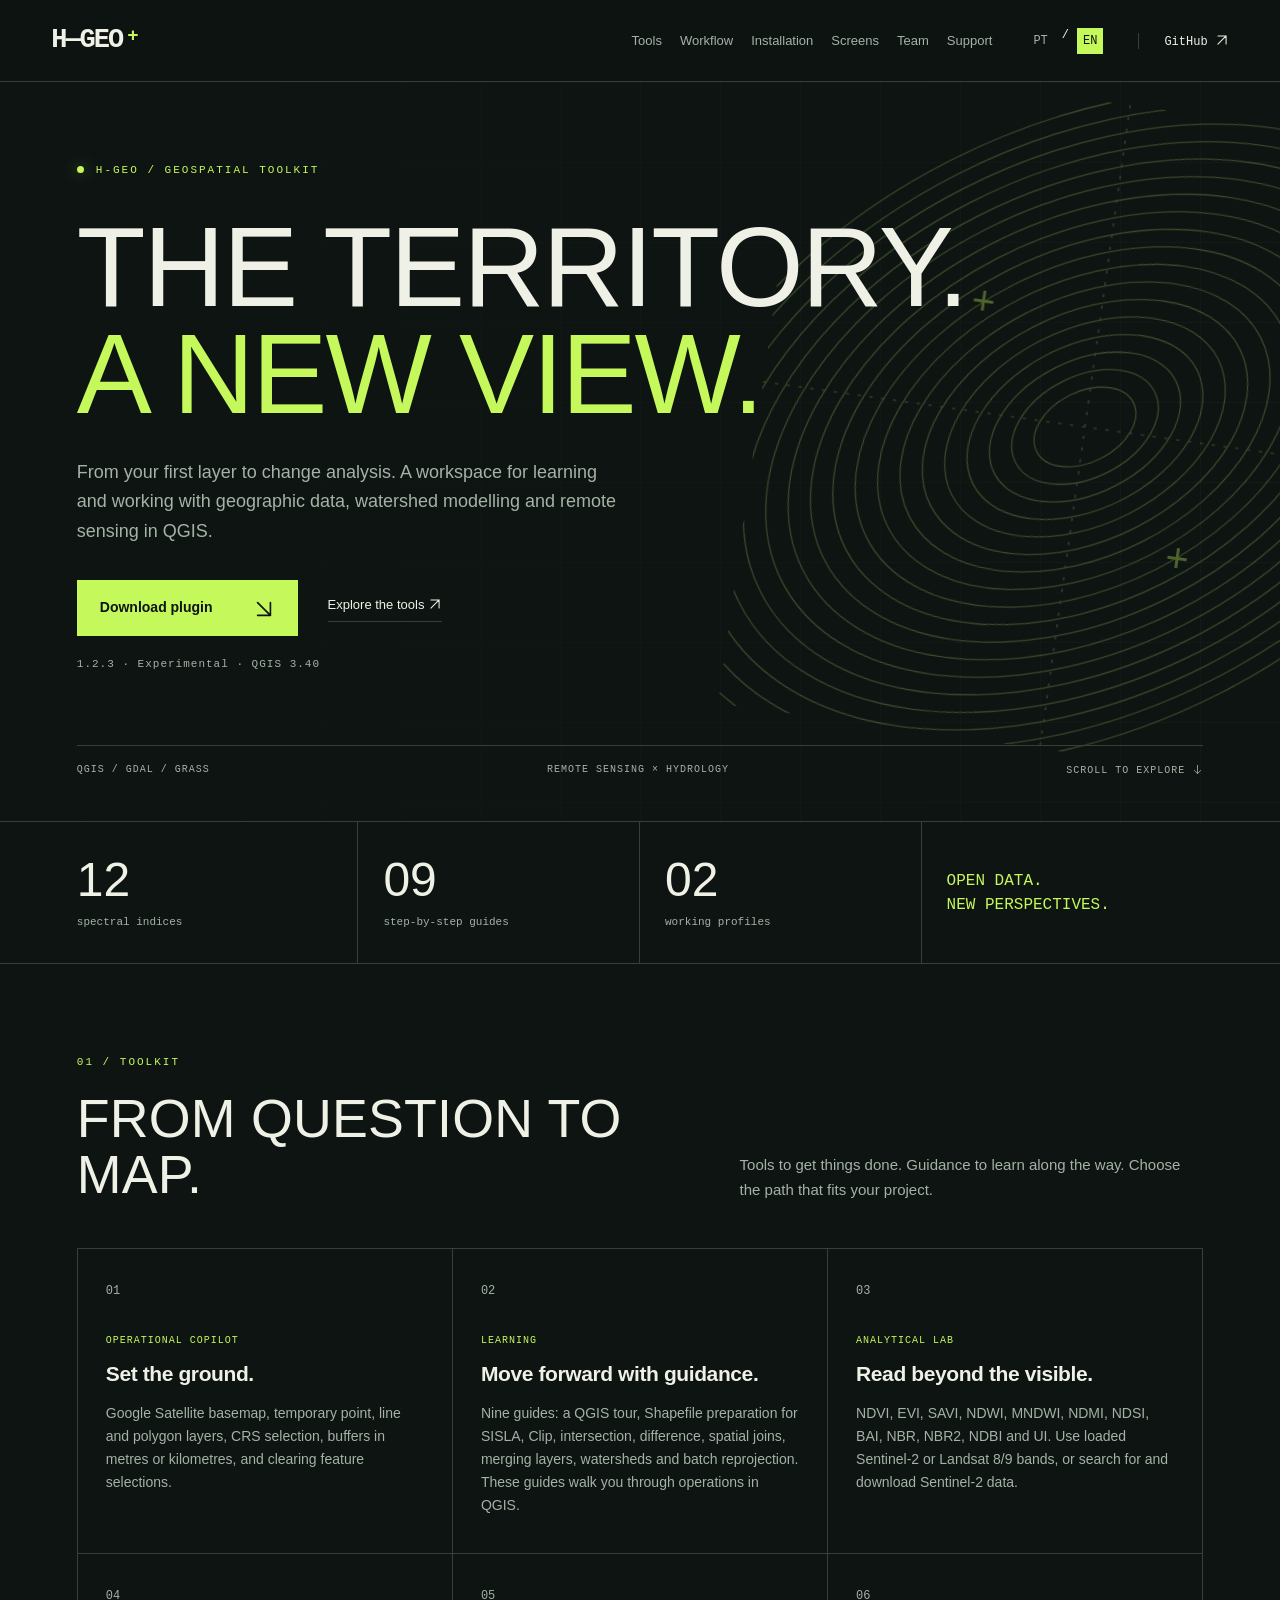
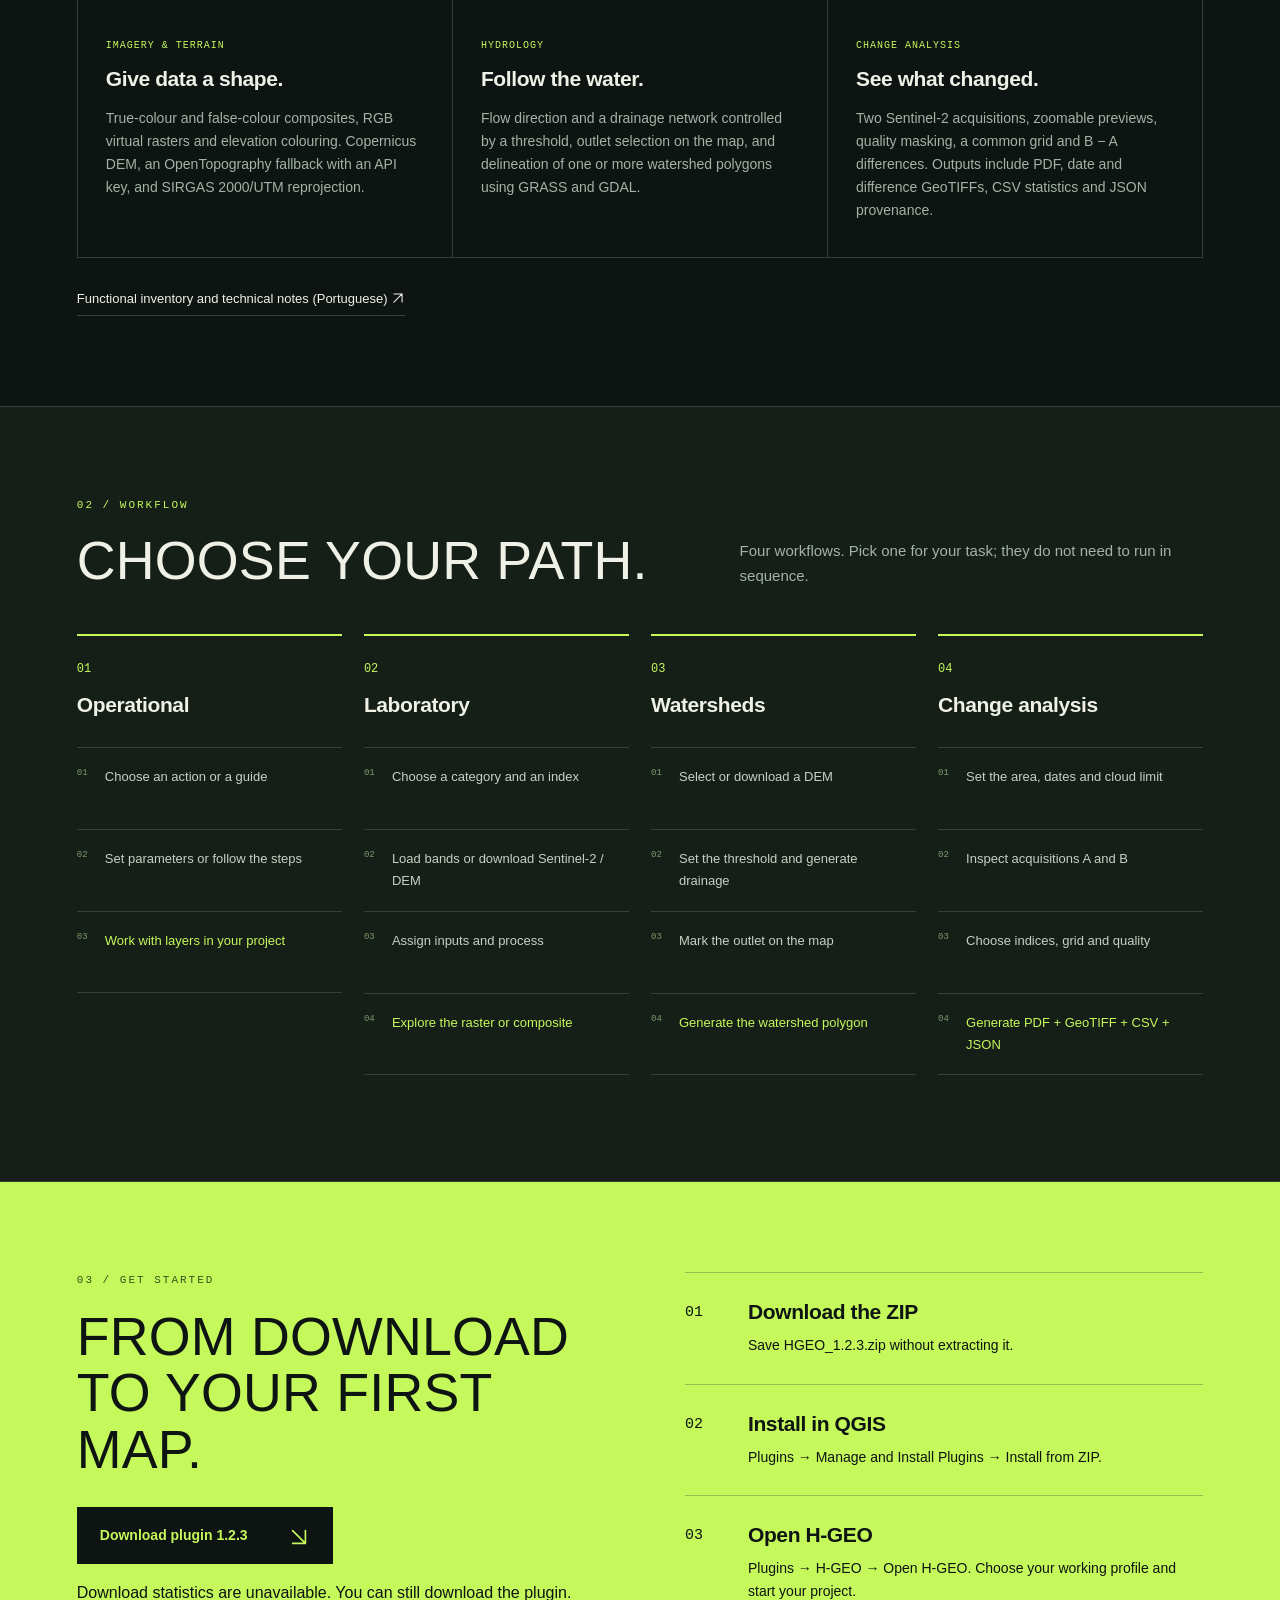
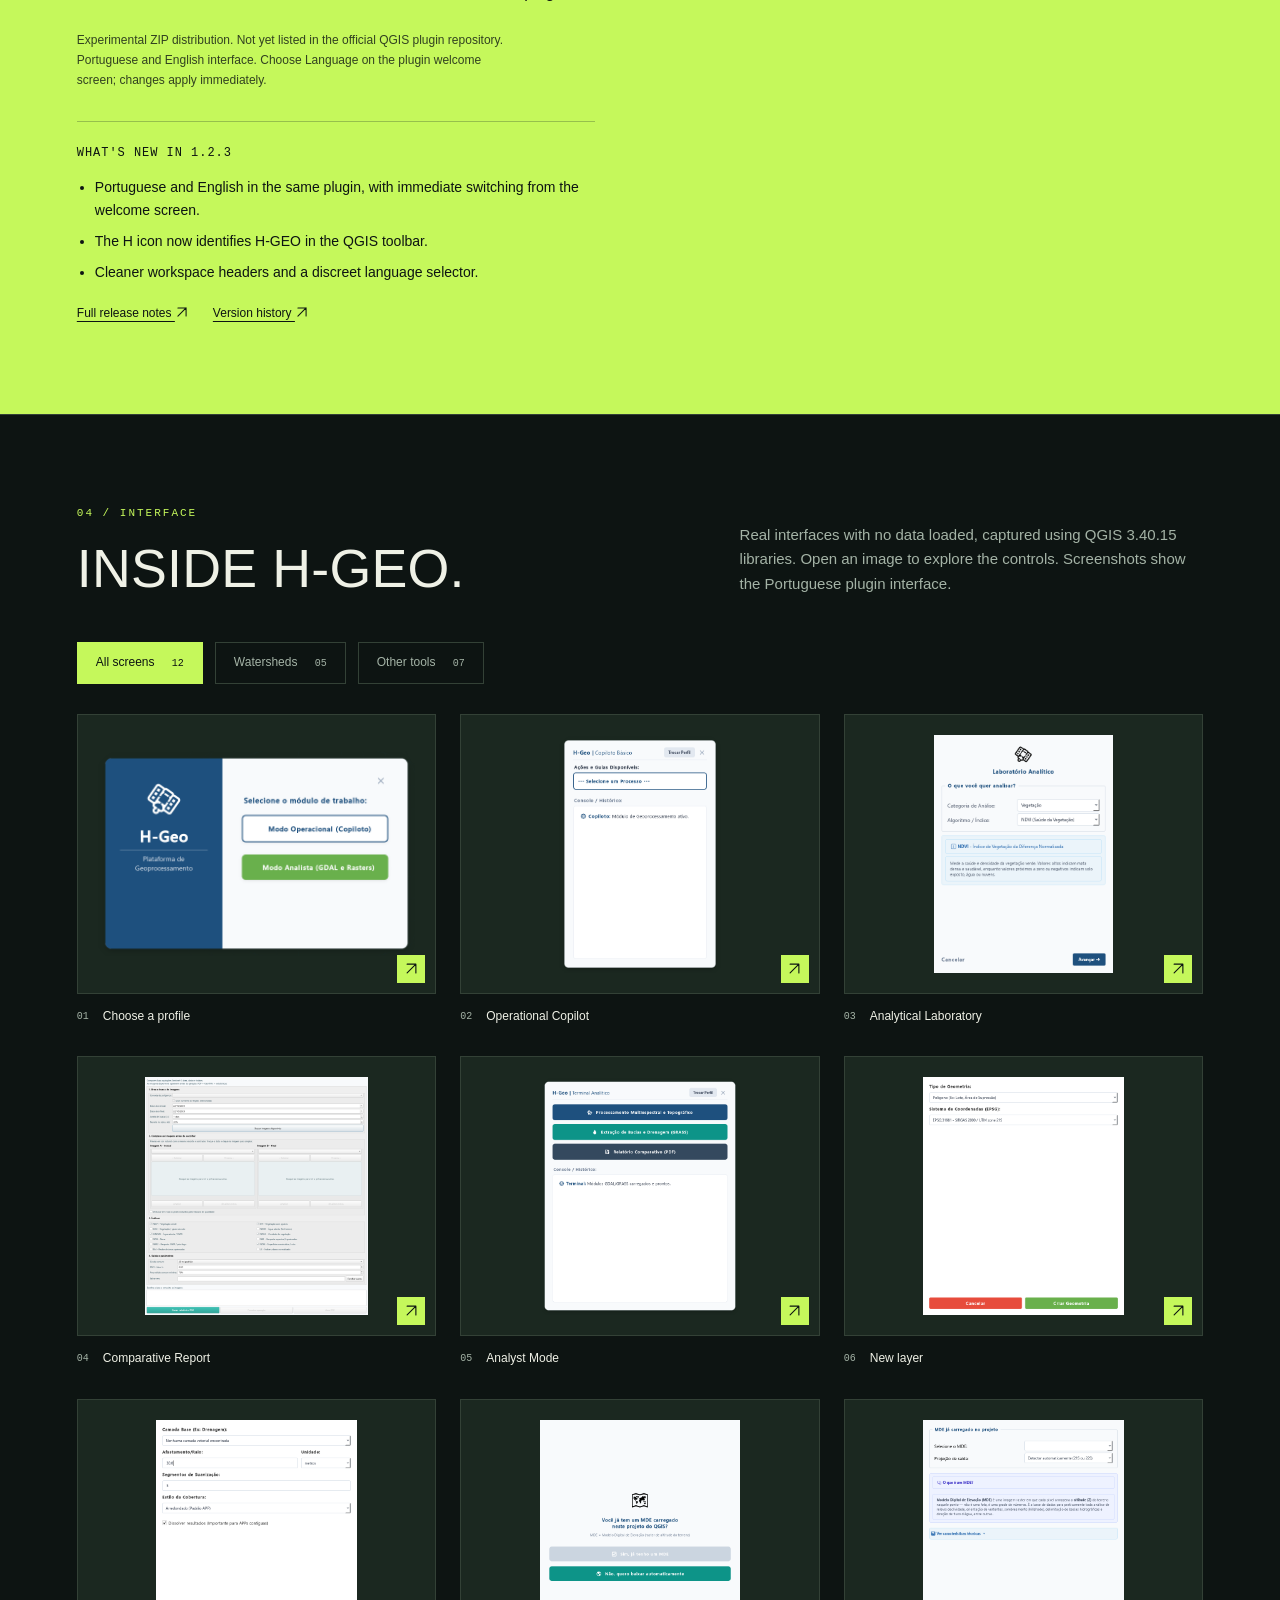
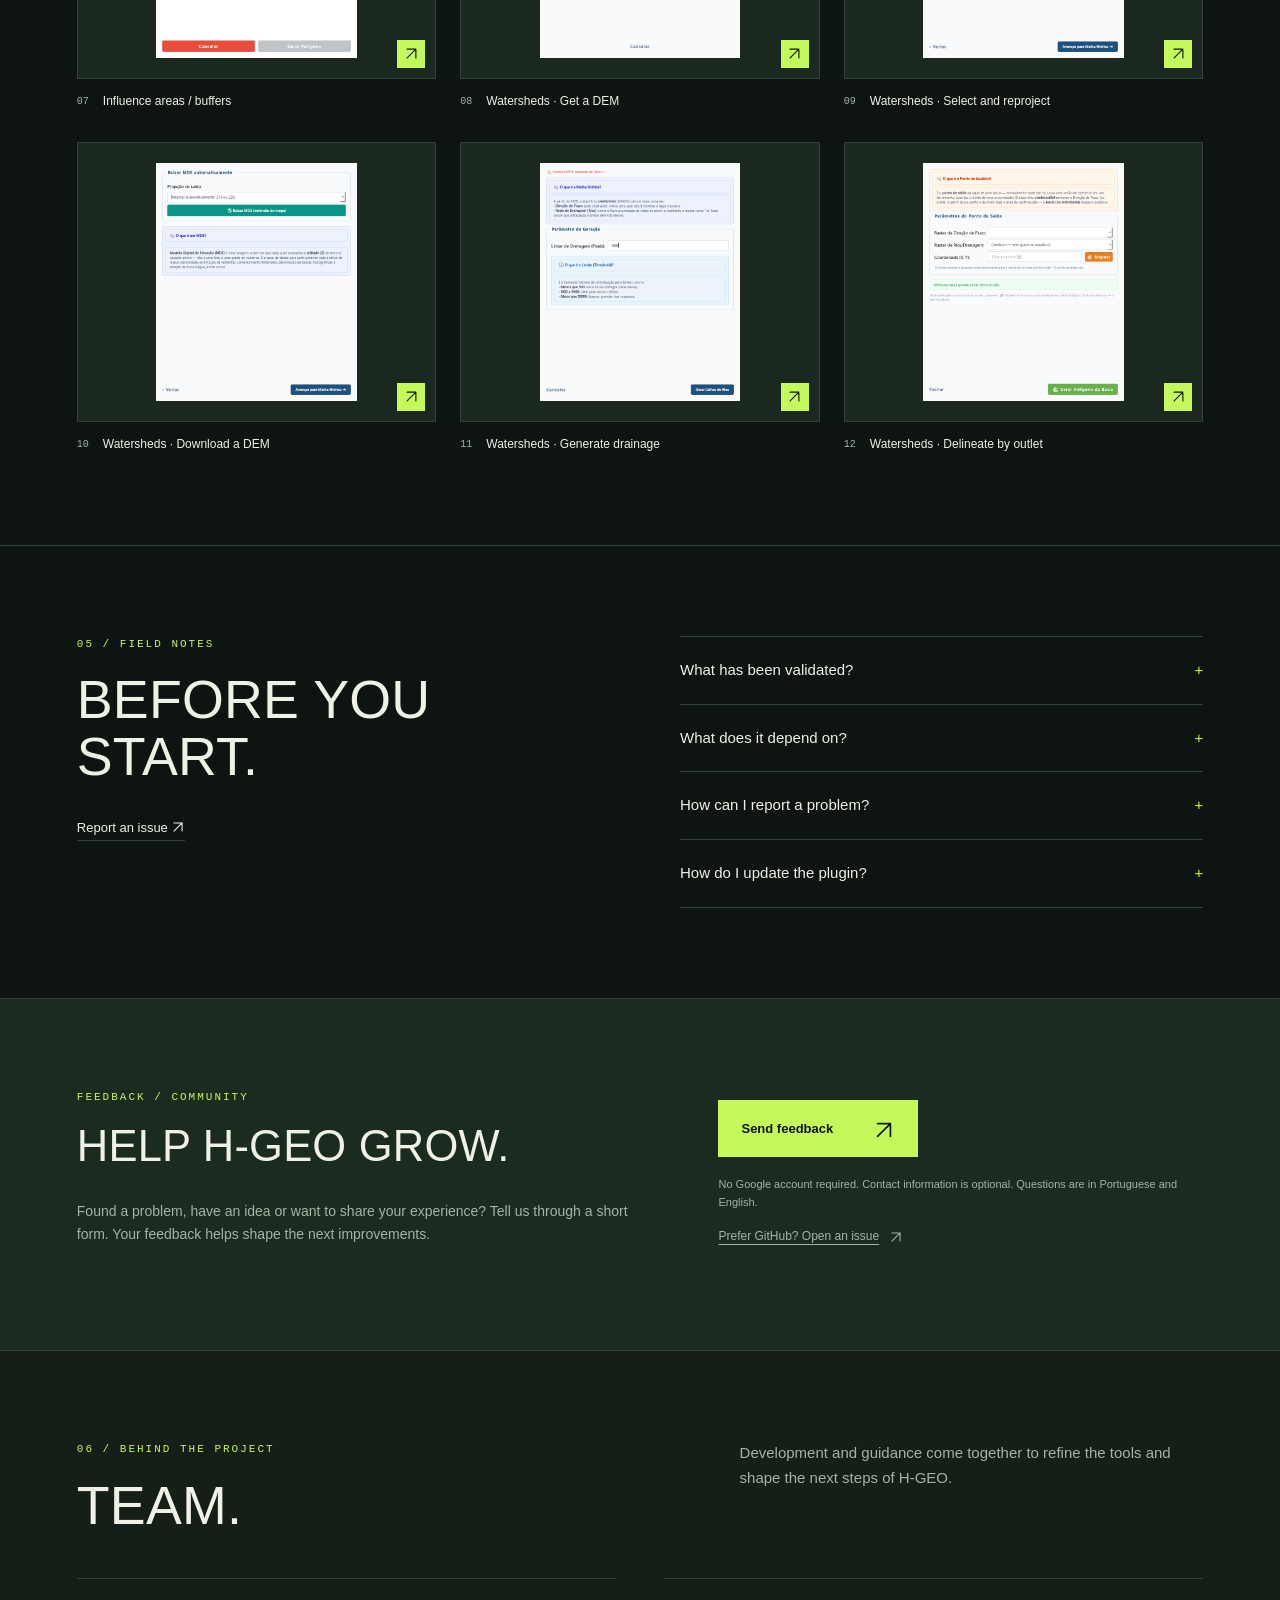
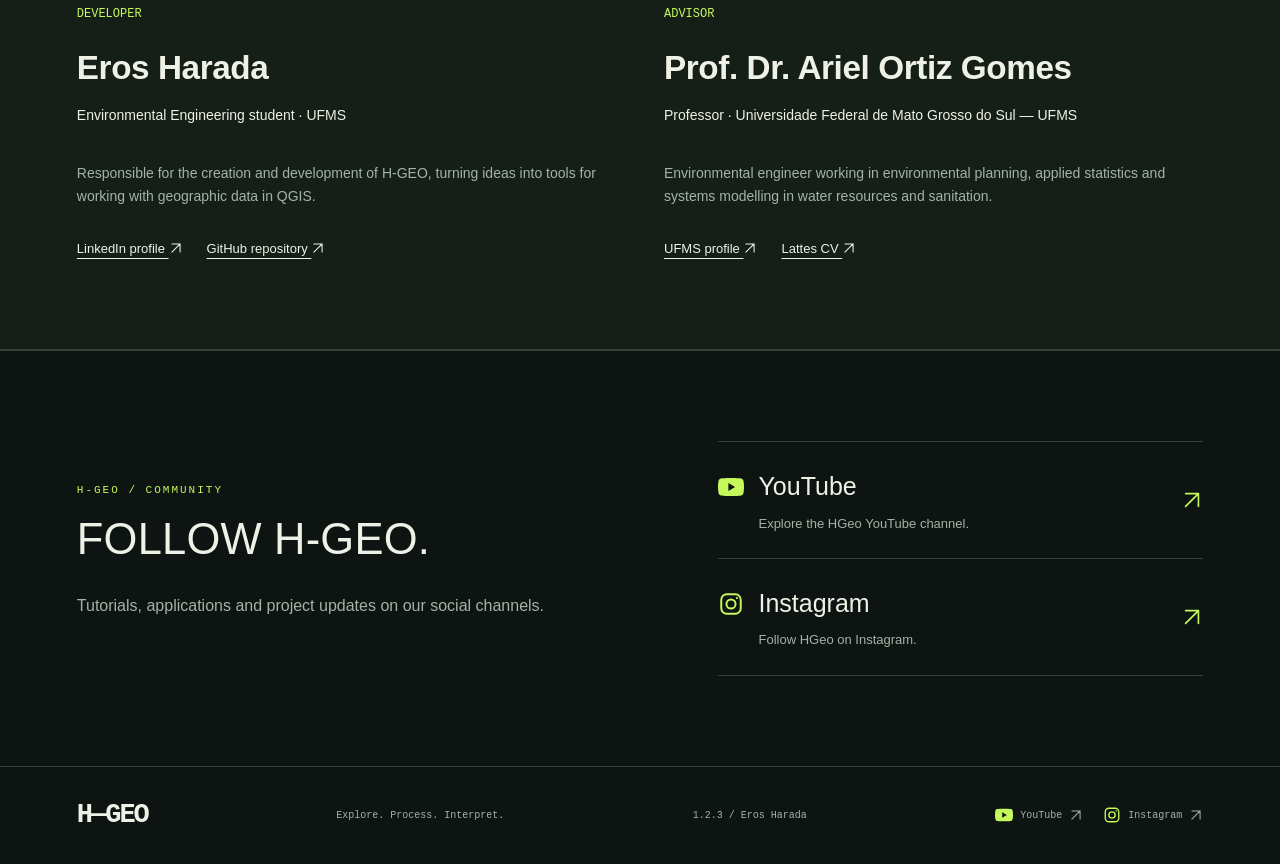
==== commit df2f268e: "Add YouTube and Instagram icons to social links" ====
--- a/en.html
+++ b/en.html
@@ -1,4 +1,4 @@
-<!doctype html><html lang="en"><head><meta charset="utf-8"><meta name="viewport" content="width=device-width,initial-scale=1"><meta name="description" content="From your first layer to change analysis. A workspace for learning and working with geographic data, watershed modelling and remote sensing in QGIS."><meta name="theme-color" content="#0d1412"><title>H-GEO — Geospatial work, beyond boundaries.</title><link rel="alternate" hreflang="pt-BR" href="https://hgeo-qgis.github.io/"><link rel="alternate" hreflang="en" href="https://hgeo-qgis.github.io/en.html"><link rel="stylesheet" href="site.css?v=7"><script src="site.js?v=5" defer></script><link rel="icon" type="image/svg+xml" href="favicon.svg?v=2"><link rel="icon" type="image/png" sizes="64x64" href="favicon.png?v=2"><link rel="apple-touch-icon" href="apple-touch-icon.png"></head><body>
+<!doctype html><html lang="en"><head><meta charset="utf-8"><meta name="viewport" content="width=device-width,initial-scale=1"><meta name="description" content="From your first layer to change analysis. A workspace for learning and working with geographic data, watershed modelling and remote sensing in QGIS."><meta name="theme-color" content="#0d1412"><title>H-GEO — Geospatial work, beyond boundaries.</title><link rel="alternate" hreflang="pt-BR" href="https://hgeo-qgis.github.io/"><link rel="alternate" hreflang="en" href="https://hgeo-qgis.github.io/en.html"><link rel="stylesheet" href="site.css?v=8"><script src="site.js?v=5" defer></script><link rel="icon" type="image/svg+xml" href="favicon.svg?v=2"><link rel="icon" type="image/png" sizes="64x64" href="favicon.png?v=2"><link rel="apple-touch-icon" href="apple-touch-icon.png"></head><body>
 <a class="skip" href="#inicio">Skip to content</a><header class="topbar"><a class="brand" href="#inicio">H—GEO<span>+</span></a><nav aria-label="Main navigation"><a href="#ferramentas">Tools</a><a href="#workflow">Workflow</a><a href="#instalacao">Installation</a><a href="#galeria">Screens</a><a href="#autor">Team</a><a href="#suporte">Support</a></nav><div class="language" aria-label="Language"><a href="index.html" >PT</a><span>/</span><a href="en.html" aria-current="page">EN</a></div><a class="top-git" href="https://github.com/haradaeros-hub/hgeo" aria-label="GitHub">GitHub <svg class="arrow-icon" viewBox="0 0 24 24" aria-hidden="true" focusable="false"><path d="M5 19 19 5M5 5h14v14"/></svg></a></header>
 <main><section class="hero" id="inicio"><div class="hero-grid" aria-hidden="true"></div><div class="hero-orbit" aria-hidden="true"><svg viewBox="0 0 600 600"><g fill="none" stroke="currentColor"><ellipse cx="300" cy="300" rx="50" ry="32.5" transform="rotate(-35 300 300)"/><ellipse cx="300" cy="300" rx="72" ry="46.800000000000004" transform="rotate(-35 300 300)"/><ellipse cx="300" cy="300" rx="94" ry="61.1" transform="rotate(-35 300 300)"/><ellipse cx="300" cy="300" rx="116" ry="75.4" transform="rotate(-35 300 300)"/><ellipse cx="300" cy="300" rx="138" ry="89.7" transform="rotate(-35 300 300)"/><ellipse cx="300" cy="300" rx="160" ry="104.0" transform="rotate(-35 300 300)"/><ellipse cx="300" cy="300" rx="182" ry="118.3" transform="rotate(-35 300 300)"/><ellipse cx="300" cy="300" rx="204" ry="132.6" transform="rotate(-35 300 300)"/><ellipse cx="300" cy="300" rx="226" ry="146.9" transform="rotate(-35 300 300)"/><ellipse cx="300" cy="300" rx="248" ry="161.20000000000002" transform="rotate(-35 300 300)"/><ellipse cx="300" cy="300" rx="270" ry="175.5" transform="rotate(-35 300 300)"/><ellipse cx="300" cy="300" rx="292" ry="189.8" transform="rotate(-35 300 300)"/><ellipse cx="300" cy="300" rx="314" ry="204.1" transform="rotate(-35 300 300)"/><ellipse cx="300" cy="300" rx="336" ry="218.4" transform="rotate(-35 300 300)"/><ellipse cx="300" cy="300" rx="358" ry="232.70000000000002" transform="rotate(-35 300 300)"/><ellipse cx="300" cy="300" rx="380" ry="247.0" transform="rotate(-35 300 300)"/><ellipse cx="300" cy="300" rx="402" ry="261.3" transform="rotate(-35 300 300)"/><ellipse cx="300" cy="300" rx="424" ry="275.6" transform="rotate(-35 300 300)"/></g><path d="M300 0V600M0 300H600" stroke="currentColor" stroke-dasharray="3 8"/></svg><span class="cross one">+</span><span class="cross two">+</span></div><div class="hero-body"><div class="eyebrow"><span class="signal"></span>H-GEO / GEOSPATIAL TOOLKIT</div><h1>THE TERRITORY.<br><em>A NEW VIEW.</em></h1><p class="hero-intro">From your first layer to change analysis. A workspace for learning and working with geographic data, watershed modelling and remote sensing in QGIS.</p><div class="hero-actions"><a class="button" href="https://github.com/haradaeros-hub/hgeo/releases/download/v1.2.3/HGEO_1.2.3.zip">Download plugin <span><svg class="arrow-icon" viewBox="0 0 24 24" aria-hidden="true" focusable="false"><path d="m5 5 14 14M5 19h14V5"/></svg></span></a><a class="text-link" href="#ferramentas">Explore the tools <svg class="arrow-icon" viewBox="0 0 24 24" aria-hidden="true" focusable="false"><path d="M5 19 19 5M5 5h14v14"/></svg></a></div><div class="release">1.2.3 · Experimental · QGIS 3.40</div></div><div class="hero-bottom"><span>QGIS / GDAL / GRASS</span><span>REMOTE SENSING × HYDROLOGY</span><span>SCROLL TO EXPLORE <svg class="arrow-icon" viewBox="0 0 24 24" aria-hidden="true" focusable="false"><path d="M12 3v18m-7-7 7 7 7-7"/></svg></span></div></section>
 <div class="metrics"><div><b>12</b><span>spectral indices</span></div><div><b>09</b><span>step-by-step guides</span></div><div><b>02</b><span>working profiles</span></div><div class="metric-label">OPEN DATA.<br>NEW PERSPECTIVES.</div></div>
@@ -26,4 +26,4 @@
 </article>
 </div>
 </section>
-<section class="section social-section" id="redes" aria-labelledby="social-title"><div><div class="eyebrow">H-GEO / COMMUNITY</div><h2 id="social-title">FOLLOW H-GEO.</h2><p>Tutorials, applications and project updates on our social channels.</p></div><nav class="social-links" aria-label="HGeo social channels"><a href="https://www.youtube.com/@hgeo-gis" target="_blank" rel="noopener noreferrer"><span><strong>YouTube</strong><small>Explore the HGeo YouTube channel.</small></span> <svg class="arrow-icon" viewBox="0 0 24 24" aria-hidden="true" focusable="false"><path d="M5 19 19 5M5 5h14v14"/></svg></a><a href="https://www.instagram.com/hgeo_gis/" target="_blank" rel="noopener noreferrer"><span><strong>Instagram</strong><small>Follow HGeo on Instagram.</small></span> <svg class="arrow-icon" viewBox="0 0 24 24" aria-hidden="true" focusable="false"><path d="M5 19 19 5M5 5h14v14"/></svg></a></nav></section></main><footer><a class="brand" href="#inicio">H—GEO</a><span>Explore. Process. Interpret.</span><span>1.2.3 / Eros Harada</span><nav class="footer-socials" aria-label="HGeo social channels"><a href="https://www.youtube.com/@hgeo-gis" target="_blank" rel="noopener noreferrer">YouTube <svg class="arrow-icon" viewBox="0 0 24 24" aria-hidden="true" focusable="false"><path d="M5 19 19 5M5 5h14v14"/></svg></a><a href="https://www.instagram.com/hgeo_gis/" target="_blank" rel="noopener noreferrer">Instagram <svg class="arrow-icon" viewBox="0 0 24 24" aria-hidden="true" focusable="false"><path d="M5 19 19 5M5 5h14v14"/></svg></a></nav></footer><dialog id="lightbox"><div class="lightbox-bar"><span id="image-caption"></span><button id="close-lightbox" aria-label="Close image">×</button></div><img id="large-image" alt=""></dialog></body></html>+<section class="section social-section" id="redes" aria-labelledby="social-title"><div><div class="eyebrow">H-GEO / COMMUNITY</div><h2 id="social-title">FOLLOW H-GEO.</h2><p>Tutorials, applications and project updates on our social channels.</p></div><nav class="social-links" aria-label="HGeo social channels"><a href="https://www.youtube.com/@hgeo-gis" target="_blank" rel="noopener noreferrer"><span><strong><svg class="social-icon" viewBox="0 0 24 24" aria-hidden="true" focusable="false"><path fill="currentColor" d="M23.5 6.2a3 3 0 0 0-2.1-2.1C19.5 3.6 12 3.6 12 3.6s-7.5 0-9.4.5A3 3 0 0 0 .5 6.2 31 31 0 0 0 0 12a31 31 0 0 0 .5 5.8 3 3 0 0 0 2.1 2.1c1.9.5 9.4.5 9.4.5s7.5 0 9.4-.5a3 3 0 0 0 2.1-2.1A31 31 0 0 0 24 12a31 31 0 0 0-.5-5.8ZM9.6 15.6V8.4L15.8 12Z"/></svg><span>YouTube</span></strong><small>Explore the HGeo YouTube channel.</small></span> <svg class="arrow-icon" viewBox="0 0 24 24" aria-hidden="true" focusable="false"><path d="M5 19 19 5M5 5h14v14"/></svg></a><a href="https://www.instagram.com/hgeo_gis/" target="_blank" rel="noopener noreferrer"><span><strong><svg class="social-icon" viewBox="0 0 24 24" aria-hidden="true" focusable="false" fill="none" stroke="currentColor" stroke-width="1.8"><rect x="3" y="3" width="18" height="18" rx="5"/><circle cx="12" cy="12" r="4.2"/><circle cx="17.5" cy="6.5" r="1" fill="currentColor" stroke="none"/></svg><span>Instagram</span></strong><small>Follow HGeo on Instagram.</small></span> <svg class="arrow-icon" viewBox="0 0 24 24" aria-hidden="true" focusable="false"><path d="M5 19 19 5M5 5h14v14"/></svg></a></nav></section></main><footer><a class="brand" href="#inicio">H—GEO</a><span>Explore. Process. Interpret.</span><span>1.2.3 / Eros Harada</span><nav class="footer-socials" aria-label="HGeo social channels"><a href="https://www.youtube.com/@hgeo-gis" target="_blank" rel="noopener noreferrer"><svg class="social-icon" viewBox="0 0 24 24" aria-hidden="true" focusable="false"><path fill="currentColor" d="M23.5 6.2a3 3 0 0 0-2.1-2.1C19.5 3.6 12 3.6 12 3.6s-7.5 0-9.4.5A3 3 0 0 0 .5 6.2 31 31 0 0 0 0 12a31 31 0 0 0 .5 5.8 3 3 0 0 0 2.1 2.1c1.9.5 9.4.5 9.4.5s7.5 0 9.4-.5a3 3 0 0 0 2.1-2.1A31 31 0 0 0 24 12a31 31 0 0 0-.5-5.8ZM9.6 15.6V8.4L15.8 12Z"/></svg><span>YouTube</span> <svg class="arrow-icon" viewBox="0 0 24 24" aria-hidden="true" focusable="false"><path d="M5 19 19 5M5 5h14v14"/></svg></a><a href="https://www.instagram.com/hgeo_gis/" target="_blank" rel="noopener noreferrer"><svg class="social-icon" viewBox="0 0 24 24" aria-hidden="true" focusable="false" fill="none" stroke="currentColor" stroke-width="1.8"><rect x="3" y="3" width="18" height="18" rx="5"/><circle cx="12" cy="12" r="4.2"/><circle cx="17.5" cy="6.5" r="1" fill="currentColor" stroke="none"/></svg><span>Instagram</span> <svg class="arrow-icon" viewBox="0 0 24 24" aria-hidden="true" focusable="false"><path d="M5 19 19 5M5 5h14v14"/></svg></a></nav></footer><dialog id="lightbox"><div class="lightbox-bar"><span id="image-caption"></span><button id="close-lightbox" aria-label="Close image">×</button></div><img id="large-image" alt=""></dialog></body></html>
--- a/site.css
+++ b/site.css
@@ -10,3 +10,5 @@
 .release-notes{margin-top:30px;padding-top:24px;border-top:1px solid #172b2545}.release-notes h3{font:12px var(--mono);letter-spacing:.08em;margin:0 0 16px}.release-notes ul{padding-left:18px;margin:0;max-width:540px}.release-notes li{font-size:14px;line-height:1.65;margin:8px 0}.release-notes-links{display:flex;flex-wrap:wrap;gap:12px 24px;margin-top:20px;font-size:12px}.release-notes a{text-underline-offset:4px}.release-notes a:focus-visible{outline:2px solid var(--bg);outline-offset:5px}.feedback-actions{min-width:0}.feedback-actions .button{max-width:100%;white-space:normal}.feedback-alternative{display:inline-flex;align-items:center;gap:10px;font-size:12px;color:var(--muted);text-underline-offset:4px}.feedback-alternative:hover{color:var(--lime)}.feedback-actions a:focus-visible{outline:2px solid var(--lime);outline-offset:5px}@media(max-width:680px){.release-notes{margin-top:24px;padding-top:20px}.release-notes-links{gap:12px 20px}.feedback-actions .button{font-size:12px}}
 
 .social-section{display:grid;grid-template-columns:1.2fr 1fr;gap:60px;align-items:center;border-top:1px solid var(--line)}.social-section h2{font-size:clamp(32px,3.4vw,52px)}.social-section p{color:var(--muted);max-width:540px}.social-links{display:grid}.social-links>a{display:flex;align-items:center;justify-content:space-between;gap:24px;padding:24px 0;border-bottom:1px solid var(--line);text-decoration:none}.social-links>a:first-child{border-top:1px solid var(--line)}.social-links strong{display:block;font-size:25px;font-weight:normal}.social-links small{display:block;margin-top:5px;color:var(--muted);font-size:13px}.social-links .arrow-icon{width:22px;height:22px;color:var(--lime)}.social-links>a:hover strong{color:var(--lime)}.footer-socials{display:flex;flex-wrap:wrap;gap:20px}.footer-socials a{display:inline-flex;align-items:center;gap:7px;text-decoration:none}.footer-socials a:hover{color:var(--lime)}@media(max-width:680px){.social-section{grid-template-columns:1fr;gap:24px}.social-links>a{padding:20px 0}.footer-socials{flex-basis:100%;font-size:12px}}
+
+.social-icon{display:inline-block;width:26px;height:26px;flex-shrink:0;color:var(--lime);vertical-align:middle}.social-links strong{display:flex;align-items:center;gap:14px}.footer-socials .social-icon{width:18px;height:18px}.social-links small{padding-left:40px}@media(max-width:400px){.social-links small{padding-left:0;margin-top:10px}}
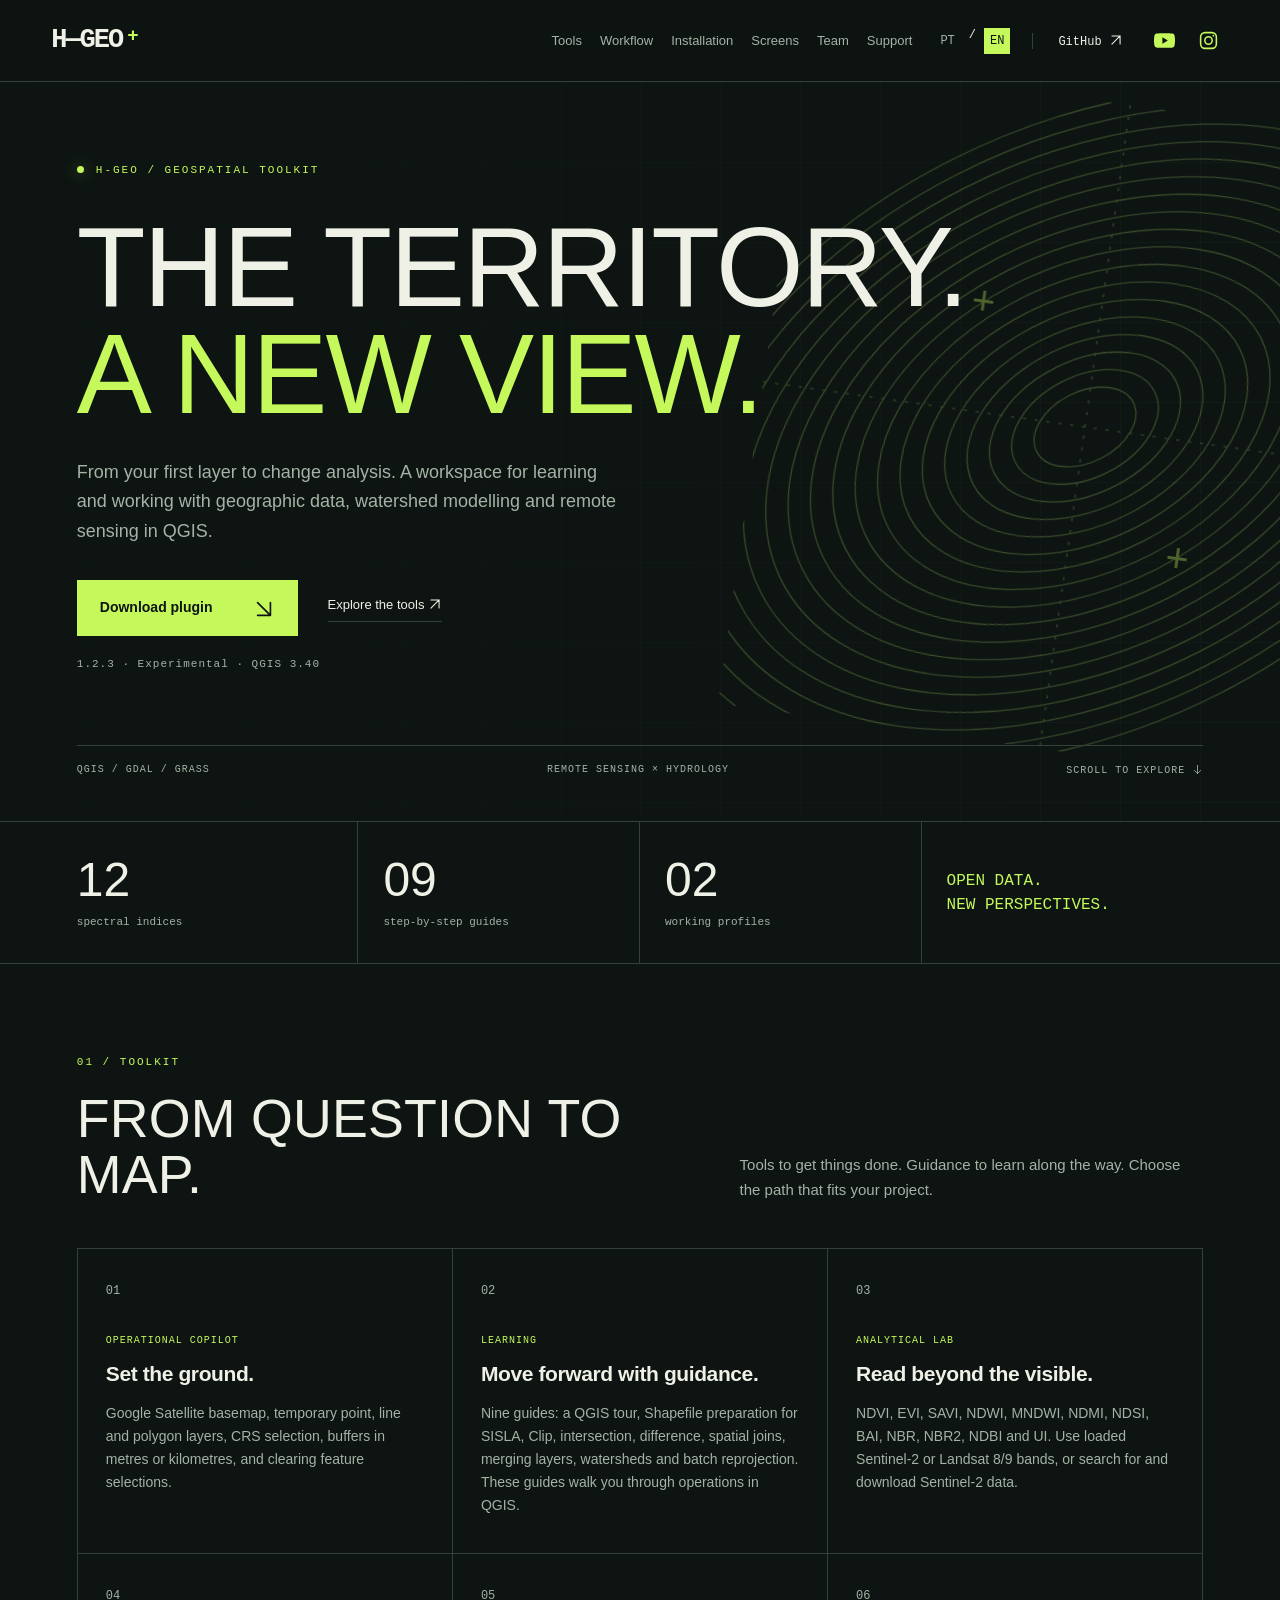
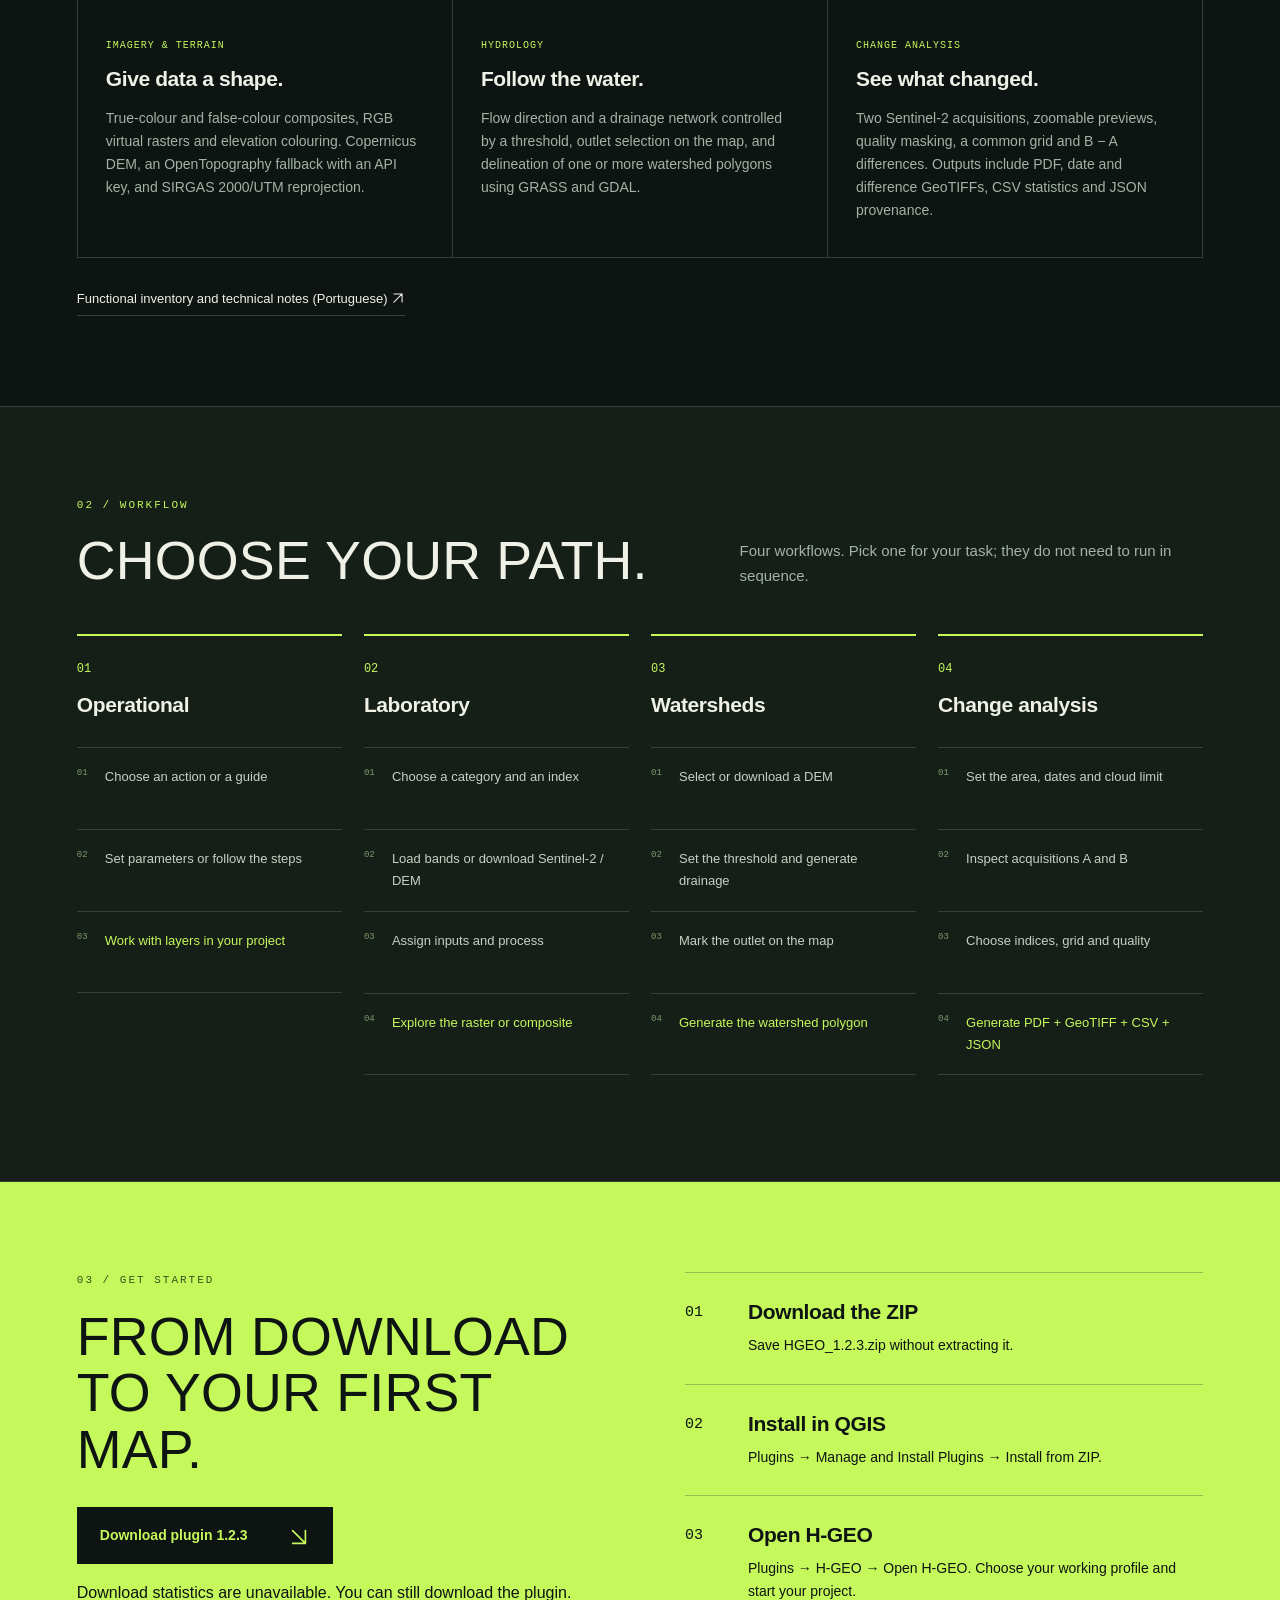
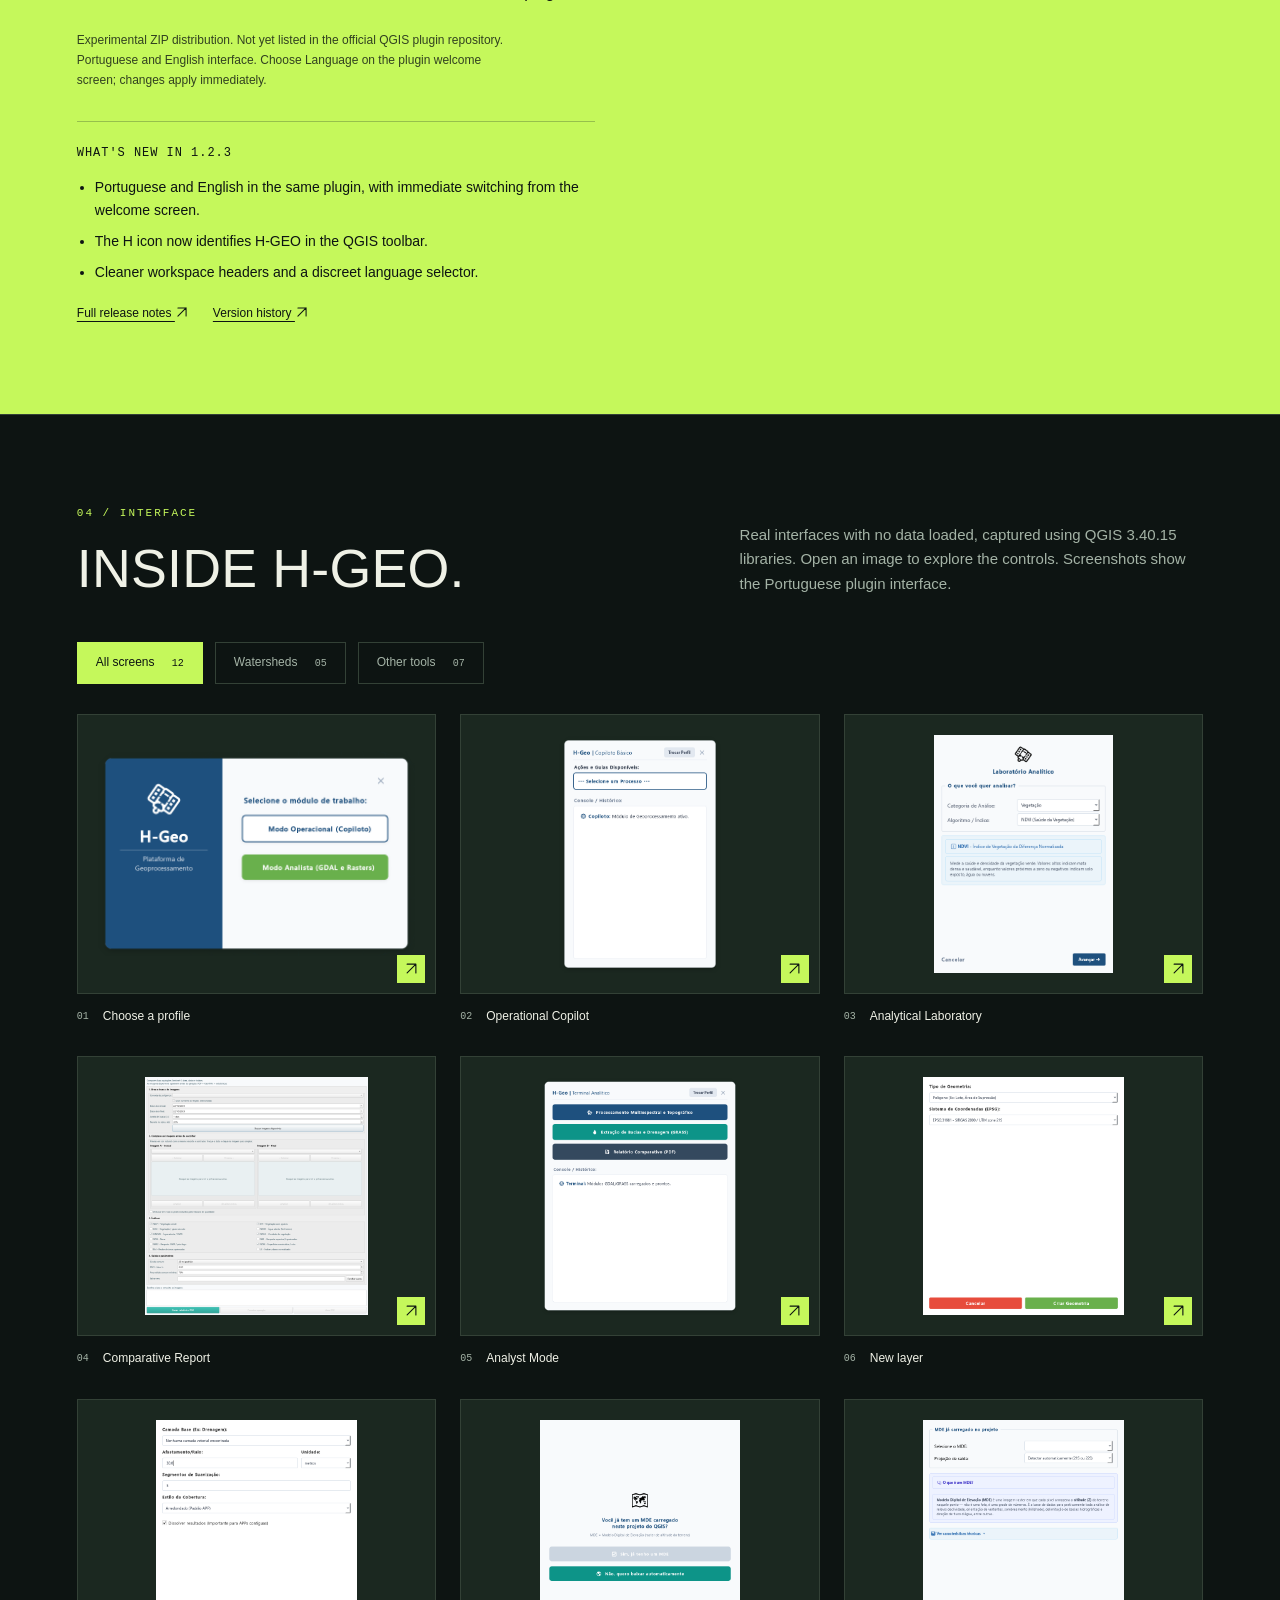
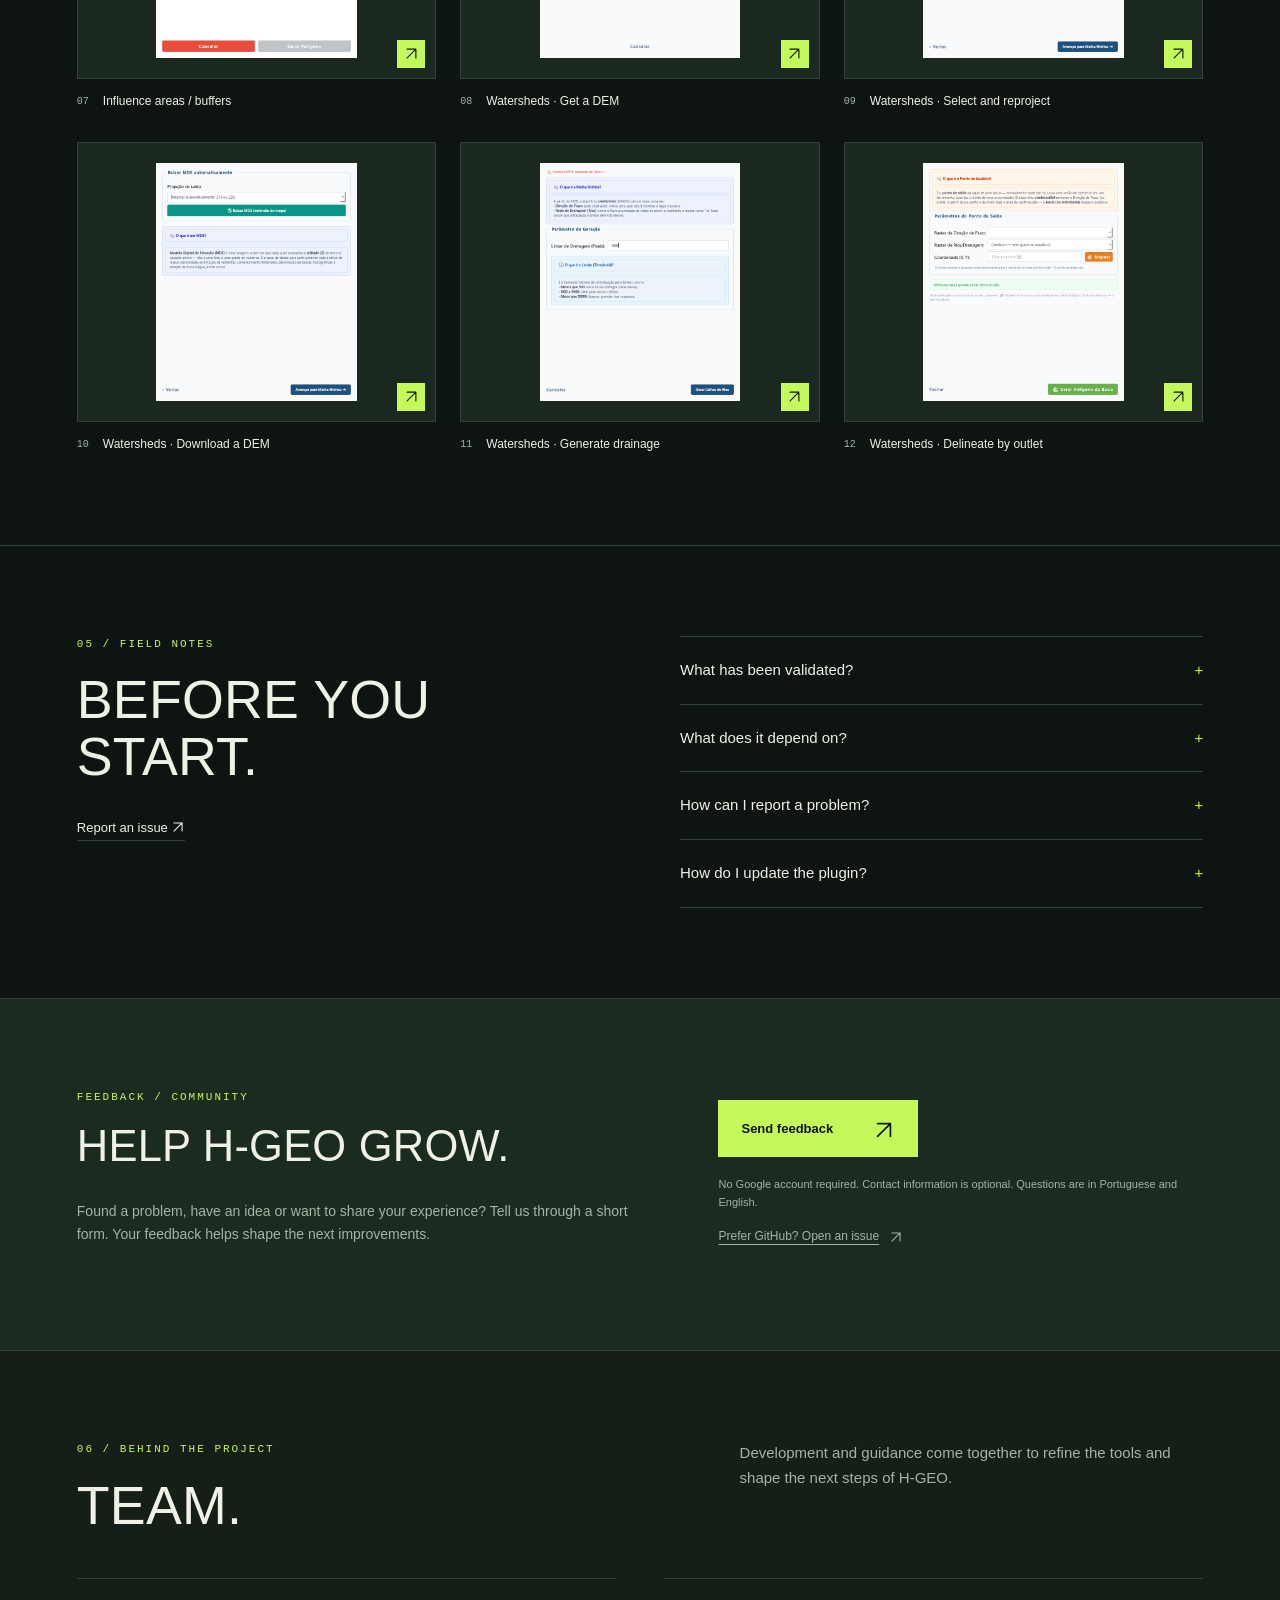
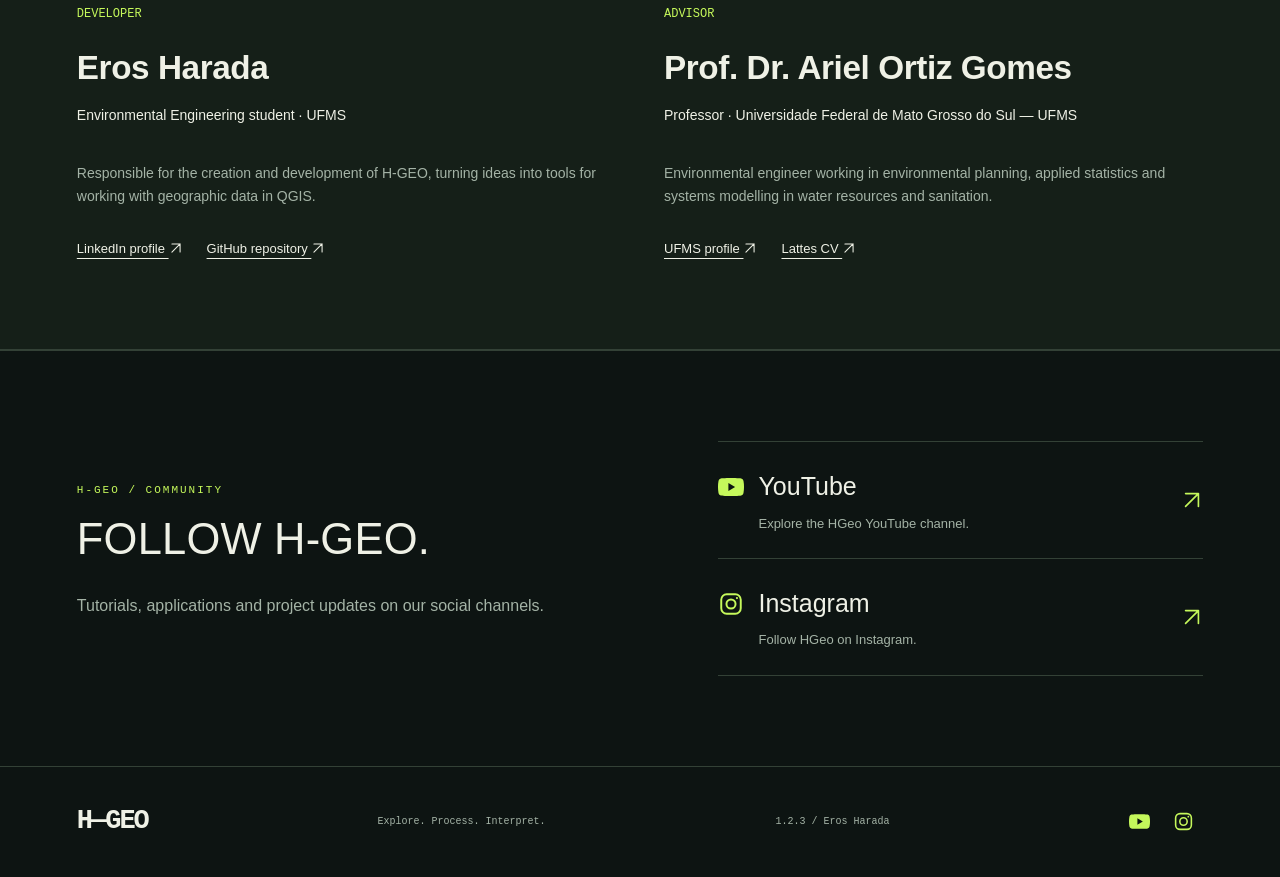
==== commit 276e55b8: "Show social icons in header and simplify footer links" ====
--- a/en.html
+++ b/en.html
@@ -1,5 +1,5 @@
-<!doctype html><html lang="en"><head><meta charset="utf-8"><meta name="viewport" content="width=device-width,initial-scale=1"><meta name="description" content="From your first layer to change analysis. A workspace for learning and working with geographic data, watershed modelling and remote sensing in QGIS."><meta name="theme-color" content="#0d1412"><title>H-GEO — Geospatial work, beyond boundaries.</title><link rel="alternate" hreflang="pt-BR" href="https://hgeo-qgis.github.io/"><link rel="alternate" hreflang="en" href="https://hgeo-qgis.github.io/en.html"><link rel="stylesheet" href="site.css?v=8"><script src="site.js?v=5" defer></script><link rel="icon" type="image/svg+xml" href="favicon.svg?v=2"><link rel="icon" type="image/png" sizes="64x64" href="favicon.png?v=2"><link rel="apple-touch-icon" href="apple-touch-icon.png"></head><body>
-<a class="skip" href="#inicio">Skip to content</a><header class="topbar"><a class="brand" href="#inicio">H—GEO<span>+</span></a><nav aria-label="Main navigation"><a href="#ferramentas">Tools</a><a href="#workflow">Workflow</a><a href="#instalacao">Installation</a><a href="#galeria">Screens</a><a href="#autor">Team</a><a href="#suporte">Support</a></nav><div class="language" aria-label="Language"><a href="index.html" >PT</a><span>/</span><a href="en.html" aria-current="page">EN</a></div><a class="top-git" href="https://github.com/haradaeros-hub/hgeo" aria-label="GitHub">GitHub <svg class="arrow-icon" viewBox="0 0 24 24" aria-hidden="true" focusable="false"><path d="M5 19 19 5M5 5h14v14"/></svg></a></header>
+<!doctype html><html lang="en"><head><meta charset="utf-8"><meta name="viewport" content="width=device-width,initial-scale=1"><meta name="description" content="From your first layer to change analysis. A workspace for learning and working with geographic data, watershed modelling and remote sensing in QGIS."><meta name="theme-color" content="#0d1412"><title>H-GEO — Geospatial work, beyond boundaries.</title><link rel="alternate" hreflang="pt-BR" href="https://hgeo-qgis.github.io/"><link rel="alternate" hreflang="en" href="https://hgeo-qgis.github.io/en.html"><link rel="stylesheet" href="site.css?v=9"><script src="site.js?v=5" defer></script><link rel="icon" type="image/svg+xml" href="favicon.svg?v=2"><link rel="icon" type="image/png" sizes="64x64" href="favicon.png?v=2"><link rel="apple-touch-icon" href="apple-touch-icon.png"></head><body>
+<a class="skip" href="#inicio">Skip to content</a><header class="topbar"><a class="brand" href="#inicio">H—GEO<span>+</span></a><nav aria-label="Main navigation"><a href="#ferramentas">Tools</a><a href="#workflow">Workflow</a><a href="#instalacao">Installation</a><a href="#galeria">Screens</a><a href="#autor">Team</a><a href="#suporte">Support</a></nav><div class="language" aria-label="Language"><a href="index.html" >PT</a><span>/</span><a href="en.html" aria-current="page">EN</a></div><a class="top-git" href="https://github.com/haradaeros-hub/hgeo" aria-label="GitHub">GitHub <svg class="arrow-icon" viewBox="0 0 24 24" aria-hidden="true" focusable="false"><path d="M5 19 19 5M5 5h14v14"/></svg></a><div class="header-socials" role="group" aria-label="HGeo social channels"><a href="https://www.youtube.com/@hgeo-gis" target="_blank" rel="noopener noreferrer" aria-label="YouTube for HGeo (opens in a new tab)" title="YouTube"><svg class="social-icon" viewBox="0 0 24 24" aria-hidden="true" focusable="false"><path fill="currentColor" d="M23.5 6.2a3 3 0 0 0-2.1-2.1C19.5 3.6 12 3.6 12 3.6s-7.5 0-9.4.5A3 3 0 0 0 .5 6.2 31 31 0 0 0 0 12a31 31 0 0 0 .5 5.8 3 3 0 0 0 2.1 2.1c1.9.5 9.4.5 9.4.5s7.5 0 9.4-.5a3 3 0 0 0 2.1-2.1A31 31 0 0 0 24 12a31 31 0 0 0-.5-5.8ZM9.6 15.6V8.4L15.8 12Z"/></svg></a><a href="https://www.instagram.com/hgeo_gis/" target="_blank" rel="noopener noreferrer" aria-label="Instagram for HGeo (opens in a new tab)" title="Instagram"><svg class="social-icon" viewBox="0 0 24 24" aria-hidden="true" focusable="false" fill="none" stroke="currentColor" stroke-width="1.8"><rect x="3" y="3" width="18" height="18" rx="5"/><circle cx="12" cy="12" r="4.2"/><circle cx="17.5" cy="6.5" r="1" fill="currentColor" stroke="none"/></svg></a></div></header>
 <main><section class="hero" id="inicio"><div class="hero-grid" aria-hidden="true"></div><div class="hero-orbit" aria-hidden="true"><svg viewBox="0 0 600 600"><g fill="none" stroke="currentColor"><ellipse cx="300" cy="300" rx="50" ry="32.5" transform="rotate(-35 300 300)"/><ellipse cx="300" cy="300" rx="72" ry="46.800000000000004" transform="rotate(-35 300 300)"/><ellipse cx="300" cy="300" rx="94" ry="61.1" transform="rotate(-35 300 300)"/><ellipse cx="300" cy="300" rx="116" ry="75.4" transform="rotate(-35 300 300)"/><ellipse cx="300" cy="300" rx="138" ry="89.7" transform="rotate(-35 300 300)"/><ellipse cx="300" cy="300" rx="160" ry="104.0" transform="rotate(-35 300 300)"/><ellipse cx="300" cy="300" rx="182" ry="118.3" transform="rotate(-35 300 300)"/><ellipse cx="300" cy="300" rx="204" ry="132.6" transform="rotate(-35 300 300)"/><ellipse cx="300" cy="300" rx="226" ry="146.9" transform="rotate(-35 300 300)"/><ellipse cx="300" cy="300" rx="248" ry="161.20000000000002" transform="rotate(-35 300 300)"/><ellipse cx="300" cy="300" rx="270" ry="175.5" transform="rotate(-35 300 300)"/><ellipse cx="300" cy="300" rx="292" ry="189.8" transform="rotate(-35 300 300)"/><ellipse cx="300" cy="300" rx="314" ry="204.1" transform="rotate(-35 300 300)"/><ellipse cx="300" cy="300" rx="336" ry="218.4" transform="rotate(-35 300 300)"/><ellipse cx="300" cy="300" rx="358" ry="232.70000000000002" transform="rotate(-35 300 300)"/><ellipse cx="300" cy="300" rx="380" ry="247.0" transform="rotate(-35 300 300)"/><ellipse cx="300" cy="300" rx="402" ry="261.3" transform="rotate(-35 300 300)"/><ellipse cx="300" cy="300" rx="424" ry="275.6" transform="rotate(-35 300 300)"/></g><path d="M300 0V600M0 300H600" stroke="currentColor" stroke-dasharray="3 8"/></svg><span class="cross one">+</span><span class="cross two">+</span></div><div class="hero-body"><div class="eyebrow"><span class="signal"></span>H-GEO / GEOSPATIAL TOOLKIT</div><h1>THE TERRITORY.<br><em>A NEW VIEW.</em></h1><p class="hero-intro">From your first layer to change analysis. A workspace for learning and working with geographic data, watershed modelling and remote sensing in QGIS.</p><div class="hero-actions"><a class="button" href="https://github.com/haradaeros-hub/hgeo/releases/download/v1.2.3/HGEO_1.2.3.zip">Download plugin <span><svg class="arrow-icon" viewBox="0 0 24 24" aria-hidden="true" focusable="false"><path d="m5 5 14 14M5 19h14V5"/></svg></span></a><a class="text-link" href="#ferramentas">Explore the tools <svg class="arrow-icon" viewBox="0 0 24 24" aria-hidden="true" focusable="false"><path d="M5 19 19 5M5 5h14v14"/></svg></a></div><div class="release">1.2.3 · Experimental · QGIS 3.40</div></div><div class="hero-bottom"><span>QGIS / GDAL / GRASS</span><span>REMOTE SENSING × HYDROLOGY</span><span>SCROLL TO EXPLORE <svg class="arrow-icon" viewBox="0 0 24 24" aria-hidden="true" focusable="false"><path d="M12 3v18m-7-7 7 7 7-7"/></svg></span></div></section>
 <div class="metrics"><div><b>12</b><span>spectral indices</span></div><div><b>09</b><span>step-by-step guides</span></div><div><b>02</b><span>working profiles</span></div><div class="metric-label">OPEN DATA.<br>NEW PERSPECTIVES.</div></div>
 <section class="section" id="ferramentas"><div class="section-head"><div><div class="eyebrow">01 / TOOLKIT</div><h2>FROM QUESTION TO MAP.</h2></div><p>Tools to get things done. Guidance to learn along the way. Choose the path that fits your project.</p></div><div class="tool-grid"><article class="tool-card"><span class="card-no">01</span><div class="eyebrow">OPERATIONAL COPILOT</div><h3>Set the ground.</h3><p>Google Satellite basemap, temporary point, line and polygon layers, CRS selection, buffers in metres or kilometres, and clearing feature selections.</p></article><article class="tool-card"><span class="card-no">02</span><div class="eyebrow">LEARNING</div><h3>Move forward with guidance.</h3><p>Nine guides: a QGIS tour, Shapefile preparation for SISLA, Clip, intersection, difference, spatial joins, merging layers, watersheds and batch reprojection. These guides walk you through operations in QGIS.</p></article><article class="tool-card"><span class="card-no">03</span><div class="eyebrow">ANALYTICAL LAB</div><h3>Read beyond the visible.</h3><p>NDVI, EVI, SAVI, NDWI, MNDWI, NDMI, NDSI, BAI, NBR, NBR2, NDBI and UI. Use loaded Sentinel-2 or Landsat 8/9 bands, or search for and download Sentinel-2 data.</p></article><article class="tool-card"><span class="card-no">04</span><div class="eyebrow">IMAGERY & TERRAIN</div><h3>Give data a shape.</h3><p>True-colour and false-colour composites, RGB virtual rasters and elevation colouring. Copernicus DEM, an OpenTopography fallback with an API key, and SIRGAS 2000/UTM reprojection.</p></article><article class="tool-card"><span class="card-no">05</span><div class="eyebrow">HYDROLOGY</div><h3>Follow the water.</h3><p>Flow direction and a drainage network controlled by a threshold, outlet selection on the map, and delineation of one or more watershed polygons using GRASS and GDAL.</p></article><article class="tool-card"><span class="card-no">06</span><div class="eyebrow">CHANGE ANALYSIS</div><h3>See what changed.</h3><p>Two Sentinel-2 acquisitions, zoomable previews, quality masking, a common grid and B − A differences. Outputs include PDF, date and difference GeoTIFFs, CSV statistics and JSON provenance.</p></article></div><a class="text-link inventory" href="https://github.com/haradaeros-hub/hgeo/blob/main/ESCOPO_HGEO.md">Functional inventory and technical notes (Portuguese) <svg class="arrow-icon" viewBox="0 0 24 24" aria-hidden="true" focusable="false"><path d="M5 19 19 5M5 5h14v14"/></svg></a></section>
@@ -26,4 +26,4 @@
 </article>
 </div>
 </section>
-<section class="section social-section" id="redes" aria-labelledby="social-title"><div><div class="eyebrow">H-GEO / COMMUNITY</div><h2 id="social-title">FOLLOW H-GEO.</h2><p>Tutorials, applications and project updates on our social channels.</p></div><nav class="social-links" aria-label="HGeo social channels"><a href="https://www.youtube.com/@hgeo-gis" target="_blank" rel="noopener noreferrer"><span><strong><svg class="social-icon" viewBox="0 0 24 24" aria-hidden="true" focusable="false"><path fill="currentColor" d="M23.5 6.2a3 3 0 0 0-2.1-2.1C19.5 3.6 12 3.6 12 3.6s-7.5 0-9.4.5A3 3 0 0 0 .5 6.2 31 31 0 0 0 0 12a31 31 0 0 0 .5 5.8 3 3 0 0 0 2.1 2.1c1.9.5 9.4.5 9.4.5s7.5 0 9.4-.5a3 3 0 0 0 2.1-2.1A31 31 0 0 0 24 12a31 31 0 0 0-.5-5.8ZM9.6 15.6V8.4L15.8 12Z"/></svg><span>YouTube</span></strong><small>Explore the HGeo YouTube channel.</small></span> <svg class="arrow-icon" viewBox="0 0 24 24" aria-hidden="true" focusable="false"><path d="M5 19 19 5M5 5h14v14"/></svg></a><a href="https://www.instagram.com/hgeo_gis/" target="_blank" rel="noopener noreferrer"><span><strong><svg class="social-icon" viewBox="0 0 24 24" aria-hidden="true" focusable="false" fill="none" stroke="currentColor" stroke-width="1.8"><rect x="3" y="3" width="18" height="18" rx="5"/><circle cx="12" cy="12" r="4.2"/><circle cx="17.5" cy="6.5" r="1" fill="currentColor" stroke="none"/></svg><span>Instagram</span></strong><small>Follow HGeo on Instagram.</small></span> <svg class="arrow-icon" viewBox="0 0 24 24" aria-hidden="true" focusable="false"><path d="M5 19 19 5M5 5h14v14"/></svg></a></nav></section></main><footer><a class="brand" href="#inicio">H—GEO</a><span>Explore. Process. Interpret.</span><span>1.2.3 / Eros Harada</span><nav class="footer-socials" aria-label="HGeo social channels"><a href="https://www.youtube.com/@hgeo-gis" target="_blank" rel="noopener noreferrer"><svg class="social-icon" viewBox="0 0 24 24" aria-hidden="true" focusable="false"><path fill="currentColor" d="M23.5 6.2a3 3 0 0 0-2.1-2.1C19.5 3.6 12 3.6 12 3.6s-7.5 0-9.4.5A3 3 0 0 0 .5 6.2 31 31 0 0 0 0 12a31 31 0 0 0 .5 5.8 3 3 0 0 0 2.1 2.1c1.9.5 9.4.5 9.4.5s7.5 0 9.4-.5a3 3 0 0 0 2.1-2.1A31 31 0 0 0 24 12a31 31 0 0 0-.5-5.8ZM9.6 15.6V8.4L15.8 12Z"/></svg><span>YouTube</span> <svg class="arrow-icon" viewBox="0 0 24 24" aria-hidden="true" focusable="false"><path d="M5 19 19 5M5 5h14v14"/></svg></a><a href="https://www.instagram.com/hgeo_gis/" target="_blank" rel="noopener noreferrer"><svg class="social-icon" viewBox="0 0 24 24" aria-hidden="true" focusable="false" fill="none" stroke="currentColor" stroke-width="1.8"><rect x="3" y="3" width="18" height="18" rx="5"/><circle cx="12" cy="12" r="4.2"/><circle cx="17.5" cy="6.5" r="1" fill="currentColor" stroke="none"/></svg><span>Instagram</span> <svg class="arrow-icon" viewBox="0 0 24 24" aria-hidden="true" focusable="false"><path d="M5 19 19 5M5 5h14v14"/></svg></a></nav></footer><dialog id="lightbox"><div class="lightbox-bar"><span id="image-caption"></span><button id="close-lightbox" aria-label="Close image">×</button></div><img id="large-image" alt=""></dialog></body></html>+<section class="section social-section" id="redes" aria-labelledby="social-title"><div><div class="eyebrow">H-GEO / COMMUNITY</div><h2 id="social-title">FOLLOW H-GEO.</h2><p>Tutorials, applications and project updates on our social channels.</p></div><nav class="social-links" aria-label="HGeo social channels"><a href="https://www.youtube.com/@hgeo-gis" target="_blank" rel="noopener noreferrer"><span><strong><svg class="social-icon" viewBox="0 0 24 24" aria-hidden="true" focusable="false"><path fill="currentColor" d="M23.5 6.2a3 3 0 0 0-2.1-2.1C19.5 3.6 12 3.6 12 3.6s-7.5 0-9.4.5A3 3 0 0 0 .5 6.2 31 31 0 0 0 0 12a31 31 0 0 0 .5 5.8 3 3 0 0 0 2.1 2.1c1.9.5 9.4.5 9.4.5s7.5 0 9.4-.5a3 3 0 0 0 2.1-2.1A31 31 0 0 0 24 12a31 31 0 0 0-.5-5.8ZM9.6 15.6V8.4L15.8 12Z"/></svg><span>YouTube</span></strong><small>Explore the HGeo YouTube channel.</small></span> <svg class="arrow-icon" viewBox="0 0 24 24" aria-hidden="true" focusable="false"><path d="M5 19 19 5M5 5h14v14"/></svg></a><a href="https://www.instagram.com/hgeo_gis/" target="_blank" rel="noopener noreferrer"><span><strong><svg class="social-icon" viewBox="0 0 24 24" aria-hidden="true" focusable="false" fill="none" stroke="currentColor" stroke-width="1.8"><rect x="3" y="3" width="18" height="18" rx="5"/><circle cx="12" cy="12" r="4.2"/><circle cx="17.5" cy="6.5" r="1" fill="currentColor" stroke="none"/></svg><span>Instagram</span></strong><small>Follow HGeo on Instagram.</small></span> <svg class="arrow-icon" viewBox="0 0 24 24" aria-hidden="true" focusable="false"><path d="M5 19 19 5M5 5h14v14"/></svg></a></nav></section></main><footer><a class="brand" href="#inicio">H—GEO</a><span>Explore. Process. Interpret.</span><span>1.2.3 / Eros Harada</span><nav class="footer-socials" aria-label="HGeo social channels"><a href="https://www.youtube.com/@hgeo-gis" target="_blank" rel="noopener noreferrer" aria-label="YouTube for HGeo (opens in a new tab)" title="YouTube"><svg class="social-icon" viewBox="0 0 24 24" aria-hidden="true" focusable="false"><path fill="currentColor" d="M23.5 6.2a3 3 0 0 0-2.1-2.1C19.5 3.6 12 3.6 12 3.6s-7.5 0-9.4.5A3 3 0 0 0 .5 6.2 31 31 0 0 0 0 12a31 31 0 0 0 .5 5.8 3 3 0 0 0 2.1 2.1c1.9.5 9.4.5 9.4.5s7.5 0 9.4-.5a3 3 0 0 0 2.1-2.1A31 31 0 0 0 24 12a31 31 0 0 0-.5-5.8ZM9.6 15.6V8.4L15.8 12Z"/></svg></a><a href="https://www.instagram.com/hgeo_gis/" target="_blank" rel="noopener noreferrer" aria-label="Instagram for HGeo (opens in a new tab)" title="Instagram"><svg class="social-icon" viewBox="0 0 24 24" aria-hidden="true" focusable="false" fill="none" stroke="currentColor" stroke-width="1.8"><rect x="3" y="3" width="18" height="18" rx="5"/><circle cx="12" cy="12" r="4.2"/><circle cx="17.5" cy="6.5" r="1" fill="currentColor" stroke="none"/></svg></a></nav></footer><dialog id="lightbox"><div class="lightbox-bar"><span id="image-caption"></span><button id="close-lightbox" aria-label="Close image">×</button></div><img id="large-image" alt=""></dialog></body></html>
--- a/site.css
+++ b/site.css
@@ -12,3 +12,6 @@
 .social-section{display:grid;grid-template-columns:1.2fr 1fr;gap:60px;align-items:center;border-top:1px solid var(--line)}.social-section h2{font-size:clamp(32px,3.4vw,52px)}.social-section p{color:var(--muted);max-width:540px}.social-links{display:grid}.social-links>a{display:flex;align-items:center;justify-content:space-between;gap:24px;padding:24px 0;border-bottom:1px solid var(--line);text-decoration:none}.social-links>a:first-child{border-top:1px solid var(--line)}.social-links strong{display:block;font-size:25px;font-weight:normal}.social-links small{display:block;margin-top:5px;color:var(--muted);font-size:13px}.social-links .arrow-icon{width:22px;height:22px;color:var(--lime)}.social-links>a:hover strong{color:var(--lime)}.footer-socials{display:flex;flex-wrap:wrap;gap:20px}.footer-socials a{display:inline-flex;align-items:center;gap:7px;text-decoration:none}.footer-socials a:hover{color:var(--lime)}@media(max-width:680px){.social-section{grid-template-columns:1fr;gap:24px}.social-links>a{padding:20px 0}.footer-socials{flex-basis:100%;font-size:12px}}
 
 .social-icon{display:inline-block;width:26px;height:26px;flex-shrink:0;color:var(--lime);vertical-align:middle}.social-links strong{display:flex;align-items:center;gap:14px}.footer-socials .social-icon{width:18px;height:18px}.social-links small{padding-left:40px}@media(max-width:400px){.social-links small{padding-left:0;margin-top:10px}}
+
+.header-socials{display:flex;align-items:center;gap:4px;flex-shrink:0}.header-socials a,.footer-socials a{display:inline-flex;align-items:center;justify-content:center;width:40px;height:40px;border-radius:4px;text-decoration:none}.header-socials .social-icon{width:21px;height:21px}.footer-socials{gap:4px}.footer-socials .social-icon{width:21px;height:21px}.header-socials a:hover,.footer-socials a:hover{background:#c5f85b12}.topbar{gap:22px}@media(max-width:1100px){.topbar{gap:12px}.top-git{display:none}}@media(max-width:680px){.topbar{gap:8px}.topbar .header-socials{margin:0;gap:0}.header-socials a{width:36px;height:40px}.topbar .language{margin-left:auto;gap:4px}.topbar nav{order:3}.footer-socials{flex-basis:auto}}
+@media(min-width:681px) and (max-width:1100px){.topbar{height:auto;min-height:82px;flex-wrap:wrap;padding-top:12px;padding-bottom:12px}.topbar>nav{order:3;flex-basis:100%;justify-content:center;margin-left:0}.topbar .language{margin-left:auto}}
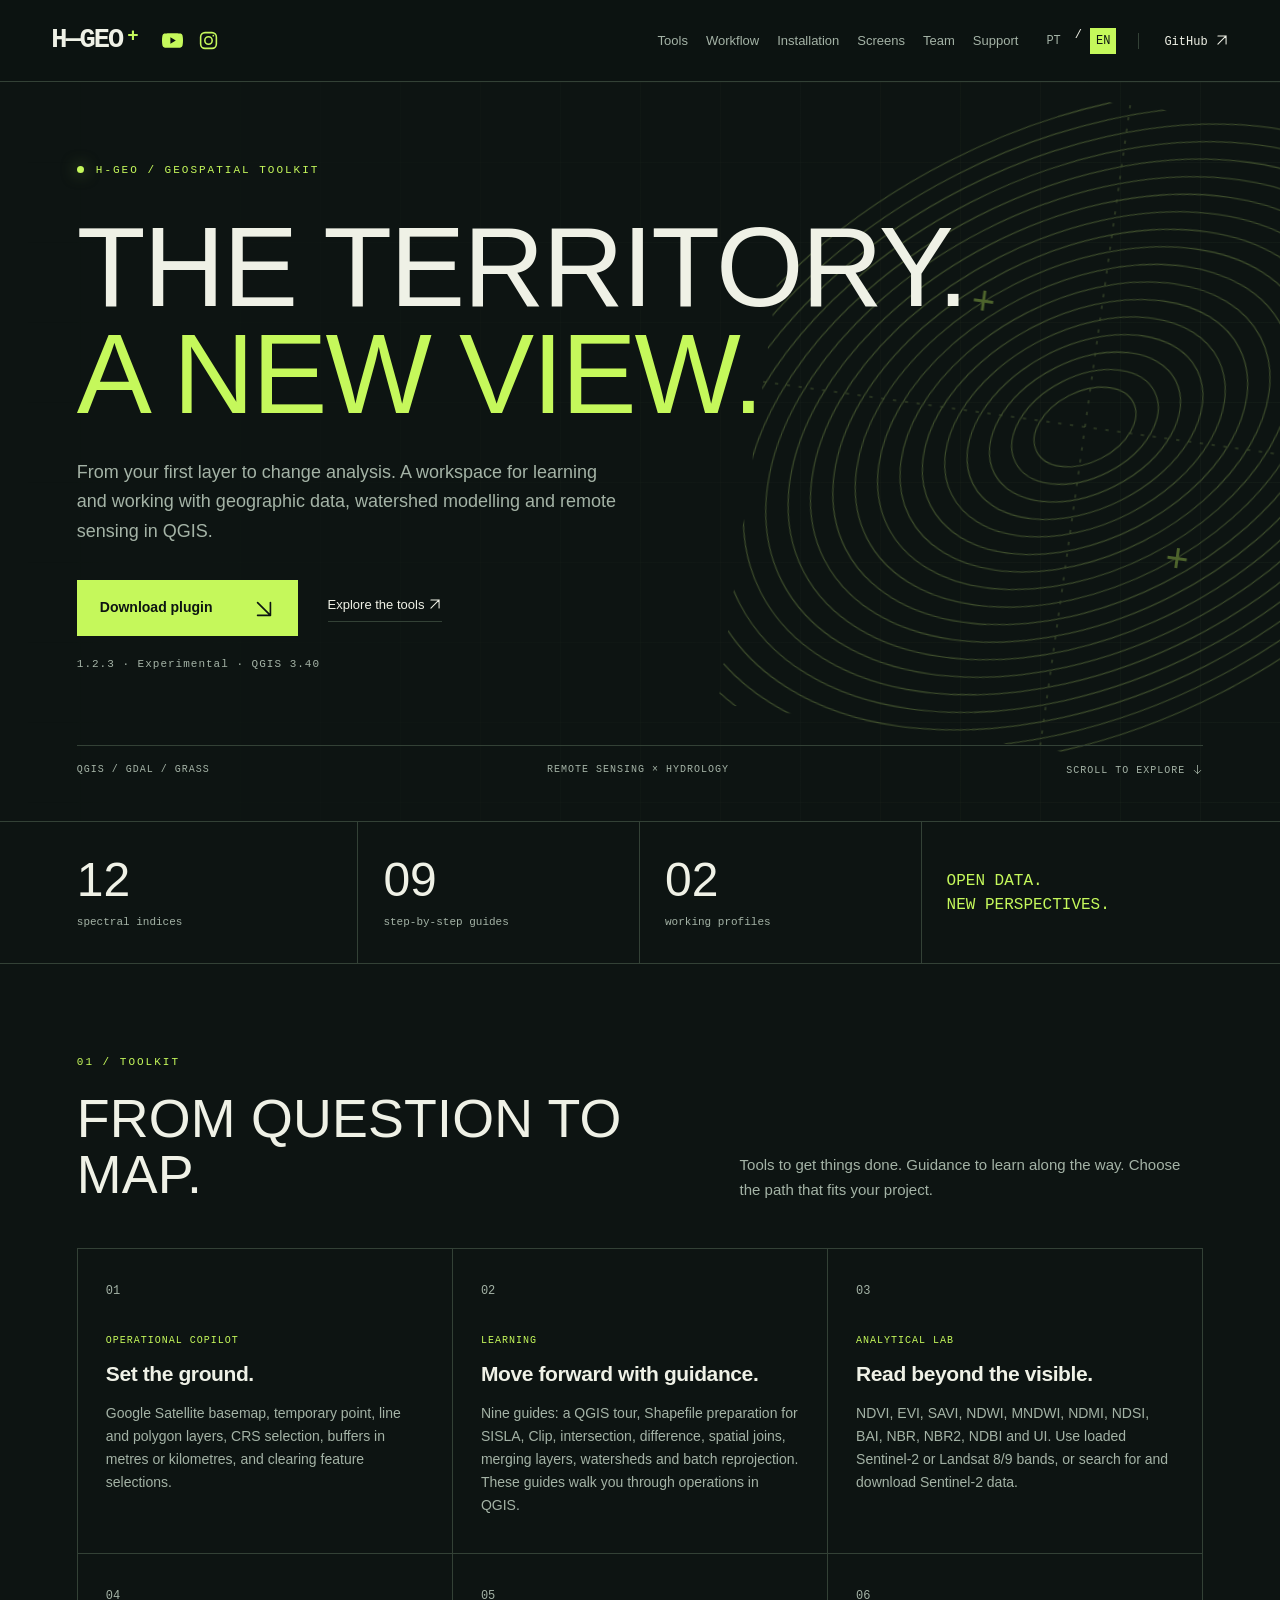
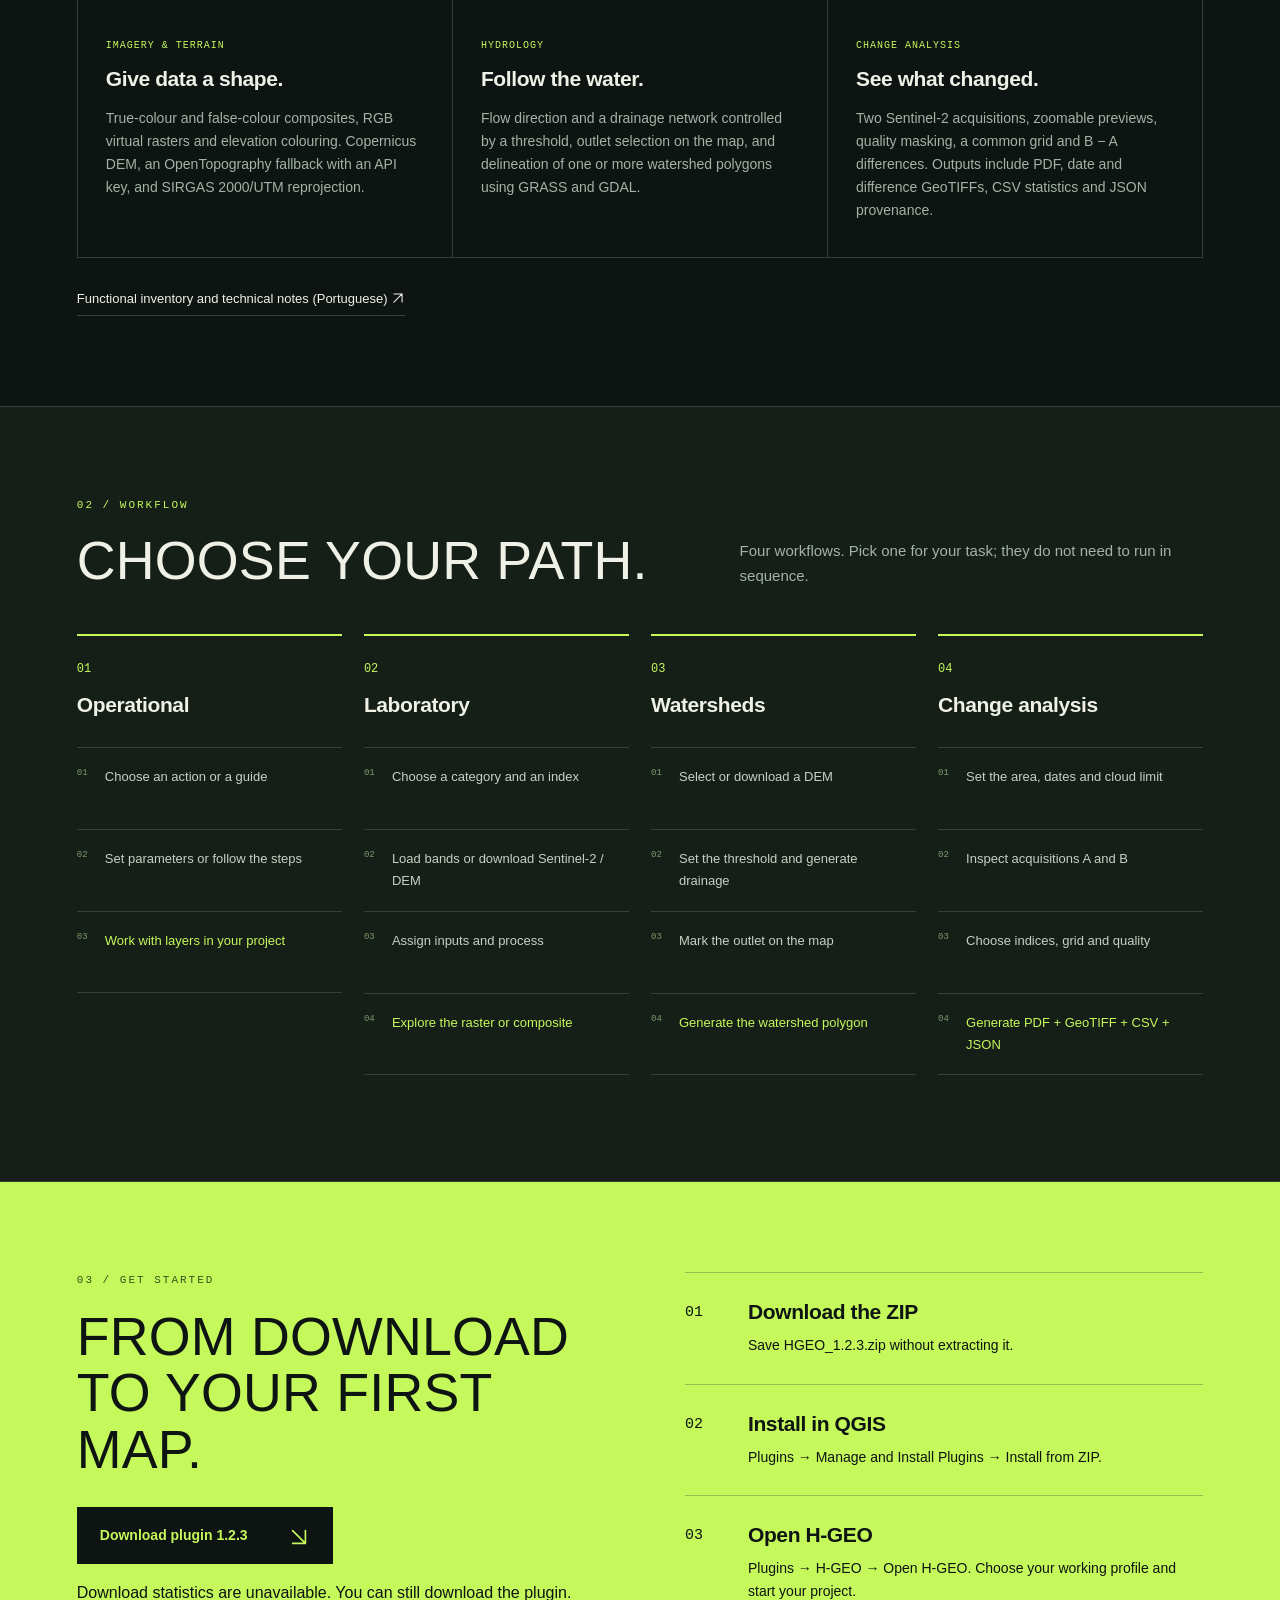
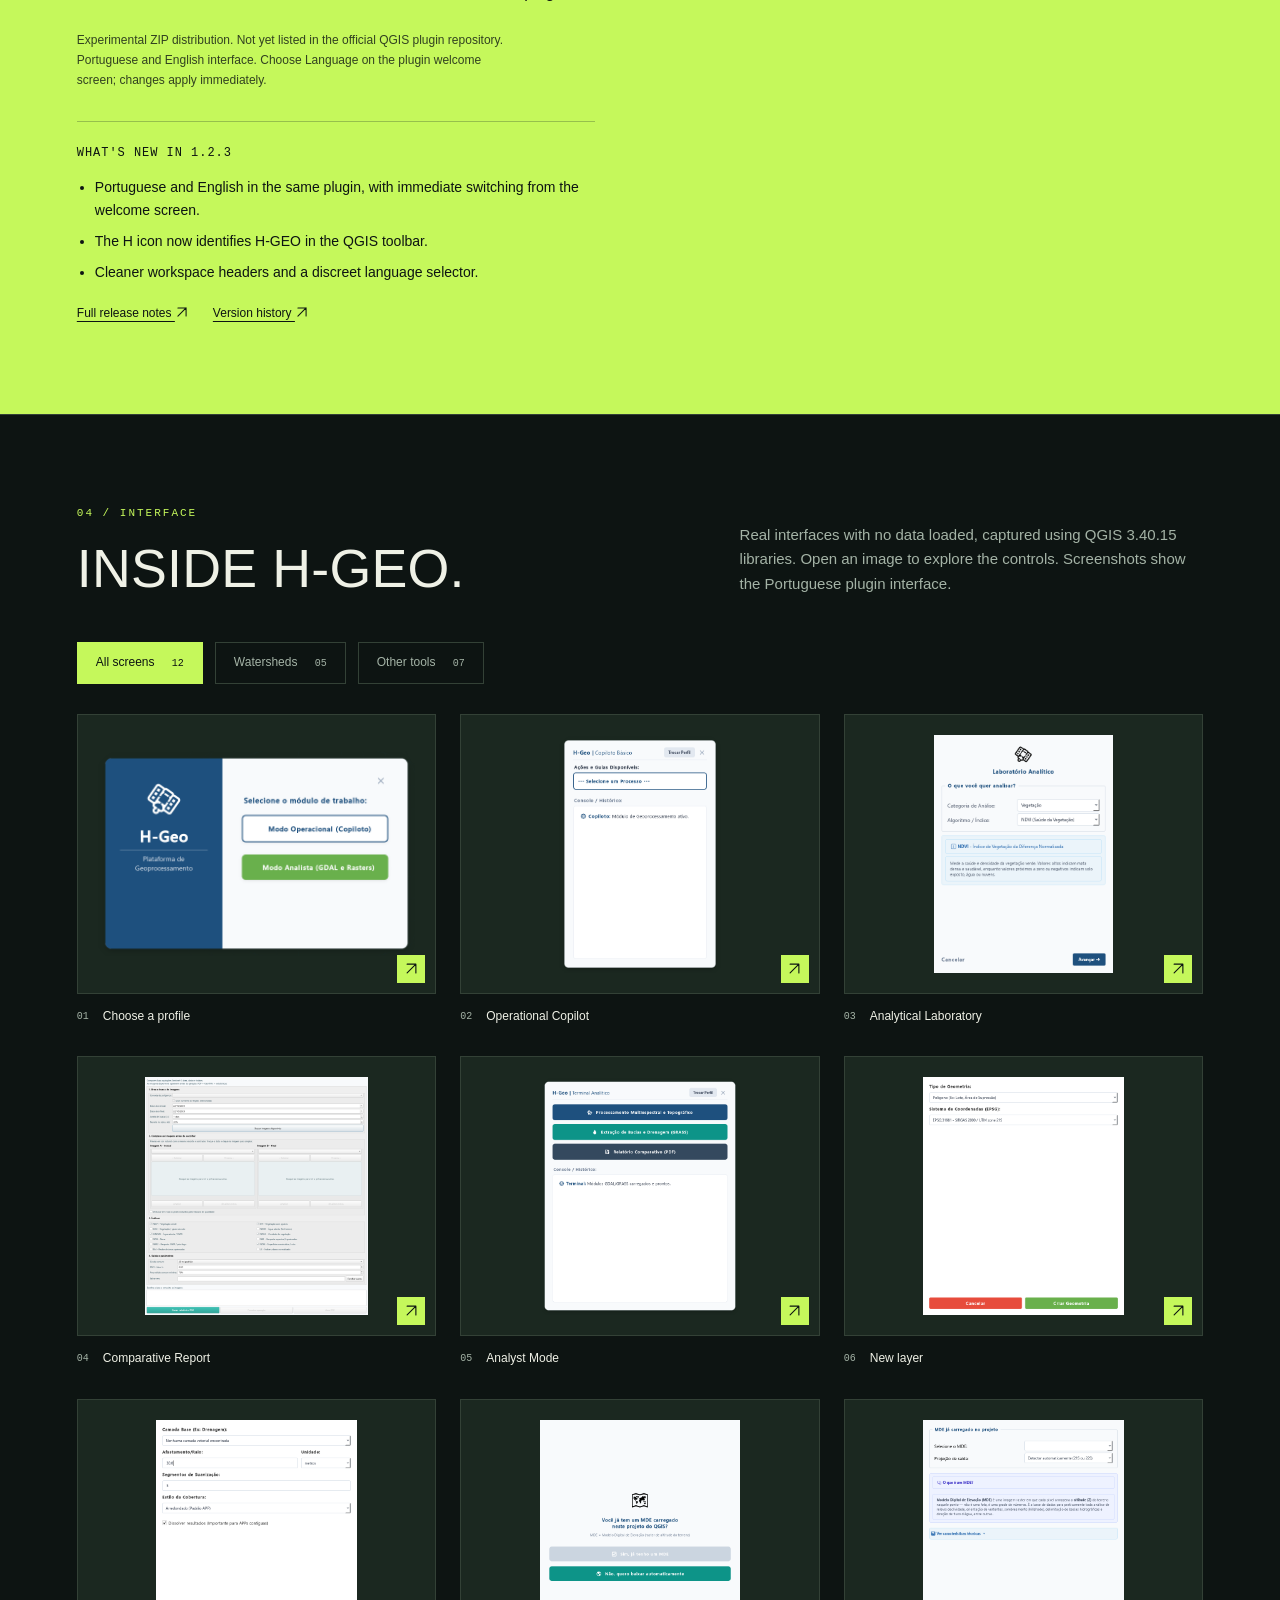
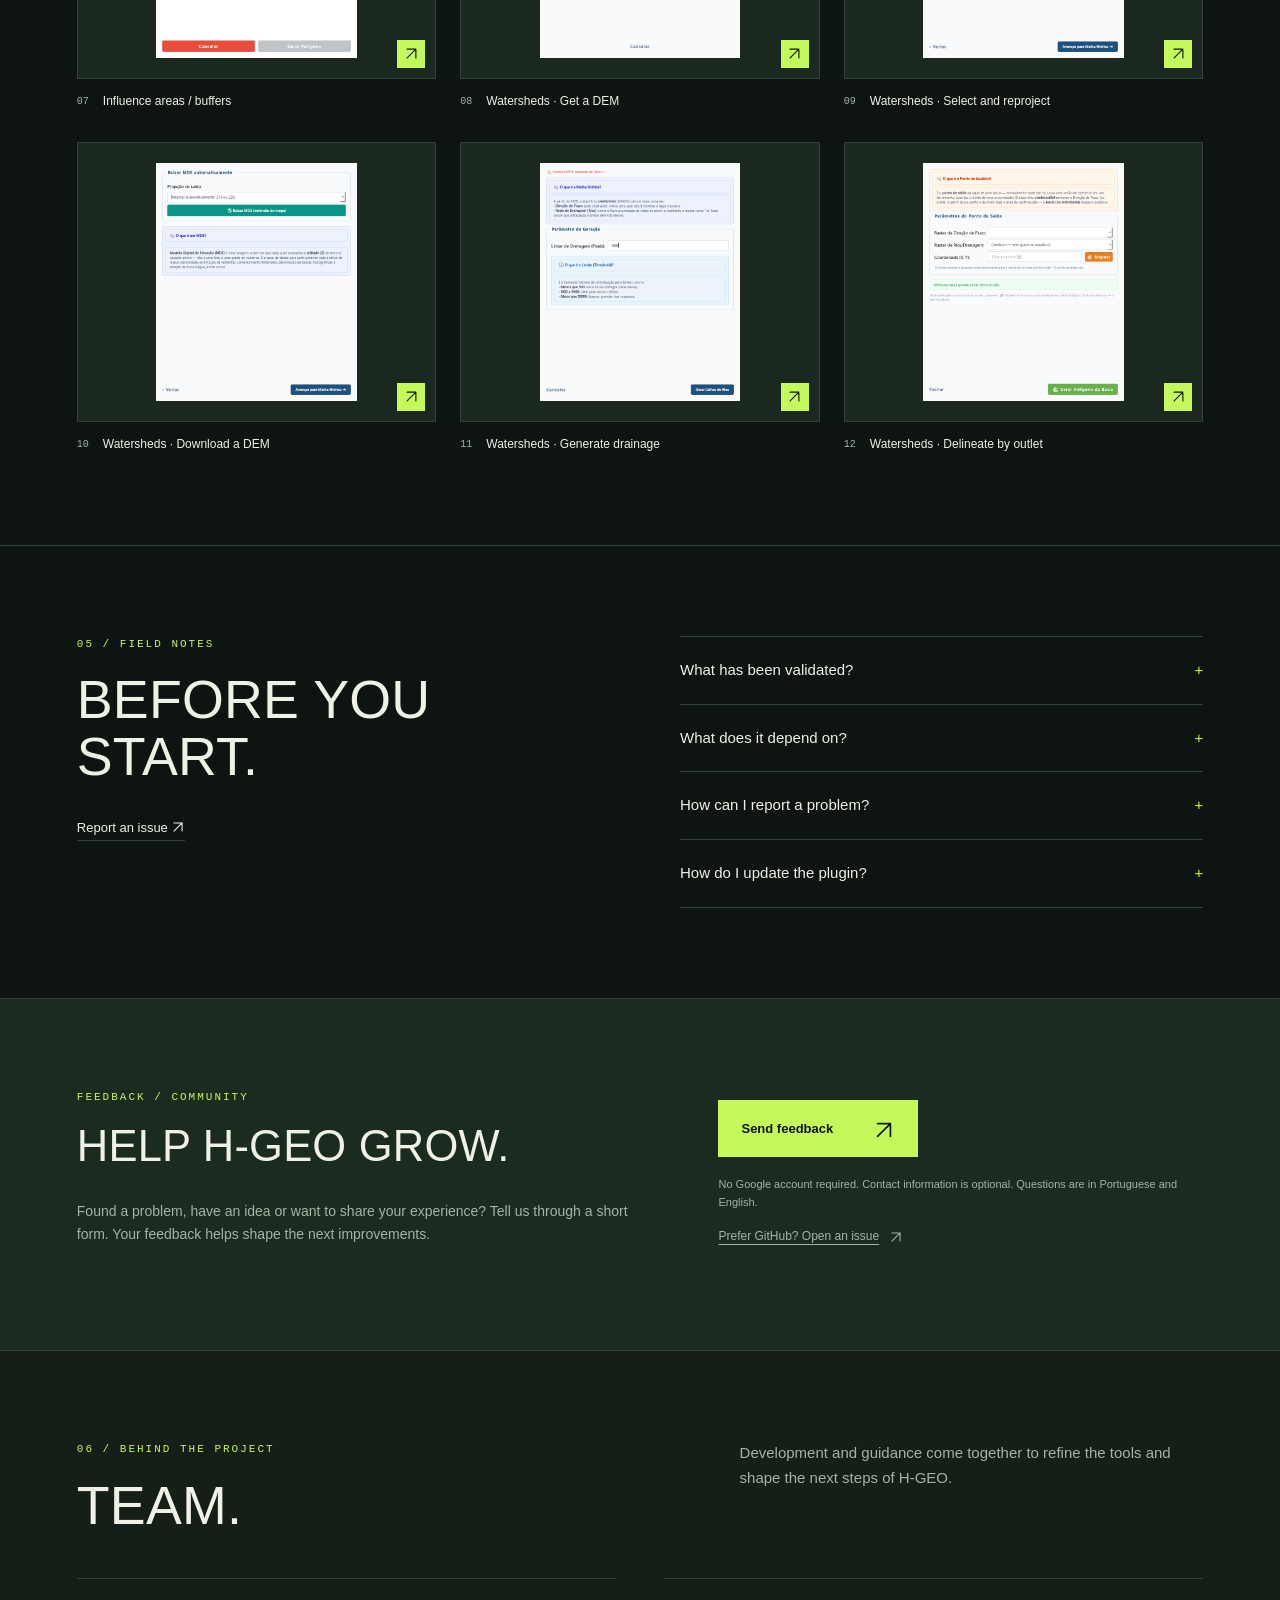
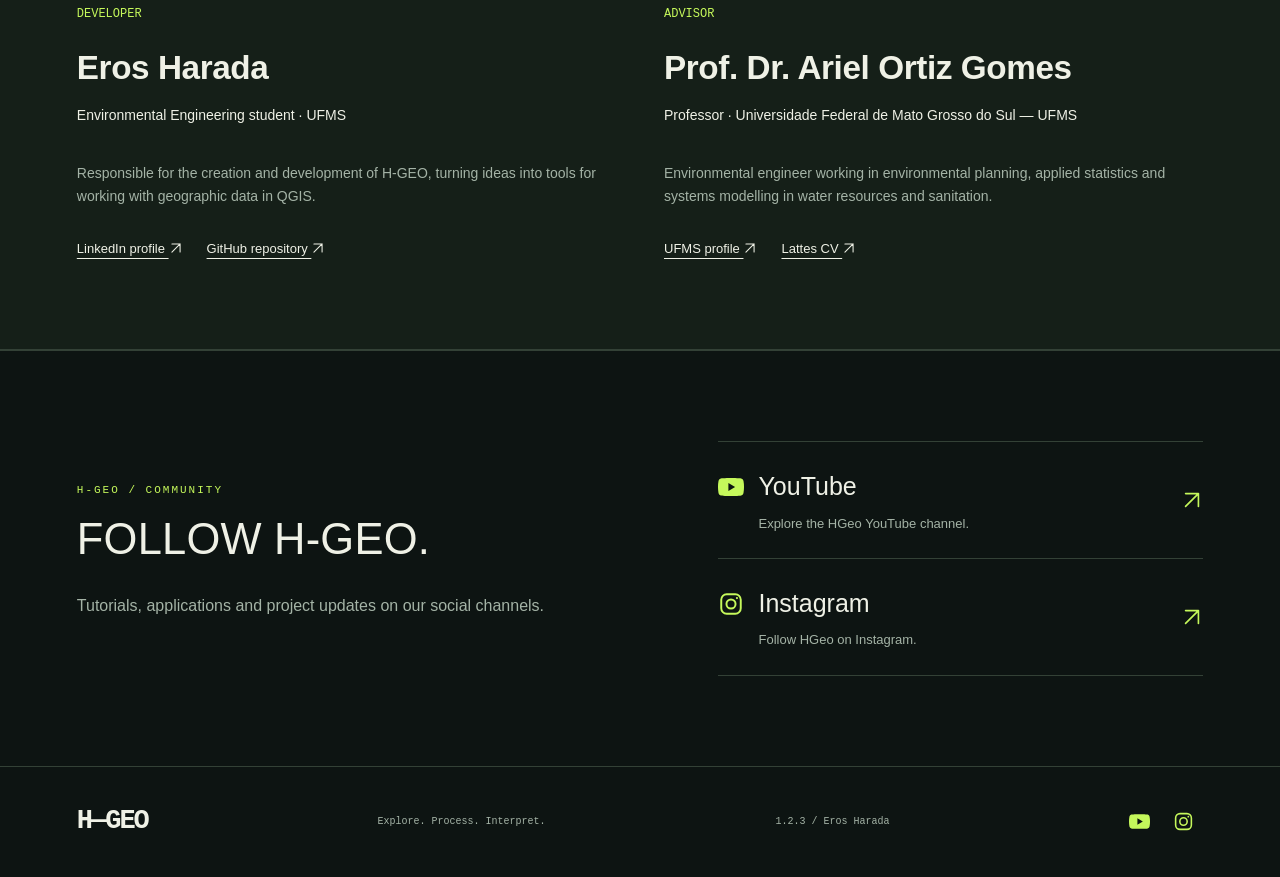
==== commit 95ab02db: "Group social icons beside HGeo header logo" ====
--- a/en.html
+++ b/en.html
@@ -1,5 +1,5 @@
-<!doctype html><html lang="en"><head><meta charset="utf-8"><meta name="viewport" content="width=device-width,initial-scale=1"><meta name="description" content="From your first layer to change analysis. A workspace for learning and working with geographic data, watershed modelling and remote sensing in QGIS."><meta name="theme-color" content="#0d1412"><title>H-GEO — Geospatial work, beyond boundaries.</title><link rel="alternate" hreflang="pt-BR" href="https://hgeo-qgis.github.io/"><link rel="alternate" hreflang="en" href="https://hgeo-qgis.github.io/en.html"><link rel="stylesheet" href="site.css?v=9"><script src="site.js?v=5" defer></script><link rel="icon" type="image/svg+xml" href="favicon.svg?v=2"><link rel="icon" type="image/png" sizes="64x64" href="favicon.png?v=2"><link rel="apple-touch-icon" href="apple-touch-icon.png"></head><body>
-<a class="skip" href="#inicio">Skip to content</a><header class="topbar"><a class="brand" href="#inicio">H—GEO<span>+</span></a><nav aria-label="Main navigation"><a href="#ferramentas">Tools</a><a href="#workflow">Workflow</a><a href="#instalacao">Installation</a><a href="#galeria">Screens</a><a href="#autor">Team</a><a href="#suporte">Support</a></nav><div class="language" aria-label="Language"><a href="index.html" >PT</a><span>/</span><a href="en.html" aria-current="page">EN</a></div><a class="top-git" href="https://github.com/haradaeros-hub/hgeo" aria-label="GitHub">GitHub <svg class="arrow-icon" viewBox="0 0 24 24" aria-hidden="true" focusable="false"><path d="M5 19 19 5M5 5h14v14"/></svg></a><div class="header-socials" role="group" aria-label="HGeo social channels"><a href="https://www.youtube.com/@hgeo-gis" target="_blank" rel="noopener noreferrer" aria-label="YouTube for HGeo (opens in a new tab)" title="YouTube"><svg class="social-icon" viewBox="0 0 24 24" aria-hidden="true" focusable="false"><path fill="currentColor" d="M23.5 6.2a3 3 0 0 0-2.1-2.1C19.5 3.6 12 3.6 12 3.6s-7.5 0-9.4.5A3 3 0 0 0 .5 6.2 31 31 0 0 0 0 12a31 31 0 0 0 .5 5.8 3 3 0 0 0 2.1 2.1c1.9.5 9.4.5 9.4.5s7.5 0 9.4-.5a3 3 0 0 0 2.1-2.1A31 31 0 0 0 24 12a31 31 0 0 0-.5-5.8ZM9.6 15.6V8.4L15.8 12Z"/></svg></a><a href="https://www.instagram.com/hgeo_gis/" target="_blank" rel="noopener noreferrer" aria-label="Instagram for HGeo (opens in a new tab)" title="Instagram"><svg class="social-icon" viewBox="0 0 24 24" aria-hidden="true" focusable="false" fill="none" stroke="currentColor" stroke-width="1.8"><rect x="3" y="3" width="18" height="18" rx="5"/><circle cx="12" cy="12" r="4.2"/><circle cx="17.5" cy="6.5" r="1" fill="currentColor" stroke="none"/></svg></a></div></header>
+<!doctype html><html lang="en"><head><meta charset="utf-8"><meta name="viewport" content="width=device-width,initial-scale=1"><meta name="description" content="From your first layer to change analysis. A workspace for learning and working with geographic data, watershed modelling and remote sensing in QGIS."><meta name="theme-color" content="#0d1412"><title>H-GEO — Geospatial work, beyond boundaries.</title><link rel="alternate" hreflang="pt-BR" href="https://hgeo-qgis.github.io/"><link rel="alternate" hreflang="en" href="https://hgeo-qgis.github.io/en.html"><link rel="stylesheet" href="site.css?v=10"><script src="site.js?v=5" defer></script><link rel="icon" type="image/svg+xml" href="favicon.svg?v=2"><link rel="icon" type="image/png" sizes="64x64" href="favicon.png?v=2"><link rel="apple-touch-icon" href="apple-touch-icon.png"></head><body>
+<a class="skip" href="#inicio">Skip to content</a><header class="topbar"><div class="header-identity"><a class="brand" href="#inicio">H—GEO<span>+</span></a><div class="header-socials" role="group" aria-label="HGeo social channels"><a href="https://www.youtube.com/@hgeo-gis" target="_blank" rel="noopener noreferrer" aria-label="YouTube for HGeo (opens in a new tab)" title="YouTube"><svg class="social-icon" viewBox="0 0 24 24" aria-hidden="true" focusable="false"><path fill="currentColor" d="M23.5 6.2a3 3 0 0 0-2.1-2.1C19.5 3.6 12 3.6 12 3.6s-7.5 0-9.4.5A3 3 0 0 0 .5 6.2 31 31 0 0 0 0 12a31 31 0 0 0 .5 5.8 3 3 0 0 0 2.1 2.1c1.9.5 9.4.5 9.4.5s7.5 0 9.4-.5a3 3 0 0 0 2.1-2.1A31 31 0 0 0 24 12a31 31 0 0 0-.5-5.8ZM9.6 15.6V8.4L15.8 12Z"/></svg></a><a href="https://www.instagram.com/hgeo_gis/" target="_blank" rel="noopener noreferrer" aria-label="Instagram for HGeo (opens in a new tab)" title="Instagram"><svg class="social-icon" viewBox="0 0 24 24" aria-hidden="true" focusable="false" fill="none" stroke="currentColor" stroke-width="1.8"><rect x="3" y="3" width="18" height="18" rx="5"/><circle cx="12" cy="12" r="4.2"/><circle cx="17.5" cy="6.5" r="1" fill="currentColor" stroke="none"/></svg></a></div></div><nav aria-label="Main navigation"><a href="#ferramentas">Tools</a><a href="#workflow">Workflow</a><a href="#instalacao">Installation</a><a href="#galeria">Screens</a><a href="#autor">Team</a><a href="#suporte">Support</a></nav><div class="language" aria-label="Language"><a href="index.html" >PT</a><span>/</span><a href="en.html" aria-current="page">EN</a></div><a class="top-git" href="https://github.com/haradaeros-hub/hgeo" aria-label="GitHub">GitHub <svg class="arrow-icon" viewBox="0 0 24 24" aria-hidden="true" focusable="false"><path d="M5 19 19 5M5 5h14v14"/></svg></a></header>
 <main><section class="hero" id="inicio"><div class="hero-grid" aria-hidden="true"></div><div class="hero-orbit" aria-hidden="true"><svg viewBox="0 0 600 600"><g fill="none" stroke="currentColor"><ellipse cx="300" cy="300" rx="50" ry="32.5" transform="rotate(-35 300 300)"/><ellipse cx="300" cy="300" rx="72" ry="46.800000000000004" transform="rotate(-35 300 300)"/><ellipse cx="300" cy="300" rx="94" ry="61.1" transform="rotate(-35 300 300)"/><ellipse cx="300" cy="300" rx="116" ry="75.4" transform="rotate(-35 300 300)"/><ellipse cx="300" cy="300" rx="138" ry="89.7" transform="rotate(-35 300 300)"/><ellipse cx="300" cy="300" rx="160" ry="104.0" transform="rotate(-35 300 300)"/><ellipse cx="300" cy="300" rx="182" ry="118.3" transform="rotate(-35 300 300)"/><ellipse cx="300" cy="300" rx="204" ry="132.6" transform="rotate(-35 300 300)"/><ellipse cx="300" cy="300" rx="226" ry="146.9" transform="rotate(-35 300 300)"/><ellipse cx="300" cy="300" rx="248" ry="161.20000000000002" transform="rotate(-35 300 300)"/><ellipse cx="300" cy="300" rx="270" ry="175.5" transform="rotate(-35 300 300)"/><ellipse cx="300" cy="300" rx="292" ry="189.8" transform="rotate(-35 300 300)"/><ellipse cx="300" cy="300" rx="314" ry="204.1" transform="rotate(-35 300 300)"/><ellipse cx="300" cy="300" rx="336" ry="218.4" transform="rotate(-35 300 300)"/><ellipse cx="300" cy="300" rx="358" ry="232.70000000000002" transform="rotate(-35 300 300)"/><ellipse cx="300" cy="300" rx="380" ry="247.0" transform="rotate(-35 300 300)"/><ellipse cx="300" cy="300" rx="402" ry="261.3" transform="rotate(-35 300 300)"/><ellipse cx="300" cy="300" rx="424" ry="275.6" transform="rotate(-35 300 300)"/></g><path d="M300 0V600M0 300H600" stroke="currentColor" stroke-dasharray="3 8"/></svg><span class="cross one">+</span><span class="cross two">+</span></div><div class="hero-body"><div class="eyebrow"><span class="signal"></span>H-GEO / GEOSPATIAL TOOLKIT</div><h1>THE TERRITORY.<br><em>A NEW VIEW.</em></h1><p class="hero-intro">From your first layer to change analysis. A workspace for learning and working with geographic data, watershed modelling and remote sensing in QGIS.</p><div class="hero-actions"><a class="button" href="https://github.com/haradaeros-hub/hgeo/releases/download/v1.2.3/HGEO_1.2.3.zip">Download plugin <span><svg class="arrow-icon" viewBox="0 0 24 24" aria-hidden="true" focusable="false"><path d="m5 5 14 14M5 19h14V5"/></svg></span></a><a class="text-link" href="#ferramentas">Explore the tools <svg class="arrow-icon" viewBox="0 0 24 24" aria-hidden="true" focusable="false"><path d="M5 19 19 5M5 5h14v14"/></svg></a></div><div class="release">1.2.3 · Experimental · QGIS 3.40</div></div><div class="hero-bottom"><span>QGIS / GDAL / GRASS</span><span>REMOTE SENSING × HYDROLOGY</span><span>SCROLL TO EXPLORE <svg class="arrow-icon" viewBox="0 0 24 24" aria-hidden="true" focusable="false"><path d="M12 3v18m-7-7 7 7 7-7"/></svg></span></div></section>
 <div class="metrics"><div><b>12</b><span>spectral indices</span></div><div><b>09</b><span>step-by-step guides</span></div><div><b>02</b><span>working profiles</span></div><div class="metric-label">OPEN DATA.<br>NEW PERSPECTIVES.</div></div>
 <section class="section" id="ferramentas"><div class="section-head"><div><div class="eyebrow">01 / TOOLKIT</div><h2>FROM QUESTION TO MAP.</h2></div><p>Tools to get things done. Guidance to learn along the way. Choose the path that fits your project.</p></div><div class="tool-grid"><article class="tool-card"><span class="card-no">01</span><div class="eyebrow">OPERATIONAL COPILOT</div><h3>Set the ground.</h3><p>Google Satellite basemap, temporary point, line and polygon layers, CRS selection, buffers in metres or kilometres, and clearing feature selections.</p></article><article class="tool-card"><span class="card-no">02</span><div class="eyebrow">LEARNING</div><h3>Move forward with guidance.</h3><p>Nine guides: a QGIS tour, Shapefile preparation for SISLA, Clip, intersection, difference, spatial joins, merging layers, watersheds and batch reprojection. These guides walk you through operations in QGIS.</p></article><article class="tool-card"><span class="card-no">03</span><div class="eyebrow">ANALYTICAL LAB</div><h3>Read beyond the visible.</h3><p>NDVI, EVI, SAVI, NDWI, MNDWI, NDMI, NDSI, BAI, NBR, NBR2, NDBI and UI. Use loaded Sentinel-2 or Landsat 8/9 bands, or search for and download Sentinel-2 data.</p></article><article class="tool-card"><span class="card-no">04</span><div class="eyebrow">IMAGERY & TERRAIN</div><h3>Give data a shape.</h3><p>True-colour and false-colour composites, RGB virtual rasters and elevation colouring. Copernicus DEM, an OpenTopography fallback with an API key, and SIRGAS 2000/UTM reprojection.</p></article><article class="tool-card"><span class="card-no">05</span><div class="eyebrow">HYDROLOGY</div><h3>Follow the water.</h3><p>Flow direction and a drainage network controlled by a threshold, outlet selection on the map, and delineation of one or more watershed polygons using GRASS and GDAL.</p></article><article class="tool-card"><span class="card-no">06</span><div class="eyebrow">CHANGE ANALYSIS</div><h3>See what changed.</h3><p>Two Sentinel-2 acquisitions, zoomable previews, quality masking, a common grid and B − A differences. Outputs include PDF, date and difference GeoTIFFs, CSV statistics and JSON provenance.</p></article></div><a class="text-link inventory" href="https://github.com/haradaeros-hub/hgeo/blob/main/ESCOPO_HGEO.md">Functional inventory and technical notes (Portuguese) <svg class="arrow-icon" viewBox="0 0 24 24" aria-hidden="true" focusable="false"><path d="M5 19 19 5M5 5h14v14"/></svg></a></section>
--- a/site.css
+++ b/site.css
@@ -15,3 +15,5 @@
 
 .header-socials{display:flex;align-items:center;gap:4px;flex-shrink:0}.header-socials a,.footer-socials a{display:inline-flex;align-items:center;justify-content:center;width:40px;height:40px;border-radius:4px;text-decoration:none}.header-socials .social-icon{width:21px;height:21px}.footer-socials{gap:4px}.footer-socials .social-icon{width:21px;height:21px}.header-socials a:hover,.footer-socials a:hover{background:#c5f85b12}.topbar{gap:22px}@media(max-width:1100px){.topbar{gap:12px}.top-git{display:none}}@media(max-width:680px){.topbar{gap:8px}.topbar .header-socials{margin:0;gap:0}.header-socials a{width:36px;height:40px}.topbar .language{margin-left:auto;gap:4px}.topbar nav{order:3}.footer-socials{flex-basis:auto}}
 @media(min-width:681px) and (max-width:1100px){.topbar{height:auto;min-height:82px;flex-wrap:wrap;padding-top:12px;padding-bottom:12px}.topbar>nav{order:3;flex-basis:100%;justify-content:center;margin-left:0}.topbar .language{margin-left:auto}}
+
+.header-identity{display:flex;align-items:center;gap:18px;flex-shrink:0}.header-identity .header-socials{gap:0}.header-identity .header-socials a{width:36px;height:40px}@media(max-width:680px){.header-identity{gap:10px}.header-identity .header-socials a{width:32px}.header-identity .social-icon{width:19px;height:19px}.topbar{column-gap:8px}}
